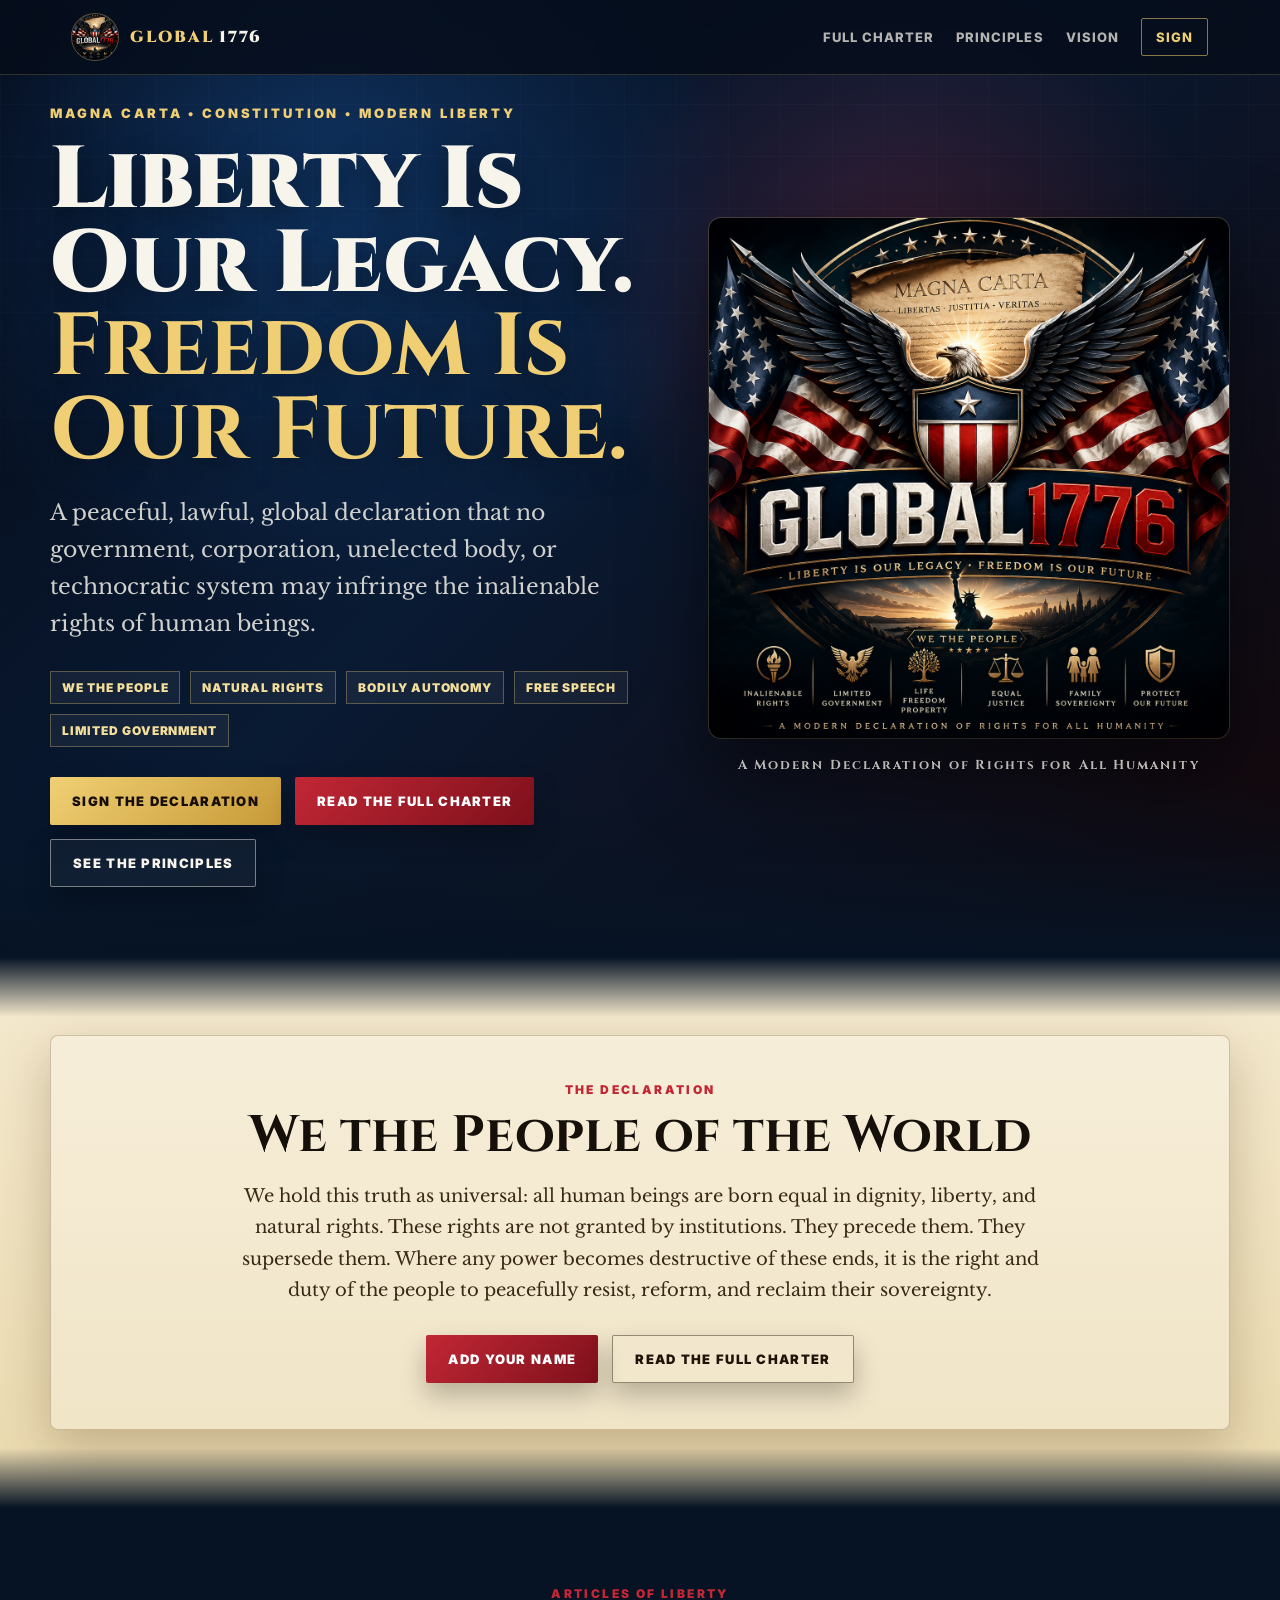
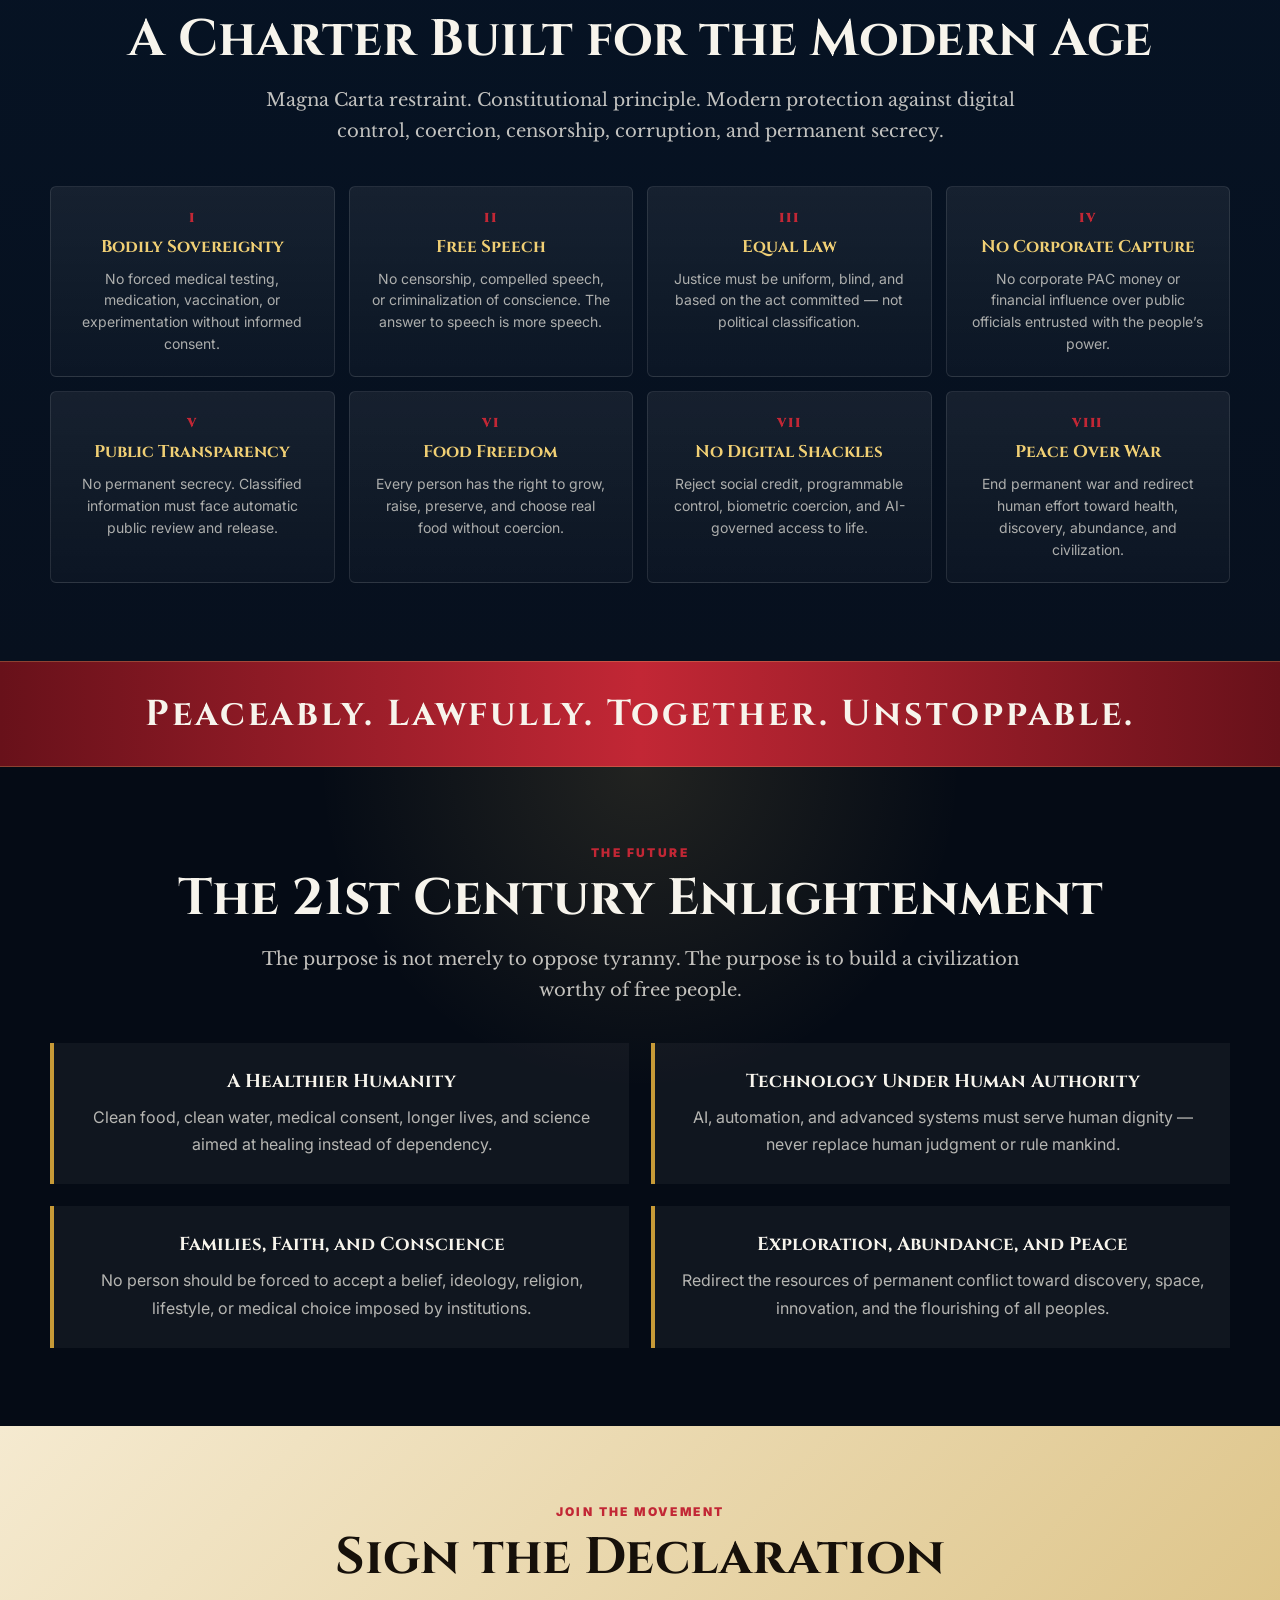
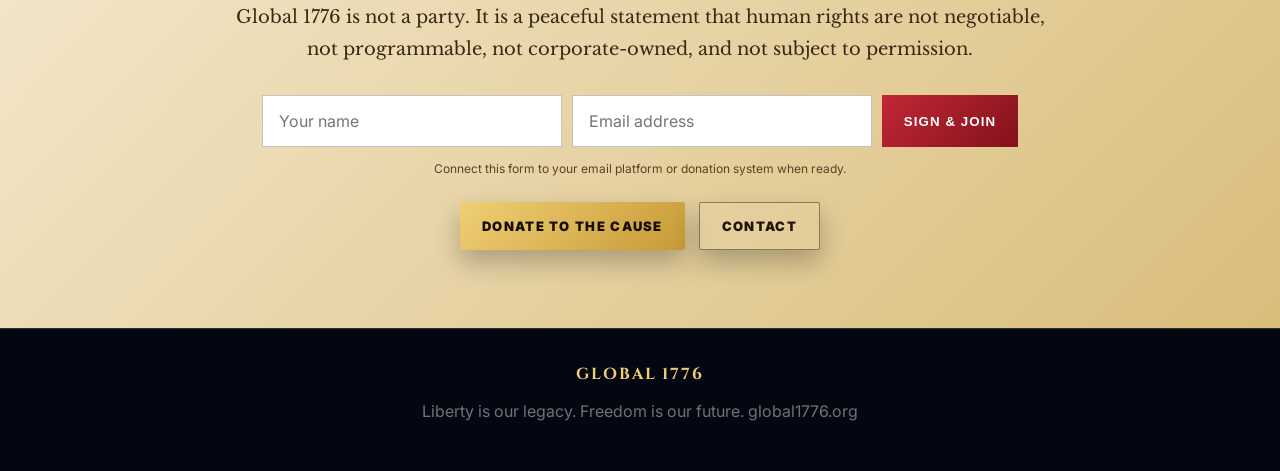
==== index.html @ 75a34292 "Add files via upload" ====
<!DOCTYPE html><html lang="en"><head><meta charset="UTF-8"/><meta name="viewport" content="width=device-width, initial-scale=1.0"/><title>Global 1776 | Liberty Is Our Legacy</title><meta name="description" content="A modern Magna Carta and declaration of human liberty rooted in natural rights, constitutional principles, and freedom for all humanity."/><meta property="og:title" content="Global 1776 | Liberty Is Our Legacy. Freedom Is Our Future."/><meta property="og:description" content="Sign the modern declaration of human liberty."/><meta property="og:url" content="https://global1776.org"/><meta property="og:image" content="global1776-emblem.png"/><meta name="twitter:card" content="summary_large_image"/><link rel="preconnect" href="https://fonts.googleapis.com"><link rel="preconnect" href="https://fonts.gstatic.com" crossorigin><link href="https://fonts.googleapis.com/css2?family=Cinzel:wght@500;700;900&family=Libre+Baskerville:ital,wght@0,400;0,700;1,400&family=Inter:wght@400;600;700;800;900&display=swap" rel="stylesheet"><style>
:root{
  --navy:#061324;--navy2:#0b1f3a;--blue:#123d73;--red:#9d1f2e;--red2:#c22735;--white:#f7f4ec;--parchment:#ead9ad;--paper:#f5ead0;--ink:#16100a;--muted:#d7c8a2;--gold:#c79a37;--gold2:#f0cf74;--shadow:rgba(0,0,0,.45);
}
*{box-sizing:border-box} html{scroll-behavior:smooth} body{margin:0;background:var(--navy);color:var(--white);font-family:Inter,system-ui,sans-serif;overflow-x:hidden} a{color:inherit}
.nav{position:fixed;inset:0 0 auto 0;z-index:20;background:rgba(5,13,26,.82);backdrop-filter:blur(14px);border-bottom:1px solid rgba(240,207,116,.18)}
.nav-inner{max-width:1180px;margin:auto;display:flex;align-items:center;justify-content:space-between;padding:14px 22px}.brand{font-family:Cinzel,serif;font-weight:900;letter-spacing:.12em;color:var(--gold2);text-decoration:none}.brand span{color:var(--white)}.links{display:flex;gap:22px;align-items:center}.links a{text-decoration:none;color:rgba(247,244,236,.72);font-size:13px;font-weight:800;text-transform:uppercase;letter-spacing:.08em}.links a:hover{color:var(--gold2)}.nav-cta{padding:10px 14px;border:1px solid rgba(240,207,116,.55);color:var(--gold2)!important;border-radius:2px}
.hero{position:relative;min-height:100vh;display:grid;place-items:center;padding:105px 22px 70px;background:radial-gradient(circle at 70% 30%, rgba(194,39,53,.26), transparent 28%),radial-gradient(circle at 25% 20%, rgba(18,61,115,.75), transparent 34%),linear-gradient(135deg,#040915 0%,#091a33 45%,#140608 100%)}
.hero:before{content:"";position:absolute;inset:0;background:linear-gradient(rgba(255,255,255,.025) 1px, transparent 1px),linear-gradient(90deg,rgba(255,255,255,.025) 1px, transparent 1px);background-size:52px 52px;mask-image:linear-gradient(to bottom,black,transparent 86%)}
.hero:after{content:"";position:absolute;inset:auto 0 0 0;height:180px;background:linear-gradient(transparent,var(--navy))}.hero-inner{position:relative;z-index:2;max-width:1180px;display:grid;grid-template-columns:1.08fr .92fr;gap:44px;align-items:center}.eyebrow{color:var(--gold2);font-weight:900;letter-spacing:.22em;text-transform:uppercase;font-size:13px;margin-bottom:18px}.h1{font-family:Cinzel,serif;font-size:clamp(44px,7vw,88px);line-height:.95;margin:0 0 22px;font-weight:900;text-shadow:0 10px 30px var(--shadow)}.h1 b{color:var(--gold2)}.sub{font-family:Libre Baskerville,serif;font-size:clamp(17px,2.2vw,22px);line-height:1.68;color:rgba(247,244,236,.84);max-width:720px;margin:0 0 28px}.battle-line{display:flex;gap:10px;flex-wrap:wrap;margin:0 0 30px}.tag{border:1px solid rgba(240,207,116,.32);background:rgba(255,255,255,.05);padding:8px 11px;font-size:12px;font-weight:900;letter-spacing:.08em;text-transform:uppercase;color:#f3df9b}.cta-row{display:flex;gap:14px;flex-wrap:wrap}.btn{display:inline-flex;align-items:center;justify-content:center;min-height:48px;padding:0 22px;text-decoration:none;text-transform:uppercase;font-weight:900;letter-spacing:.1em;font-size:13px;border-radius:2px;box-shadow:0 12px 26px rgba(0,0,0,.25)}.btn-primary{background:linear-gradient(135deg,var(--gold2),var(--gold));color:#160d05}.btn-red{background:linear-gradient(135deg,var(--red2),#7d101b);color:white}.btn-ghost{border:1px solid rgba(247,244,236,.45);color:var(--white);background:rgba(255,255,255,.04)}.emblem-wrap{position:relative}.emblem{width:min(100%,520px);display:block;margin:auto;border-radius:12px;box-shadow:0 30px 80px rgba(0,0,0,.55),0 0 0 1px rgba(240,207,116,.22)}.seal-strip{margin-top:18px;text-align:center;color:rgba(247,244,236,.75);font-family:Cinzel,serif;letter-spacing:.16em;font-weight:700;font-size:13px}.section{padding:78px 22px}.container{max-width:1180px;margin:auto}.center{text-align:center}.kicker{font-weight:900;color:var(--red2);letter-spacing:.2em;text-transform:uppercase;font-size:12px}.title{font-family:Cinzel,serif;font-size:clamp(32px,4vw,54px);line-height:1.05;margin:12px 0 18px}.lead{font-family:Libre Baskerville,serif;color:rgba(247,244,236,.78);font-size:18px;line-height:1.75;max-width:820px;margin:0 auto}.pledge{background:linear-gradient(180deg,var(--paper),var(--parchment));color:var(--ink);position:relative}.pledge:before,.pledge:after{content:"";position:absolute;left:0;right:0;height:60px}.pledge:before{top:0;background:linear-gradient(var(--navy),transparent)}.pledge:after{bottom:0;background:linear-gradient(transparent,var(--navy))}.charter-card{position:relative;background:rgba(255,255,255,.28);border:1px solid rgba(87,51,12,.25);box-shadow:0 18px 50px rgba(64,38,7,.25);padding:46px;border-radius:8px}.charter-card .lead{color:#3a2916}.articles{display:grid;grid-template-columns:repeat(3,1fr);gap:16px;margin-top:34px}.article{background:rgba(7,19,36,.82);border:1px solid rgba(240,207,116,.16);padding:24px;border-radius:6px;min-height:210px}.article h3{font-family:Cinzel,serif;color:var(--gold2);margin:0 0 10px;font-size:18px}.article p{margin:0;color:rgba(247,244,236,.72);line-height:1.62}.principles{background:linear-gradient(180deg,var(--navy),#07101e)}.principle-grid{display:grid;grid-template-columns:repeat(4,1fr);gap:14px;margin-top:38px}.principle{background:linear-gradient(180deg,rgba(255,255,255,.065),rgba(255,255,255,.025));border:1px solid rgba(255,255,255,.1);padding:22px;border-radius:6px}.num{font-family:Cinzel,serif;color:var(--red2);font-weight:900;font-size:13px;letter-spacing:.13em}.principle h3{font-family:Cinzel,serif;color:var(--gold2);margin:8px 0 10px;font-size:17px}.principle p{margin:0;color:rgba(247,244,236,.68);line-height:1.55;font-size:14px}.banner{background:linear-gradient(90deg,#68111a,var(--red2),#68111a);padding:28px 22px;text-align:center;border-block:1px solid rgba(240,207,116,.25)}.banner strong{font-family:Cinzel,serif;font-size:clamp(22px,3vw,36px);letter-spacing:.08em}.vision{background:radial-gradient(circle at center top,rgba(240,207,116,.12),transparent 35%),#050b15}.vision-grid{display:grid;grid-template-columns:1fr 1fr;gap:22px;margin-top:36px}.vision-card{border-left:4px solid var(--gold);padding:26px;background:rgba(255,255,255,.045)}.vision-card h3{margin:0 0 10px;font-family:Cinzel,serif;color:var(--white)}.vision-card p{margin:0;color:rgba(247,244,236,.72);line-height:1.7}.join{background:linear-gradient(135deg,var(--paper),#d9bd7b);color:var(--ink);text-align:center}.join .lead{color:#392815}.form{display:flex;gap:10px;justify-content:center;flex-wrap:wrap;margin:30px 0 0}.form input{min-width:300px;padding:15px 16px;border:1px solid rgba(22,16,10,.25);font:inherit}.form button{border:0;padding:15px 22px;background:linear-gradient(135deg,var(--red2),#82121c);color:white;font-weight:900;text-transform:uppercase;letter-spacing:.08em}.fine{font-size:12px;color:#5b4125;margin-top:14px}.footer{background:#030711;border-top:1px solid rgba(240,207,116,.2);padding:34px 22px;text-align:center;color:rgba(247,244,236,.45)}.footer b{font-family:Cinzel,serif;color:var(--gold2);letter-spacing:.12em}
@media(max-width:900px){.hero-inner{grid-template-columns:1fr}.emblem{max-width:420px}.articles,.principle-grid,.vision-grid{grid-template-columns:1fr 1fr}.links a:not(.nav-cta){display:none}}
@media(max-width:600px){.articles,.principle-grid,.vision-grid{grid-template-columns:1fr}.charter-card{padding:28px}.h1{font-size:44px}.nav-inner{padding:12px 16px}.form input{min-width:100%;width:100%}.btn{width:100%}.cta-row{width:100%}}

.logo-mark{height:46px;width:46px;object-fit:cover;border-radius:50%;box-shadow:0 0 0 1px rgba(240,207,116,.35);margin-right:12px}.brand-wrap{display:flex;align-items:center;text-decoration:none}.emblem{background:#050b15}.full-charter-link{margin-top:28px}.charter-page{background:linear-gradient(180deg,#050b15,#071324 280px,#ead9ad 280px,#f5ead0);color:#16100a;padding:110px 22px 70px}.charter-shell{max-width:980px;margin:0 auto}.charter-hero{display:grid;grid-template-columns:190px 1fr;gap:28px;align-items:center;color:#f7f4ec;margin-bottom:38px}.charter-hero img{width:190px;border-radius:12px;box-shadow:0 18px 48px rgba(0,0,0,.45)}.charter-hero h1{font-family:Cinzel,serif;font-size:clamp(36px,5vw,62px);line-height:1;margin:0 0 12px;color:#f0cf74}.charter-hero p{font-family:Libre Baskerville,serif;font-size:18px;line-height:1.65;color:rgba(247,244,236,.82);margin:0}.charter-document{background:rgba(255,255,255,.42);border:1px solid rgba(87,51,12,.24);box-shadow:0 24px 70px rgba(42,22,4,.25);border-radius:10px;padding:44px}.charter-document .charter-body{max-width:820px;margin:auto;padding:0}.charter-document .doc-title{font-family:Cinzel,serif}.charter-document .section-banner{background:#16100a;color:#f0cf74}.charter-document .article{background:transparent;border:none;border-bottom:1px solid rgba(87,51,12,.18);border-radius:0;min-height:0;padding:0 0 28px;margin:28px 0;color:#16100a}.charter-document .article h3,.charter-document .art-title{font-family:Cinzel,serif;color:#16100a}.charter-document .art-body{font-family:Libre Baskerville,serif;color:#342412;line-height:1.8;text-indent:0}.charter-document .art-edict{color:#8d1521;border-left:3px solid rgba(157,31,46,.45);padding-left:18px}.charter-document .art-num{color:#9d1f2e;font-weight:900}.charter-document .art-tag{color:#6b4c1e}.charter-document .preamble-block{font-family:Libre Baskerville,serif;background:rgba(199,154,55,.12);border-left:4px solid #c79a37;border-right:4px solid #c79a37}.charter-actions{display:flex;gap:14px;justify-content:center;flex-wrap:wrap;margin:34px 0 0}.nav .brand-wrap .brand{display:inline-block}@media(max-width:760px){.charter-hero{grid-template-columns:1fr;text-align:center}.charter-hero img{margin:auto;width:210px}.charter-document{padding:24px}.logo-mark{height:38px;width:38px}.brand{font-size:14px}}
</style></head><body>
<nav class="nav"><div class="nav-inner"><a class="brand-wrap" href="index.html"><img class="logo-mark" src="global1776-emblem.png" alt="Global 1776 emblem"><span class="brand">GLOBAL <span>1776</span></span></a><div class="links"><a href="charter.html">Full Charter</a><a href="index.html#principles">Principles</a><a href="index.html#vision">Vision</a><a class="nav-cta" href="index.html#join">Sign</a></div></div></nav>
<header class="hero">
  <div class="hero-inner">
    <div>
      <div class="eyebrow">Magna Carta • Constitution • Modern Liberty</div>
      <h1 class="h1">Liberty Is Our Legacy.<br><b>Freedom Is Our Future.</b></h1>
      <p class="sub">A peaceful, lawful, global declaration that no government, corporation, unelected body, or technocratic system may infringe the inalienable rights of human beings.</p>
      <div class="battle-line"><span class="tag">We The People</span><span class="tag">Natural Rights</span><span class="tag">Bodily Autonomy</span><span class="tag">Free Speech</span><span class="tag">Limited Government</span></div>
      <div class="cta-row"><a class="btn btn-primary" href="#join">Sign the Declaration</a><a class="btn btn-red" href="charter.html">Read the Full Charter</a><a class="btn btn-ghost" href="#principles">See the Principles</a></div>
    </div>
    <div class="emblem-wrap"><img class="emblem" src="global1776-emblem.png" alt="Global 1776 emblem with eagle, Magna Carta, American flags, shield, and liberty symbols"><div class="seal-strip">A Modern Declaration of Rights for All Humanity</div></div>
  </div>
</header>
<section class="section pledge" id="charter"><div class="container"><div class="charter-card center"><div class="kicker">The Declaration</div><h2 class="title">We the People of the World</h2><p class="lead">We hold this truth as universal: all human beings are born equal in dignity, liberty, and natural rights. These rights are not granted by institutions. They precede them. They supersede them. Where any power becomes destructive of these ends, it is the right and duty of the people to peacefully resist, reform, and reclaim their sovereignty.</p><div class="cta-row" style="justify-content:center;margin-top:28px"><a class="btn btn-red" href="#join">Add Your Name</a><a class="btn btn-ghost" style="color:#201409;border-color:rgba(32,20,9,.45)" href="charter.html">Read the Full Charter</a></div></div></div></section>
<section class="section principles" id="principles"><div class="container center"><div class="kicker">Articles of Liberty</div><h2 class="title">A Charter Built for the Modern Age</h2><p class="lead">Magna Carta restraint. Constitutional principle. Modern protection against digital control, coercion, censorship, corruption, and permanent secrecy.</p><div class="principle-grid">
<div class="principle"><div class="num">I</div><h3>Bodily Sovereignty</h3><p>No forced medical testing, medication, vaccination, or experimentation without informed consent.</p></div>
<div class="principle"><div class="num">II</div><h3>Free Speech</h3><p>No censorship, compelled speech, or criminalization of conscience. The answer to speech is more speech.</p></div>
<div class="principle"><div class="num">III</div><h3>Equal Law</h3><p>Justice must be uniform, blind, and based on the act committed — not political classification.</p></div>
<div class="principle"><div class="num">IV</div><h3>No Corporate Capture</h3><p>No corporate PAC money or financial influence over public officials entrusted with the people’s power.</p></div>
<div class="principle"><div class="num">V</div><h3>Public Transparency</h3><p>No permanent secrecy. Classified information must face automatic public review and release.</p></div>
<div class="principle"><div class="num">VI</div><h3>Food Freedom</h3><p>Every person has the right to grow, raise, preserve, and choose real food without coercion.</p></div>
<div class="principle"><div class="num">VII</div><h3>No Digital Shackles</h3><p>Reject social credit, programmable control, biometric coercion, and AI-governed access to life.</p></div>
<div class="principle"><div class="num">VIII</div><h3>Peace Over War</h3><p>End permanent war and redirect human effort toward health, discovery, abundance, and civilization.</p></div>
</div></div></section>
<div class="banner"><strong>Peaceably. Lawfully. Together. Unstoppable.</strong></div>
<section class="section vision" id="vision"><div class="container center"><div class="kicker">The Future</div><h2 class="title">The 21st Century Enlightenment</h2><p class="lead">The purpose is not merely to oppose tyranny. The purpose is to build a civilization worthy of free people.</p><div class="vision-grid">
<div class="vision-card"><h3>A Healthier Humanity</h3><p>Clean food, clean water, medical consent, longer lives, and science aimed at healing instead of dependency.</p></div>
<div class="vision-card"><h3>Technology Under Human Authority</h3><p>AI, automation, and advanced systems must serve human dignity — never replace human judgment or rule mankind.</p></div>
<div class="vision-card"><h3>Families, Faith, and Conscience</h3><p>No person should be forced to accept a belief, ideology, religion, lifestyle, or medical choice imposed by institutions.</p></div>
<div class="vision-card"><h3>Exploration, Abundance, and Peace</h3><p>Redirect the resources of permanent conflict toward discovery, space, innovation, and the flourishing of all peoples.</p></div>
</div></div></section>
<section class="section join" id="join"><div class="container"><div class="kicker">Join the Movement</div><h2 class="title">Sign the Declaration</h2><p class="lead">Global 1776 is not a party. It is a peaceful statement that human rights are not negotiable, not programmable, not corporate-owned, and not subject to permission.</p><form class="form" action="#" method="post"><input type="text" name="name" placeholder="Your name" aria-label="Your name"><input type="email" name="email" placeholder="Email address" aria-label="Email address"><button type="submit">Sign & Join</button></form><p class="fine">Connect this form to your email platform or donation system when ready.</p><div class="cta-row" style="justify-content:center;margin-top:26px"><a class="btn btn-primary" href="#">Donate to the Cause</a><a class="btn btn-ghost" style="color:#201409;border-color:rgba(32,20,9,.45)" href="mailto:contact@global1776.org">Contact</a></div></div></section>
<footer class="footer"><b>GLOBAL 1776</b><p>Liberty is our legacy. Freedom is our future. global1776.org</p></footer>
</body></html>
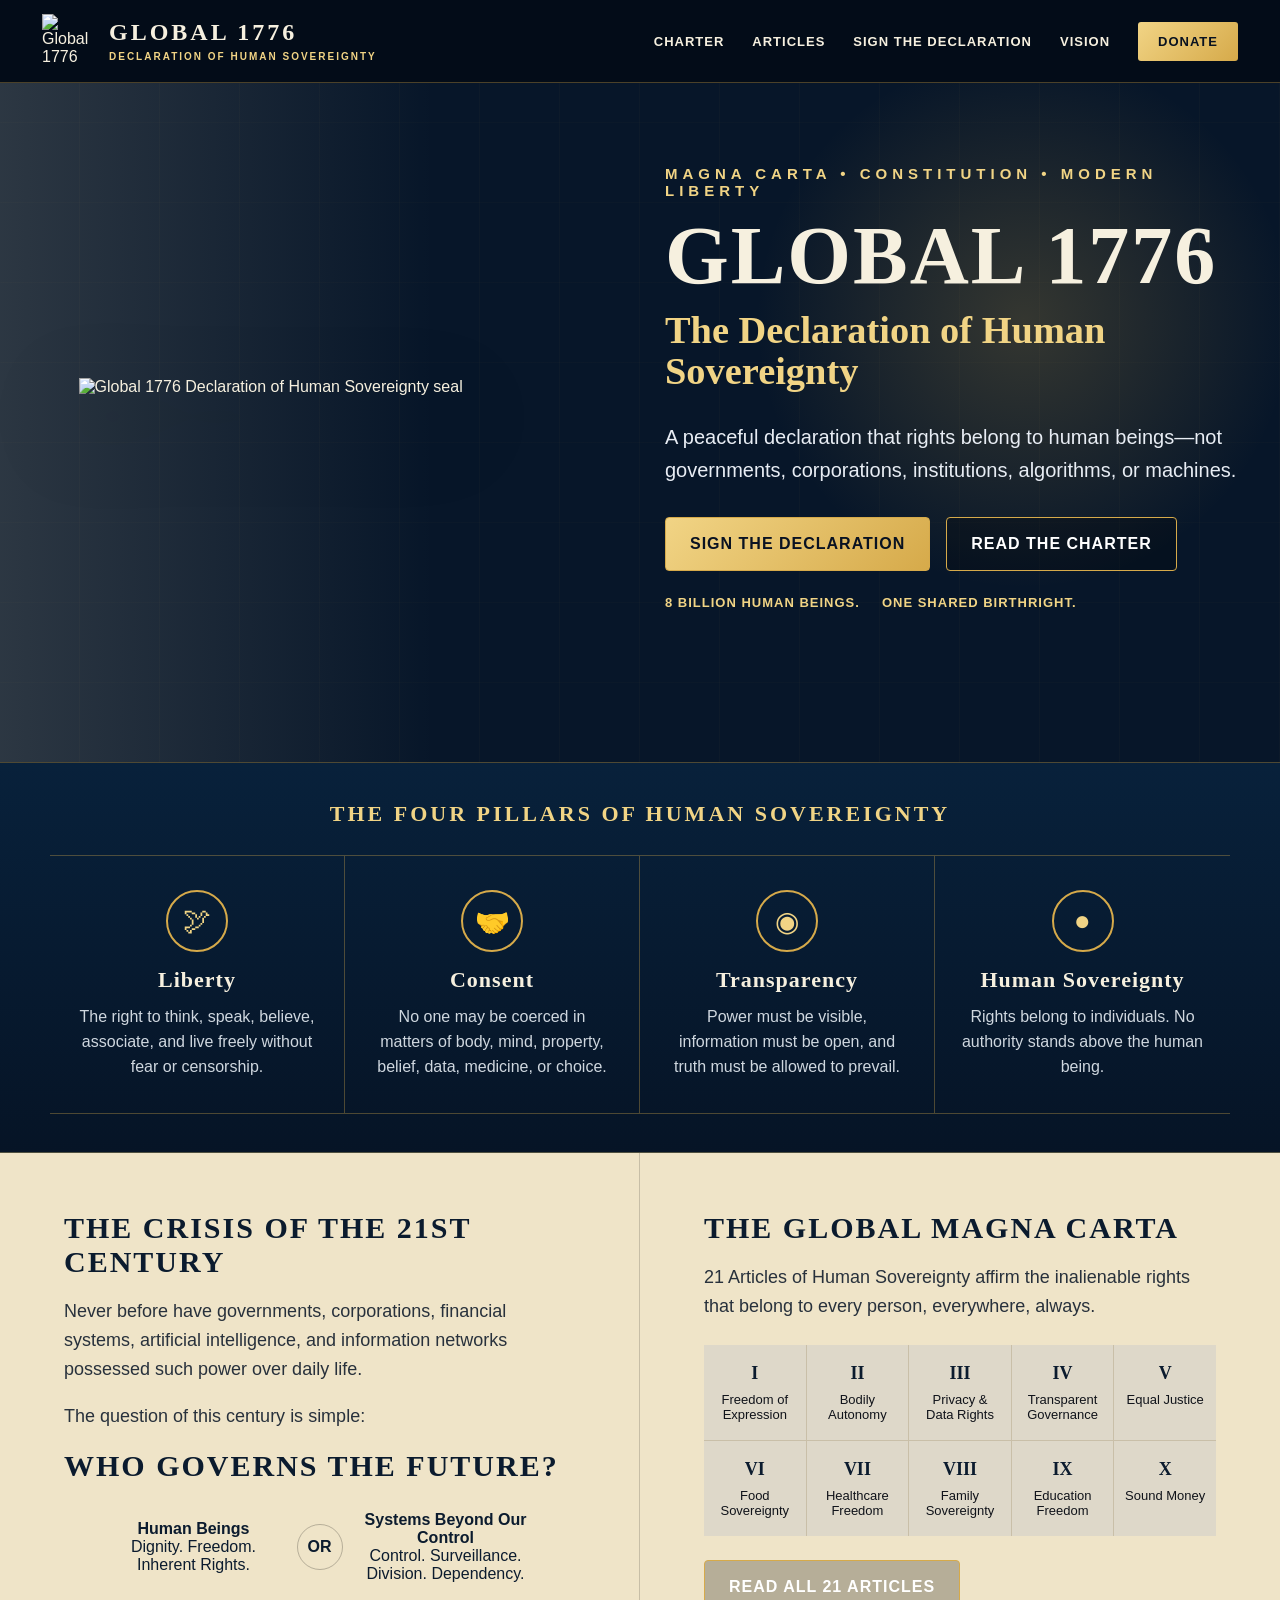
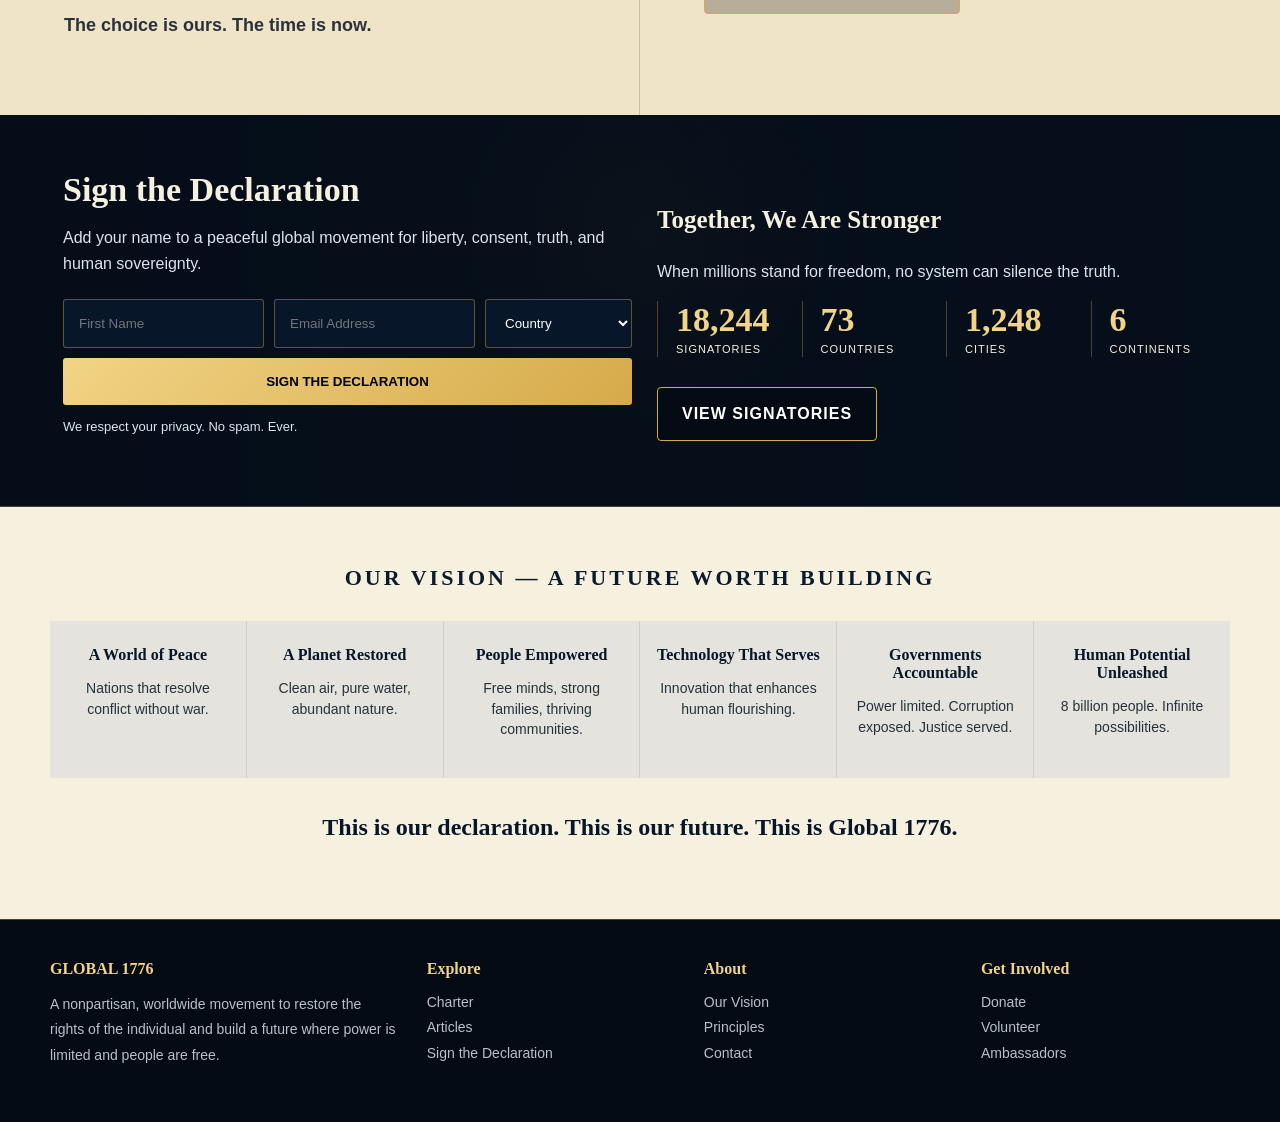
==== commit 0dd1e743: "Add files via upload" ====
--- a/index.html
+++ b/index.html
@@ -1,49 +1,9 @@
-<!DOCTYPE html><html lang="en"><head><meta charset="UTF-8"/><meta name="viewport" content="width=device-width, initial-scale=1.0"/><title>Global 1776 | Liberty Is Our Legacy</title><meta name="description" content="A modern Magna Carta and declaration of human liberty rooted in natural rights, constitutional principles, and freedom for all humanity."/><meta property="og:title" content="Global 1776 | Liberty Is Our Legacy. Freedom Is Our Future."/><meta property="og:description" content="Sign the modern declaration of human liberty."/><meta property="og:url" content="https://global1776.org"/><meta property="og:image" content="global1776-emblem.png"/><meta name="twitter:card" content="summary_large_image"/><link rel="preconnect" href="https://fonts.googleapis.com"><link rel="preconnect" href="https://fonts.gstatic.com" crossorigin><link href="https://fonts.googleapis.com/css2?family=Cinzel:wght@500;700;900&family=Libre+Baskerville:ital,wght@0,400;0,700;1,400&family=Inter:wght@400;600;700;800;900&display=swap" rel="stylesheet"><style>
-:root{
-  --navy:#061324;--navy2:#0b1f3a;--blue:#123d73;--red:#9d1f2e;--red2:#c22735;--white:#f7f4ec;--parchment:#ead9ad;--paper:#f5ead0;--ink:#16100a;--muted:#d7c8a2;--gold:#c79a37;--gold2:#f0cf74;--shadow:rgba(0,0,0,.45);
-}
-*{box-sizing:border-box} html{scroll-behavior:smooth} body{margin:0;background:var(--navy);color:var(--white);font-family:Inter,system-ui,sans-serif;overflow-x:hidden} a{color:inherit}
-.nav{position:fixed;inset:0 0 auto 0;z-index:20;background:rgba(5,13,26,.82);backdrop-filter:blur(14px);border-bottom:1px solid rgba(240,207,116,.18)}
-.nav-inner{max-width:1180px;margin:auto;display:flex;align-items:center;justify-content:space-between;padding:14px 22px}.brand{font-family:Cinzel,serif;font-weight:900;letter-spacing:.12em;color:var(--gold2);text-decoration:none}.brand span{color:var(--white)}.links{display:flex;gap:22px;align-items:center}.links a{text-decoration:none;color:rgba(247,244,236,.72);font-size:13px;font-weight:800;text-transform:uppercase;letter-spacing:.08em}.links a:hover{color:var(--gold2)}.nav-cta{padding:10px 14px;border:1px solid rgba(240,207,116,.55);color:var(--gold2)!important;border-radius:2px}
-.hero{position:relative;min-height:100vh;display:grid;place-items:center;padding:105px 22px 70px;background:radial-gradient(circle at 70% 30%, rgba(194,39,53,.26), transparent 28%),radial-gradient(circle at 25% 20%, rgba(18,61,115,.75), transparent 34%),linear-gradient(135deg,#040915 0%,#091a33 45%,#140608 100%)}
-.hero:before{content:"";position:absolute;inset:0;background:linear-gradient(rgba(255,255,255,.025) 1px, transparent 1px),linear-gradient(90deg,rgba(255,255,255,.025) 1px, transparent 1px);background-size:52px 52px;mask-image:linear-gradient(to bottom,black,transparent 86%)}
-.hero:after{content:"";position:absolute;inset:auto 0 0 0;height:180px;background:linear-gradient(transparent,var(--navy))}.hero-inner{position:relative;z-index:2;max-width:1180px;display:grid;grid-template-columns:1.08fr .92fr;gap:44px;align-items:center}.eyebrow{color:var(--gold2);font-weight:900;letter-spacing:.22em;text-transform:uppercase;font-size:13px;margin-bottom:18px}.h1{font-family:Cinzel,serif;font-size:clamp(44px,7vw,88px);line-height:.95;margin:0 0 22px;font-weight:900;text-shadow:0 10px 30px var(--shadow)}.h1 b{color:var(--gold2)}.sub{font-family:Libre Baskerville,serif;font-size:clamp(17px,2.2vw,22px);line-height:1.68;color:rgba(247,244,236,.84);max-width:720px;margin:0 0 28px}.battle-line{display:flex;gap:10px;flex-wrap:wrap;margin:0 0 30px}.tag{border:1px solid rgba(240,207,116,.32);background:rgba(255,255,255,.05);padding:8px 11px;font-size:12px;font-weight:900;letter-spacing:.08em;text-transform:uppercase;color:#f3df9b}.cta-row{display:flex;gap:14px;flex-wrap:wrap}.btn{display:inline-flex;align-items:center;justify-content:center;min-height:48px;padding:0 22px;text-decoration:none;text-transform:uppercase;font-weight:900;letter-spacing:.1em;font-size:13px;border-radius:2px;box-shadow:0 12px 26px rgba(0,0,0,.25)}.btn-primary{background:linear-gradient(135deg,var(--gold2),var(--gold));color:#160d05}.btn-red{background:linear-gradient(135deg,var(--red2),#7d101b);color:white}.btn-ghost{border:1px solid rgba(247,244,236,.45);color:var(--white);background:rgba(255,255,255,.04)}.emblem-wrap{position:relative}.emblem{width:min(100%,520px);display:block;margin:auto;border-radius:12px;box-shadow:0 30px 80px rgba(0,0,0,.55),0 0 0 1px rgba(240,207,116,.22)}.seal-strip{margin-top:18px;text-align:center;color:rgba(247,244,236,.75);font-family:Cinzel,serif;letter-spacing:.16em;font-weight:700;font-size:13px}.section{padding:78px 22px}.container{max-width:1180px;margin:auto}.center{text-align:center}.kicker{font-weight:900;color:var(--red2);letter-spacing:.2em;text-transform:uppercase;font-size:12px}.title{font-family:Cinzel,serif;font-size:clamp(32px,4vw,54px);line-height:1.05;margin:12px 0 18px}.lead{font-family:Libre Baskerville,serif;color:rgba(247,244,236,.78);font-size:18px;line-height:1.75;max-width:820px;margin:0 auto}.pledge{background:linear-gradient(180deg,var(--paper),var(--parchment));color:var(--ink);position:relative}.pledge:before,.pledge:after{content:"";position:absolute;left:0;right:0;height:60px}.pledge:before{top:0;background:linear-gradient(var(--navy),transparent)}.pledge:after{bottom:0;background:linear-gradient(transparent,var(--navy))}.charter-card{position:relative;background:rgba(255,255,255,.28);border:1px solid rgba(87,51,12,.25);box-shadow:0 18px 50px rgba(64,38,7,.25);padding:46px;border-radius:8px}.charter-card .lead{color:#3a2916}.articles{display:grid;grid-template-columns:repeat(3,1fr);gap:16px;margin-top:34px}.article{background:rgba(7,19,36,.82);border:1px solid rgba(240,207,116,.16);padding:24px;border-radius:6px;min-height:210px}.article h3{font-family:Cinzel,serif;color:var(--gold2);margin:0 0 10px;font-size:18px}.article p{margin:0;color:rgba(247,244,236,.72);line-height:1.62}.principles{background:linear-gradient(180deg,var(--navy),#07101e)}.principle-grid{display:grid;grid-template-columns:repeat(4,1fr);gap:14px;margin-top:38px}.principle{background:linear-gradient(180deg,rgba(255,255,255,.065),rgba(255,255,255,.025));border:1px solid rgba(255,255,255,.1);padding:22px;border-radius:6px}.num{font-family:Cinzel,serif;color:var(--red2);font-weight:900;font-size:13px;letter-spacing:.13em}.principle h3{font-family:Cinzel,serif;color:var(--gold2);margin:8px 0 10px;font-size:17px}.principle p{margin:0;color:rgba(247,244,236,.68);line-height:1.55;font-size:14px}.banner{background:linear-gradient(90deg,#68111a,var(--red2),#68111a);padding:28px 22px;text-align:center;border-block:1px solid rgba(240,207,116,.25)}.banner strong{font-family:Cinzel,serif;font-size:clamp(22px,3vw,36px);letter-spacing:.08em}.vision{background:radial-gradient(circle at center top,rgba(240,207,116,.12),transparent 35%),#050b15}.vision-grid{display:grid;grid-template-columns:1fr 1fr;gap:22px;margin-top:36px}.vision-card{border-left:4px solid var(--gold);padding:26px;background:rgba(255,255,255,.045)}.vision-card h3{margin:0 0 10px;font-family:Cinzel,serif;color:var(--white)}.vision-card p{margin:0;color:rgba(247,244,236,.72);line-height:1.7}.join{background:linear-gradient(135deg,var(--paper),#d9bd7b);color:var(--ink);text-align:center}.join .lead{color:#392815}.form{display:flex;gap:10px;justify-content:center;flex-wrap:wrap;margin:30px 0 0}.form input{min-width:300px;padding:15px 16px;border:1px solid rgba(22,16,10,.25);font:inherit}.form button{border:0;padding:15px 22px;background:linear-gradient(135deg,var(--red2),#82121c);color:white;font-weight:900;text-transform:uppercase;letter-spacing:.08em}.fine{font-size:12px;color:#5b4125;margin-top:14px}.footer{background:#030711;border-top:1px solid rgba(240,207,116,.2);padding:34px 22px;text-align:center;color:rgba(247,244,236,.45)}.footer b{font-family:Cinzel,serif;color:var(--gold2);letter-spacing:.12em}
-@media(max-width:900px){.hero-inner{grid-template-columns:1fr}.emblem{max-width:420px}.articles,.principle-grid,.vision-grid{grid-template-columns:1fr 1fr}.links a:not(.nav-cta){display:none}}
-@media(max-width:600px){.articles,.principle-grid,.vision-grid{grid-template-columns:1fr}.charter-card{padding:28px}.h1{font-size:44px}.nav-inner{padding:12px 16px}.form input{min-width:100%;width:100%}.btn{width:100%}.cta-row{width:100%}}
-
-.logo-mark{height:46px;width:46px;object-fit:cover;border-radius:50%;box-shadow:0 0 0 1px rgba(240,207,116,.35);margin-right:12px}.brand-wrap{display:flex;align-items:center;text-decoration:none}.emblem{background:#050b15}.full-charter-link{margin-top:28px}.charter-page{background:linear-gradient(180deg,#050b15,#071324 280px,#ead9ad 280px,#f5ead0);color:#16100a;padding:110px 22px 70px}.charter-shell{max-width:980px;margin:0 auto}.charter-hero{display:grid;grid-template-columns:190px 1fr;gap:28px;align-items:center;color:#f7f4ec;margin-bottom:38px}.charter-hero img{width:190px;border-radius:12px;box-shadow:0 18px 48px rgba(0,0,0,.45)}.charter-hero h1{font-family:Cinzel,serif;font-size:clamp(36px,5vw,62px);line-height:1;margin:0 0 12px;color:#f0cf74}.charter-hero p{font-family:Libre Baskerville,serif;font-size:18px;line-height:1.65;color:rgba(247,244,236,.82);margin:0}.charter-document{background:rgba(255,255,255,.42);border:1px solid rgba(87,51,12,.24);box-shadow:0 24px 70px rgba(42,22,4,.25);border-radius:10px;padding:44px}.charter-document .charter-body{max-width:820px;margin:auto;padding:0}.charter-document .doc-title{font-family:Cinzel,serif}.charter-document .section-banner{background:#16100a;color:#f0cf74}.charter-document .article{background:transparent;border:none;border-bottom:1px solid rgba(87,51,12,.18);border-radius:0;min-height:0;padding:0 0 28px;margin:28px 0;color:#16100a}.charter-document .article h3,.charter-document .art-title{font-family:Cinzel,serif;color:#16100a}.charter-document .art-body{font-family:Libre Baskerville,serif;color:#342412;line-height:1.8;text-indent:0}.charter-document .art-edict{color:#8d1521;border-left:3px solid rgba(157,31,46,.45);padding-left:18px}.charter-document .art-num{color:#9d1f2e;font-weight:900}.charter-document .art-tag{color:#6b4c1e}.charter-document .preamble-block{font-family:Libre Baskerville,serif;background:rgba(199,154,55,.12);border-left:4px solid #c79a37;border-right:4px solid #c79a37}.charter-actions{display:flex;gap:14px;justify-content:center;flex-wrap:wrap;margin:34px 0 0}.nav .brand-wrap .brand{display:inline-block}@media(max-width:760px){.charter-hero{grid-template-columns:1fr;text-align:center}.charter-hero img{margin:auto;width:210px}.charter-document{padding:24px}.logo-mark{height:38px;width:38px}.brand{font-size:14px}}
-</style></head><body>
-<nav class="nav"><div class="nav-inner"><a class="brand-wrap" href="index.html"><img class="logo-mark" src="global1776-emblem.png" alt="Global 1776 emblem"><span class="brand">GLOBAL <span>1776</span></span></a><div class="links"><a href="charter.html">Full Charter</a><a href="index.html#principles">Principles</a><a href="index.html#vision">Vision</a><a class="nav-cta" href="index.html#join">Sign</a></div></div></nav>
-<header class="hero">
-  <div class="hero-inner">
-    <div>
-      <div class="eyebrow">Magna Carta • Constitution • Modern Liberty</div>
-      <h1 class="h1">Liberty Is Our Legacy.<br><b>Freedom Is Our Future.</b></h1>
-      <p class="sub">A peaceful, lawful, global declaration that no government, corporation, unelected body, or technocratic system may infringe the inalienable rights of human beings.</p>
-      <div class="battle-line"><span class="tag">We The People</span><span class="tag">Natural Rights</span><span class="tag">Bodily Autonomy</span><span class="tag">Free Speech</span><span class="tag">Limited Government</span></div>
-      <div class="cta-row"><a class="btn btn-primary" href="#join">Sign the Declaration</a><a class="btn btn-red" href="charter.html">Read the Full Charter</a><a class="btn btn-ghost" href="#principles">See the Principles</a></div>
-    </div>
-    <div class="emblem-wrap"><img class="emblem" src="global1776-emblem.png" alt="Global 1776 emblem with eagle, Magna Carta, American flags, shield, and liberty symbols"><div class="seal-strip">A Modern Declaration of Rights for All Humanity</div></div>
-  </div>
-</header>
-<section class="section pledge" id="charter"><div class="container"><div class="charter-card center"><div class="kicker">The Declaration</div><h2 class="title">We the People of the World</h2><p class="lead">We hold this truth as universal: all human beings are born equal in dignity, liberty, and natural rights. These rights are not granted by institutions. They precede them. They supersede them. Where any power becomes destructive of these ends, it is the right and duty of the people to peacefully resist, reform, and reclaim their sovereignty.</p><div class="cta-row" style="justify-content:center;margin-top:28px"><a class="btn btn-red" href="#join">Add Your Name</a><a class="btn btn-ghost" style="color:#201409;border-color:rgba(32,20,9,.45)" href="charter.html">Read the Full Charter</a></div></div></div></section>
-<section class="section principles" id="principles"><div class="container center"><div class="kicker">Articles of Liberty</div><h2 class="title">A Charter Built for the Modern Age</h2><p class="lead">Magna Carta restraint. Constitutional principle. Modern protection against digital control, coercion, censorship, corruption, and permanent secrecy.</p><div class="principle-grid">
-<div class="principle"><div class="num">I</div><h3>Bodily Sovereignty</h3><p>No forced medical testing, medication, vaccination, or experimentation without informed consent.</p></div>
-<div class="principle"><div class="num">II</div><h3>Free Speech</h3><p>No censorship, compelled speech, or criminalization of conscience. The answer to speech is more speech.</p></div>
-<div class="principle"><div class="num">III</div><h3>Equal Law</h3><p>Justice must be uniform, blind, and based on the act committed — not political classification.</p></div>
-<div class="principle"><div class="num">IV</div><h3>No Corporate Capture</h3><p>No corporate PAC money or financial influence over public officials entrusted with the people’s power.</p></div>
-<div class="principle"><div class="num">V</div><h3>Public Transparency</h3><p>No permanent secrecy. Classified information must face automatic public review and release.</p></div>
-<div class="principle"><div class="num">VI</div><h3>Food Freedom</h3><p>Every person has the right to grow, raise, preserve, and choose real food without coercion.</p></div>
-<div class="principle"><div class="num">VII</div><h3>No Digital Shackles</h3><p>Reject social credit, programmable control, biometric coercion, and AI-governed access to life.</p></div>
-<div class="principle"><div class="num">VIII</div><h3>Peace Over War</h3><p>End permanent war and redirect human effort toward health, discovery, abundance, and civilization.</p></div>
-</div></div></section>
-<div class="banner"><strong>Peaceably. Lawfully. Together. Unstoppable.</strong></div>
-<section class="section vision" id="vision"><div class="container center"><div class="kicker">The Future</div><h2 class="title">The 21st Century Enlightenment</h2><p class="lead">The purpose is not merely to oppose tyranny. The purpose is to build a civilization worthy of free people.</p><div class="vision-grid">
-<div class="vision-card"><h3>A Healthier Humanity</h3><p>Clean food, clean water, medical consent, longer lives, and science aimed at healing instead of dependency.</p></div>
-<div class="vision-card"><h3>Technology Under Human Authority</h3><p>AI, automation, and advanced systems must serve human dignity — never replace human judgment or rule mankind.</p></div>
-<div class="vision-card"><h3>Families, Faith, and Conscience</h3><p>No person should be forced to accept a belief, ideology, religion, lifestyle, or medical choice imposed by institutions.</p></div>
-<div class="vision-card"><h3>Exploration, Abundance, and Peace</h3><p>Redirect the resources of permanent conflict toward discovery, space, innovation, and the flourishing of all peoples.</p></div>
-</div></div></section>
-<section class="section join" id="join"><div class="container"><div class="kicker">Join the Movement</div><h2 class="title">Sign the Declaration</h2><p class="lead">Global 1776 is not a party. It is a peaceful statement that human rights are not negotiable, not programmable, not corporate-owned, and not subject to permission.</p><form class="form" action="#" method="post"><input type="text" name="name" placeholder="Your name" aria-label="Your name"><input type="email" name="email" placeholder="Email address" aria-label="Email address"><button type="submit">Sign & Join</button></form><p class="fine">Connect this form to your email platform or donation system when ready.</p><div class="cta-row" style="justify-content:center;margin-top:26px"><a class="btn btn-primary" href="#">Donate to the Cause</a><a class="btn btn-ghost" style="color:#201409;border-color:rgba(32,20,9,.45)" href="mailto:contact@global1776.org">Contact</a></div></div></section>
-<footer class="footer"><b>GLOBAL 1776</b><p>Liberty is our legacy. Freedom is our future. global1776.org</p></footer>
-</body></html>+<!doctype html><html lang="en"><head><meta charset="utf-8"><meta name="viewport" content="width=device-width,initial-scale=1"><title>Global 1776 — Declaration of Human Sovereignty</title><meta name="description" content="A peaceful declaration that rights belong to human beings—not governments, corporations, institutions, algorithms, or machines."><meta property="og:title" content="Global 1776 — Declaration of Human Sovereignty"><meta property="og:description" content="Rights belong to human beings. Sign the declaration."><meta property="og:url" content="https://global1776.org"><link rel="icon" href="assets/favicon.svg"><link rel="stylesheet" href="styles.css"></head><body>
+<header class="topbar"><nav class="nav"><a class="brand" href="index.html"><img src="assets/global1776-seal.svg" alt="Global 1776 Seal"><span><span class="brand-title">GLOBAL 1776</span><span class="brand-sub"><br>DECLARATION OF HUMAN SOVEREIGNTY</span></span></a><div class="links"><a href="charter.html">Charter</a><a href="#articles">Articles</a><a href="#sign">Sign the Declaration</a><a href="#vision">Vision</a><a class="donate" href="#impact">Donate</a></div><div class="hamb">☰</div></nav></header>
+<main>
+<section class="hero"><div class="hero-inner"><div class="seal-large"><img src="assets/global1776-seal.svg" alt="Global 1776 Declaration of Human Sovereignty seal"></div><div><div class="eyebrow">Magna Carta • Constitution • Modern Liberty</div><h1>GLOBAL 1776</h1><h2>The Declaration of Human Sovereignty</h2><p>A peaceful declaration that rights belong to human beings—not governments, corporations, institutions, algorithms, or machines.</p><div class="cta"><a class="btn primary" href="#sign">Sign the Declaration</a><a class="btn secondary" href="charter.html">Read the Charter</a></div><div class="birthright"><span>8 Billion Human Beings.</span><span>One Shared Birthright.</span></div></div></div></section>
+<section class="pillars"><h2 class="section-title">The Four Pillars of Human Sovereignty</h2><div class="pillar-grid"><div class="pillar"><div class="icon">🕊</div><h3>Liberty</h3><p>The right to think, speak, believe, associate, and live freely without fear or censorship.</p></div><div class="pillar"><div class="icon">🤝</div><h3>Consent</h3><p>No one may be coerced in matters of body, mind, property, belief, data, medicine, or choice.</p></div><div class="pillar"><div class="icon">◉</div><h3>Transparency</h3><p>Power must be visible, information must be open, and truth must be allowed to prevail.</p></div><div class="pillar"><div class="icon">●</div><h3>Human Sovereignty</h3><p>Rights belong to individuals. No authority stands above the human being.</p></div></div></section>
+<section class="split"><div class="panel"><h2>The Crisis of the 21st Century</h2><p>Never before have governments, corporations, financial systems, artificial intelligence, and information networks possessed such power over daily life.</p><p>The question of this century is simple:</p><h2>Who Governs the Future?</h2><div class="future-choice"><div class="choice"><strong>Human Beings</strong><br>Dignity. Freedom. Inherent Rights.</div><div class="or">OR</div><div class="choice"><strong>Systems Beyond Our Control</strong><br>Control. Surveillance. Division. Dependency.</div></div><p><strong>The choice is ours. The time is now.</strong></p></div><div class="panel" id="articles"><h2>The Global Magna Carta</h2><p>21 Articles of Human Sovereignty affirm the inalienable rights that belong to every person, everywhere, always.</p><div class="articles-grid"><div class="article-mini"><strong>I</strong>Freedom of Expression</div><div class="article-mini"><strong>II</strong>Bodily Autonomy</div><div class="article-mini"><strong>III</strong>Privacy & Data Rights</div><div class="article-mini"><strong>IV</strong>Transparent Governance</div><div class="article-mini"><strong>V</strong>Equal Justice</div><div class="article-mini"><strong>VI</strong>Food Sovereignty</div><div class="article-mini"><strong>VII</strong>Healthcare Freedom</div><div class="article-mini"><strong>VIII</strong>Family Sovereignty</div><div class="article-mini"><strong>IX</strong>Education Freedom</div><div class="article-mini"><strong>X</strong>Sound Money</div></div><a class="btn secondary" href="charter.html">Read All 21 Articles</a></div></section>
+<section class="join" id="sign"><div class="join-inner"><h2>Sign the Declaration</h2><p>Add your name to a peaceful global movement for liberty, consent, truth, and human sovereignty.</p><form class="form"><input placeholder="First Name"><input placeholder="Email Address"><select><option>Country</option><option>United States</option><option>Canada</option><option>United Kingdom</option><option>Australia</option><option>Other</option></select><button type="button">Sign the Declaration</button></form><p class="note">We respect your privacy. No spam. Ever.</p></div><div class="stats"><h3>Together, We Are Stronger</h3><p>When millions stand for freedom, no system can silence the truth.</p><div class="numbers"><div class="num"><strong>18,244</strong><span>Signatories</span></div><div class="num"><strong>73</strong><span>Countries</span></div><div class="num"><strong>1,248</strong><span>Cities</span></div><div class="num"><strong>6</strong><span>Continents</span></div></div><div class="cta"><a class="btn secondary" href="#">View Signatories</a></div></div></section>
+<section class="vision" id="vision"><h2 class="section-title" style="color:#0b1b2e">Our Vision — A Future Worth Building</h2><div class="vision-grid"><div class="v"><strong>A World of Peace</strong><p>Nations that resolve conflict without war.</p></div><div class="v"><strong>A Planet Restored</strong><p>Clean air, pure water, abundant nature.</p></div><div class="v"><strong>People Empowered</strong><p>Free minds, strong families, thriving communities.</p></div><div class="v"><strong>Technology That Serves</strong><p>Innovation that enhances human flourishing.</p></div><div class="v"><strong>Governments Accountable</strong><p>Power limited. Corruption exposed. Justice served.</p></div><div class="v"><strong>Human Potential Unleashed</strong><p>8 billion people. Infinite possibilities.</p></div></div><h2 style="font-family:Georgia,serif;margin-top:36px">This is our declaration. This is our future. This is Global 1776.</h2></section>
+</main><footer class="footer"><div class="footer-inner"><div><h4>GLOBAL 1776</h4><p>A nonpartisan, worldwide movement to restore the rights of the individual and build a future where power is limited and people are free.</p></div><div><h4>Explore</h4><a href="charter.html">Charter</a><a href="#articles">Articles</a><a href="#sign">Sign the Declaration</a></div><div><h4>About</h4><a href="#vision">Our Vision</a><a href="#">Principles</a><a href="#">Contact</a></div><div><h4>Get Involved</h4><a href="#impact">Donate</a><a href="#sign">Volunteer</a><a href="#">Ambassadors</a></div></div></footer></body></html>
--- a/styles.css
+++ b/styles.css
@@ -0,0 +1 @@
+:root{--navy:#071629;--navy2:#0c2138;--ink:#10131a;--gold:#d6aa4a;--gold2:#f1d485;--red:#9b1c28;--ivory:#f6f0df;--paper:#efe4c8;--muted:#b9c0c8;--line:rgba(214,170,74,.34)}*{box-sizing:border-box}html{scroll-behavior:smooth}body{margin:0;background:var(--navy);color:var(--ivory);font-family:Inter,Montserrat,Arial,sans-serif}a{color:inherit;text-decoration:none}.topbar{position:sticky;top:0;z-index:50;background:rgba(4,12,24,.94);backdrop-filter:blur(16px);border-bottom:1px solid var(--line)}.nav{max-width:1240px;margin:auto;display:flex;align-items:center;justify-content:space-between;padding:14px 22px}.brand{display:flex;align-items:center;gap:13px}.brand img{width:54px;height:54px}.brand-title{font-family:Georgia,serif;font-size:24px;font-weight:800;letter-spacing:3px}.brand-sub{font-size:10px;color:var(--gold2);font-weight:800;letter-spacing:2px}.links{display:flex;gap:28px;align-items:center;font-size:13px;font-weight:800;letter-spacing:1px;text-transform:uppercase}.donate{padding:12px 20px;background:linear-gradient(135deg,var(--gold2),var(--gold));color:#081120;border-radius:3px}.hamb{display:none}.hero{position:relative;overflow:hidden;border-bottom:1px solid var(--line);background:radial-gradient(circle at 80% 35%,rgba(214,170,74,.22),transparent 24%),linear-gradient(90deg,rgba(7,22,41,.85),rgba(7,22,41,.82)),url('assets/global1776-seal.svg');background-size:auto,auto,760px;background-position:center,center,6% 44%;background-repeat:no-repeat;min-height:680px}.hero:before{content:"";position:absolute;inset:0;background:linear-gradient(90deg,rgba(239,228,200,.16),transparent 34%),repeating-linear-gradient(90deg,transparent 0 79px,rgba(214,170,74,.05) 80px),repeating-linear-gradient(0deg,transparent 0 79px,rgba(214,170,74,.04) 80px)}.hero-inner{position:relative;max-width:1240px;margin:auto;display:grid;grid-template-columns:1fr 1fr;gap:50px;align-items:center;padding:82px 22px 86px}.seal-large{display:flex;justify-content:center}.seal-large img{width:min(500px,88vw);filter:drop-shadow(0 30px 40px rgba(0,0,0,.55))}.eyebrow{color:var(--gold2);font-size:15px;font-weight:900;letter-spacing:5px;text-transform:uppercase}.hero h1{font-family:Georgia,serif;font-size:clamp(50px,6.4vw,96px);line-height:.96;margin:18px 0 14px;letter-spacing:2px}.hero h2{font-family:Georgia,serif;font-size:clamp(26px,3vw,44px);line-height:1.08;color:var(--gold2);margin:0 0 28px}.hero p{font-size:20px;line-height:1.65;color:#e8edf4;max-width:610px}.cta{display:flex;flex-wrap:wrap;gap:16px;margin-top:30px}.btn{display:inline-flex;align-items:center;justify-content:center;min-width:210px;padding:17px 24px;border-radius:4px;font-weight:900;text-transform:uppercase;letter-spacing:1px;border:1px solid var(--gold)}.btn.primary{background:linear-gradient(135deg,var(--gold2),var(--gold));color:#091222}.btn.secondary{background:rgba(0,0,0,.24);color:#fff}.birthright{display:flex;gap:22px;flex-wrap:wrap;margin-top:24px;color:var(--gold2);font-size:13px;text-transform:uppercase;font-weight:900;letter-spacing:1px}.pillars{background:linear-gradient(180deg,#08213b,#061426);border-bottom:1px solid var(--line);padding:38px 22px}.section-title{text-align:center;font-family:Georgia,serif;color:var(--gold2);font-size:22px;letter-spacing:3px;text-transform:uppercase;margin:0 0 28px}.pillar-grid{max-width:1180px;margin:auto;display:grid;grid-template-columns:repeat(4,1fr);gap:0;border-top:1px solid var(--line);border-bottom:1px solid var(--line)}.pillar{padding:34px 26px;text-align:center;border-right:1px solid var(--line)}.pillar:last-child{border-right:0}.icon{width:62px;height:62px;margin:0 auto 15px;border:2px solid var(--gold);border-radius:50%;display:grid;place-items:center;color:var(--gold2);font-size:28px}.pillar h3{font-family:Georgia,serif;font-size:22px;letter-spacing:1px;margin:0 0 12px}.pillar p{line-height:1.55;color:#cfd7df;margin:0}.split{background:var(--paper);color:var(--ink);display:grid;grid-template-columns:1fr 1fr}.panel{padding:58px clamp(24px,5vw,76px);border-right:1px solid rgba(20,20,20,.18)}.panel:last-child{border-right:0}.panel h2{font-family:Georgia,serif;font-size:30px;text-transform:uppercase;letter-spacing:2px;margin:0 0 18px;color:#0b1b2e}.panel p{font-size:18px;line-height:1.6;color:#28313c}.future-choice{display:flex;align-items:center;justify-content:center;gap:18px;margin:28px 0;color:#0b1b2e}.choice{width:170px;text-align:center}.or{border:1px solid rgba(0,0,0,.24);border-radius:50%;width:46px;height:46px;display:grid;place-items:center;font-weight:900}.articles-grid{display:grid;grid-template-columns:repeat(5,1fr);gap:1px;background:rgba(0,0,0,.16);margin:24px 0}.article-mini{background:rgba(255,255,255,.38);padding:18px 10px;text-align:center;font-size:13px}.article-mini strong{display:block;font-family:Georgia,serif;font-size:18px;color:#0b1b2e;margin-bottom:8px}.join{background:linear-gradient(90deg,rgba(5,13,24,.95),rgba(5,13,24,.86)),radial-gradient(circle at 50% 30%,rgba(214,170,74,.26),transparent 30%);padding:56px 22px;display:grid;grid-template-columns:1fr 1fr;gap:34px;align-items:center;border-bottom:1px solid var(--line)}.join-inner,.stats{max-width:560px}.join-inner{justify-self:end}.join h2{font-family:Georgia,serif;font-size:34px;margin:0 0 10px}.join p{color:#dce5ee;line-height:1.6}.form{display:grid;grid-template-columns:1fr 1fr 1fr;gap:10px;margin-top:22px}.form input,.form select{padding:15px;background:#071629;border:1px solid rgba(214,170,74,.42);color:#fff;border-radius:3px}.form button{grid-column:1/-1;padding:16px;background:linear-gradient(135deg,var(--gold2),var(--gold));border:0;border-radius:3px;font-weight:900;text-transform:uppercase}.stats h3{font-family:Georgia,serif;font-size:25px}.numbers{display:grid;grid-template-columns:repeat(4,1fr);gap:18px}.num{border-left:1px solid var(--line);padding-left:18px}.num strong{display:block;color:var(--gold2);font-family:Georgia,serif;font-size:34px}.num span{font-size:11px;text-transform:uppercase;letter-spacing:1px}.vision{background:var(--ivory);color:#071629;padding:58px 22px;text-align:center}.vision-grid{max-width:1180px;margin:30px auto 0;display:grid;grid-template-columns:repeat(6,1fr);gap:1px;background:rgba(7,22,41,.15)}.v{background:rgba(255,255,255,.42);padding:25px 16px}.v strong{font-family:Georgia,serif;display:block;margin-bottom:8px}.v p{font-size:14px;line-height:1.45;color:#26313d}.footer{background:#040b15;border-top:1px solid var(--line);padding:40px 22px}.footer-inner{max-width:1180px;margin:auto;display:grid;grid-template-columns:1.4fr 1fr 1fr 1fr;gap:28px}.footer h4{color:var(--gold2);font-family:Georgia,serif;margin:0 0 12px}.footer a,.footer p{display:block;color:#b7c0cb;font-size:14px;line-height:1.8}.charter-hero{background:linear-gradient(rgba(7,22,41,.92),rgba(7,22,41,.92)),url('assets/global1776-seal.svg');background-size:540px;background-position:right -80px center;background-repeat:no-repeat;padding:90px 22px;border-bottom:1px solid var(--line)}.charter-hero-inner,.charter-content{max-width:1020px;margin:auto}.charter-hero h1{font-family:Georgia,serif;font-size:clamp(42px,6vw,78px);margin:0 0 16px}.charter-content{background:var(--paper);color:var(--ink);padding:54px 34px}.charter-content h2{font-family:Georgia,serif;color:#0b1b2e}.charter-content p{font-size:18px;line-height:1.7;color:#293340}.article-card{border-top:1px solid rgba(0,0,0,.18);padding:22px 0}.article-card h3{font-family:Georgia,serif;margin:0 0 8px;color:#0b1b2e}.note{font-size:13px;color:#b9c0c8;margin-top:12px}@media(max-width:900px){.links{display:none}.hamb{display:block}.hero-inner{grid-template-columns:1fr}.hero{background-size:auto,auto,520px}.seal-large{order:-1}.pillar-grid,.split,.join,.vision-grid,.footer-inner{grid-template-columns:1fr}.pillar{border-right:0;border-bottom:1px solid var(--line)}.panel{border-right:0;border-bottom:1px solid rgba(20,20,20,.18)}.form{grid-template-columns:1fr}.numbers{grid-template-columns:repeat(2,1fr)}.articles-grid{grid-template-columns:repeat(2,1fr)}}
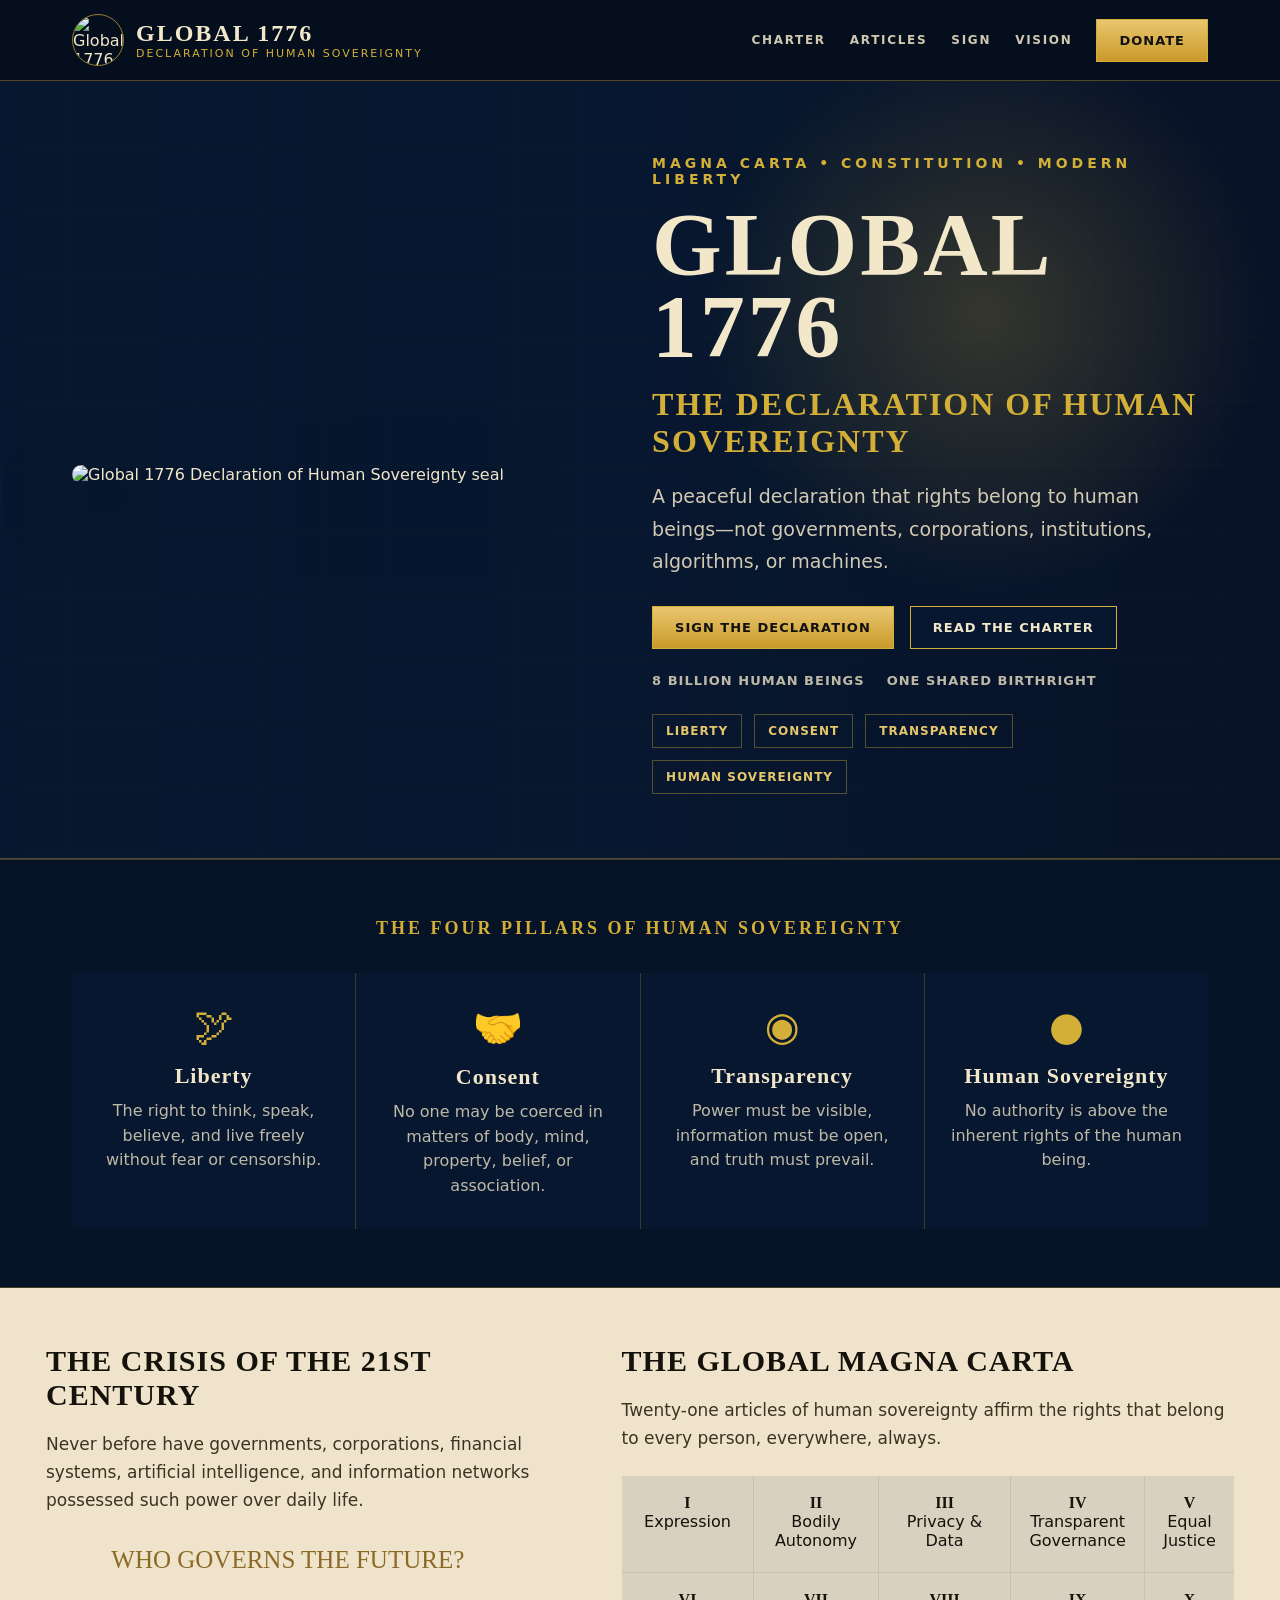
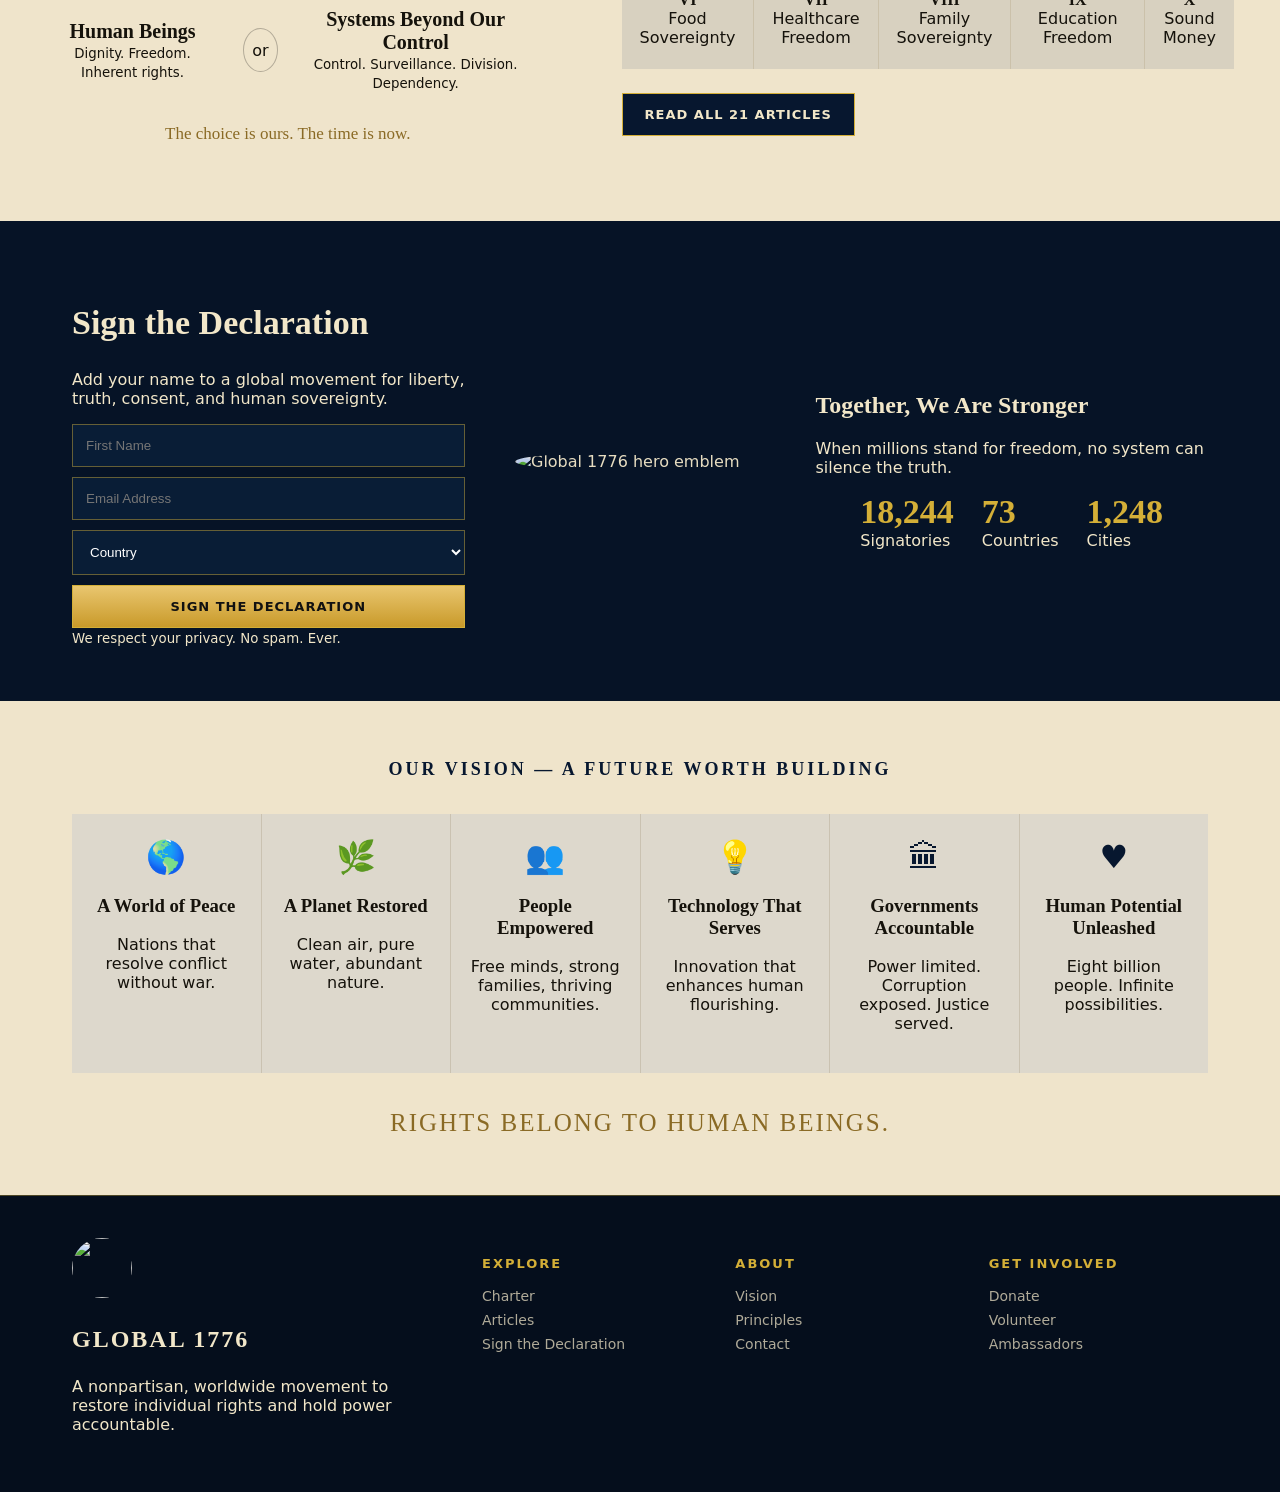
==== commit b70a9936: "Add files via upload" ====
--- a/index.html
+++ b/index.html
@@ -1,9 +1,146 @@
-<!doctype html><html lang="en"><head><meta charset="utf-8"><meta name="viewport" content="width=device-width,initial-scale=1"><title>Global 1776 — Declaration of Human Sovereignty</title><meta name="description" content="A peaceful declaration that rights belong to human beings—not governments, corporations, institutions, algorithms, or machines."><meta property="og:title" content="Global 1776 — Declaration of Human Sovereignty"><meta property="og:description" content="Rights belong to human beings. Sign the declaration."><meta property="og:url" content="https://global1776.org"><link rel="icon" href="assets/favicon.svg"><link rel="stylesheet" href="styles.css"></head><body>
-<header class="topbar"><nav class="nav"><a class="brand" href="index.html"><img src="assets/global1776-seal.svg" alt="Global 1776 Seal"><span><span class="brand-title">GLOBAL 1776</span><span class="brand-sub"><br>DECLARATION OF HUMAN SOVEREIGNTY</span></span></a><div class="links"><a href="charter.html">Charter</a><a href="#articles">Articles</a><a href="#sign">Sign the Declaration</a><a href="#vision">Vision</a><a class="donate" href="#impact">Donate</a></div><div class="hamb">☰</div></nav></header>
-<main>
-<section class="hero"><div class="hero-inner"><div class="seal-large"><img src="assets/global1776-seal.svg" alt="Global 1776 Declaration of Human Sovereignty seal"></div><div><div class="eyebrow">Magna Carta • Constitution • Modern Liberty</div><h1>GLOBAL 1776</h1><h2>The Declaration of Human Sovereignty</h2><p>A peaceful declaration that rights belong to human beings—not governments, corporations, institutions, algorithms, or machines.</p><div class="cta"><a class="btn primary" href="#sign">Sign the Declaration</a><a class="btn secondary" href="charter.html">Read the Charter</a></div><div class="birthright"><span>8 Billion Human Beings.</span><span>One Shared Birthright.</span></div></div></div></section>
-<section class="pillars"><h2 class="section-title">The Four Pillars of Human Sovereignty</h2><div class="pillar-grid"><div class="pillar"><div class="icon">🕊</div><h3>Liberty</h3><p>The right to think, speak, believe, associate, and live freely without fear or censorship.</p></div><div class="pillar"><div class="icon">🤝</div><h3>Consent</h3><p>No one may be coerced in matters of body, mind, property, belief, data, medicine, or choice.</p></div><div class="pillar"><div class="icon">◉</div><h3>Transparency</h3><p>Power must be visible, information must be open, and truth must be allowed to prevail.</p></div><div class="pillar"><div class="icon">●</div><h3>Human Sovereignty</h3><p>Rights belong to individuals. No authority stands above the human being.</p></div></div></section>
-<section class="split"><div class="panel"><h2>The Crisis of the 21st Century</h2><p>Never before have governments, corporations, financial systems, artificial intelligence, and information networks possessed such power over daily life.</p><p>The question of this century is simple:</p><h2>Who Governs the Future?</h2><div class="future-choice"><div class="choice"><strong>Human Beings</strong><br>Dignity. Freedom. Inherent Rights.</div><div class="or">OR</div><div class="choice"><strong>Systems Beyond Our Control</strong><br>Control. Surveillance. Division. Dependency.</div></div><p><strong>The choice is ours. The time is now.</strong></p></div><div class="panel" id="articles"><h2>The Global Magna Carta</h2><p>21 Articles of Human Sovereignty affirm the inalienable rights that belong to every person, everywhere, always.</p><div class="articles-grid"><div class="article-mini"><strong>I</strong>Freedom of Expression</div><div class="article-mini"><strong>II</strong>Bodily Autonomy</div><div class="article-mini"><strong>III</strong>Privacy & Data Rights</div><div class="article-mini"><strong>IV</strong>Transparent Governance</div><div class="article-mini"><strong>V</strong>Equal Justice</div><div class="article-mini"><strong>VI</strong>Food Sovereignty</div><div class="article-mini"><strong>VII</strong>Healthcare Freedom</div><div class="article-mini"><strong>VIII</strong>Family Sovereignty</div><div class="article-mini"><strong>IX</strong>Education Freedom</div><div class="article-mini"><strong>X</strong>Sound Money</div></div><a class="btn secondary" href="charter.html">Read All 21 Articles</a></div></section>
-<section class="join" id="sign"><div class="join-inner"><h2>Sign the Declaration</h2><p>Add your name to a peaceful global movement for liberty, consent, truth, and human sovereignty.</p><form class="form"><input placeholder="First Name"><input placeholder="Email Address"><select><option>Country</option><option>United States</option><option>Canada</option><option>United Kingdom</option><option>Australia</option><option>Other</option></select><button type="button">Sign the Declaration</button></form><p class="note">We respect your privacy. No spam. Ever.</p></div><div class="stats"><h3>Together, We Are Stronger</h3><p>When millions stand for freedom, no system can silence the truth.</p><div class="numbers"><div class="num"><strong>18,244</strong><span>Signatories</span></div><div class="num"><strong>73</strong><span>Countries</span></div><div class="num"><strong>1,248</strong><span>Cities</span></div><div class="num"><strong>6</strong><span>Continents</span></div></div><div class="cta"><a class="btn secondary" href="#">View Signatories</a></div></div></section>
-<section class="vision" id="vision"><h2 class="section-title" style="color:#0b1b2e">Our Vision — A Future Worth Building</h2><div class="vision-grid"><div class="v"><strong>A World of Peace</strong><p>Nations that resolve conflict without war.</p></div><div class="v"><strong>A Planet Restored</strong><p>Clean air, pure water, abundant nature.</p></div><div class="v"><strong>People Empowered</strong><p>Free minds, strong families, thriving communities.</p></div><div class="v"><strong>Technology That Serves</strong><p>Innovation that enhances human flourishing.</p></div><div class="v"><strong>Governments Accountable</strong><p>Power limited. Corruption exposed. Justice served.</p></div><div class="v"><strong>Human Potential Unleashed</strong><p>8 billion people. Infinite possibilities.</p></div></div><h2 style="font-family:Georgia,serif;margin-top:36px">This is our declaration. This is our future. This is Global 1776.</h2></section>
-</main><footer class="footer"><div class="footer-inner"><div><h4>GLOBAL 1776</h4><p>A nonpartisan, worldwide movement to restore the rights of the individual and build a future where power is limited and people are free.</p></div><div><h4>Explore</h4><a href="charter.html">Charter</a><a href="#articles">Articles</a><a href="#sign">Sign the Declaration</a></div><div><h4>About</h4><a href="#vision">Our Vision</a><a href="#">Principles</a><a href="#">Contact</a></div><div><h4>Get Involved</h4><a href="#impact">Donate</a><a href="#sign">Volunteer</a><a href="#">Ambassadors</a></div></div></footer></body></html>
+<!DOCTYPE html>
+<html lang="en">
+<head>
+<meta charset="UTF-8">
+<meta name="viewport" content="width=device-width, initial-scale=1.0">
+<title>Global 1776 — Declaration of Human Sovereignty</title>
+<meta name="description" content="A peaceful declaration that rights belong to human beings—not governments, corporations, institutions, algorithms, or machines.">
+<link rel="icon" type="image/png" href="assets/favicon.png">
+<link rel="apple-touch-icon" href="assets/apple-touch-icon.png">
+<link rel="stylesheet" href="styles.css">
+</head>
+<body>
+<header class="site-header">
+  <nav class="nav">
+    <a class="brand-wrap" href="index.html">
+      <img src="assets/global1776-icon.png" alt="Global 1776 icon">
+      <div><div class="brand">GLOBAL 1776</div><div class="brand-sub">Declaration of Human Sovereignty</div></div>
+    </a>
+    <div class="nav-links">
+      <a href="charter.html">Charter</a>
+      <a href="#articles">Articles</a>
+      <a href="#sign">Sign</a>
+      <a href="#vision">Vision</a>
+      <a class="btn gold" href="#donate">Donate</a>
+    </div>
+  </nav>
+</header>
+
+<section class="hero">
+  <div class="hero-inner">
+    <div>
+      <img class="hero-logo" src="assets/global1776-primary-seal.png" alt="Global 1776 Declaration of Human Sovereignty seal">
+    </div>
+    <div>
+      <div class="eyebrow">Magna Carta • Constitution • Modern Liberty</div>
+      <h1>GLOBAL 1776</h1>
+      <h2 class="serif" style="color:var(--gold);font-size:32px;margin:0 0 20px;letter-spacing:2px;">THE DECLARATION OF HUMAN SOVEREIGNTY</h2>
+      <p class="lead">A peaceful declaration that rights belong to human beings—not governments, corporations, institutions, algorithms, or machines.</p>
+      <div class="ctas">
+        <a class="btn gold" href="#sign">Sign the Declaration</a>
+        <a class="btn dark" href="charter.html">Read the Charter</a>
+      </div>
+      <div class="micro"><span>8 Billion Human Beings</span><span>One Shared Birthright</span></div>
+      <div class="pill-row">
+        <span class="pill">Liberty</span><span class="pill">Consent</span><span class="pill">Transparency</span><span class="pill">Human Sovereignty</span>
+      </div>
+    </div>
+  </div>
+</section>
+
+<section class="dark-band">
+  <div class="section">
+    <h2 class="section-title">The Four Pillars of Human Sovereignty</h2>
+    <div class="pillars">
+      <div class="card"><div class="icon">🕊</div><h3>Liberty</h3><p>The right to think, speak, believe, and live freely without fear or censorship.</p></div>
+      <div class="card"><div class="icon">🤝</div><h3>Consent</h3><p>No one may be coerced in matters of body, mind, property, belief, or association.</p></div>
+      <div class="card"><div class="icon">◉</div><h3>Transparency</h3><p>Power must be visible, information must be open, and truth must prevail.</p></div>
+      <div class="card"><div class="icon">●</div><h3>Human Sovereignty</h3><p>No authority is above the inherent rights of the human being.</p></div>
+    </div>
+  </div>
+</section>
+
+<section class="parchment">
+  <div class="split">
+    <div>
+      <h2>The Crisis of the 21st Century</h2>
+      <p>Never before have governments, corporations, financial systems, artificial intelligence, and information networks possessed such power over daily life.</p>
+      <p class="serif" style="font-size:25px;color:#8a6a25;text-transform:uppercase;text-align:center;">Who governs the future?</p>
+      <div class="choice">
+        <div class="choice-box"><div class="big">Human Beings</div><small>Dignity. Freedom. Inherent rights.</small></div>
+        <div class="or">or</div>
+        <div class="choice-box"><div class="big">Systems Beyond Our Control</div><small>Control. Surveillance. Division. Dependency.</small></div>
+      </div>
+      <p class="serif" style="text-align:center;color:#8a6a25;">The choice is ours. The time is now.</p>
+    </div>
+    <div id="articles">
+      <h2>The Global Magna Carta</h2>
+      <p>Twenty-one articles of human sovereignty affirm the rights that belong to every person, everywhere, always.</p>
+      <div class="articles">
+        <div class="article-tile"><strong>I</strong>Expression</div>
+        <div class="article-tile"><strong>II</strong>Bodily Autonomy</div>
+        <div class="article-tile"><strong>III</strong>Privacy & Data</div>
+        <div class="article-tile"><strong>IV</strong>Transparent Governance</div>
+        <div class="article-tile"><strong>V</strong>Equal Justice</div>
+        <div class="article-tile"><strong>VI</strong>Food Sovereignty</div>
+        <div class="article-tile"><strong>VII</strong>Healthcare Freedom</div>
+        <div class="article-tile"><strong>VIII</strong>Family Sovereignty</div>
+        <div class="article-tile"><strong>IX</strong>Education Freedom</div>
+        <div class="article-tile"><strong>X</strong>Sound Money</div>
+      </div>
+      <a class="btn dark" href="charter.html">Read All 21 Articles</a>
+    </div>
+  </div>
+</section>
+
+<section class="sign-band" id="sign">
+  <div class="sign-grid">
+    <div>
+      <h2 class="serif" style="font-size:34px;">Sign the Declaration</h2>
+      <p>Add your name to a global movement for liberty, truth, consent, and human sovereignty.</p>
+      <div class="form">
+        <input placeholder="First Name">
+        <input placeholder="Email Address">
+        <select><option>Country</option></select>
+        <a class="btn gold" href="#">Sign the Declaration</a>
+      </div>
+      <small>We respect your privacy. No spam. Ever.</small>
+    </div>
+    <img src="assets/global1776-hero-emblem.png" alt="Global 1776 hero emblem">
+    <div>
+      <h2 class="serif">Together, We Are Stronger</h2>
+      <p>When millions stand for freedom, no system can silence the truth.</p>
+      <div class="stats">
+        <div class="stat"><strong>18,244</strong><span>Signatories</span></div>
+        <div class="stat"><strong>73</strong><span>Countries</span></div>
+        <div class="stat"><strong>1,248</strong><span>Cities</span></div>
+      </div>
+    </div>
+  </div>
+</section>
+
+<section class="parchment" id="vision">
+  <div class="section">
+    <h2 class="section-title" style="color:#07172f;">Our Vision — A Future Worth Building</h2>
+    <div class="vision-grid">
+      <div class="vision-card"><div class="icon">🌎</div><h3>A World of Peace</h3><p>Nations that resolve conflict without war.</p></div>
+      <div class="vision-card"><div class="icon">🌿</div><h3>A Planet Restored</h3><p>Clean air, pure water, abundant nature.</p></div>
+      <div class="vision-card"><div class="icon">👥</div><h3>People Empowered</h3><p>Free minds, strong families, thriving communities.</p></div>
+      <div class="vision-card"><div class="icon">💡</div><h3>Technology That Serves</h3><p>Innovation that enhances human flourishing.</p></div>
+      <div class="vision-card"><div class="icon">🏛</div><h3>Governments Accountable</h3><p>Power limited. Corruption exposed. Justice served.</p></div>
+      <div class="vision-card"><div class="icon">♥</div><h3>Human Potential Unleashed</h3><p>Eight billion people. Infinite possibilities.</p></div>
+    </div>
+    <div class="final-line">Rights Belong To Human Beings.</div>
+  </div>
+</section>
+
+<footer>
+  <div class="foot">
+    <div><img src="assets/global1776-icon.png" alt=""><h3 class="brand">GLOBAL 1776</h3><p>A nonpartisan, worldwide movement to restore individual rights and hold power accountable.</p></div>
+    <div><h4>Explore</h4><a href="charter.html">Charter</a><a href="#articles">Articles</a><a href="#sign">Sign the Declaration</a></div>
+    <div><h4>About</h4><a href="#vision">Vision</a><a href="#">Principles</a><a href="#">Contact</a></div>
+    <div id="donate"><h4>Get Involved</h4><a href="#">Donate</a><a href="#">Volunteer</a><a href="#">Ambassadors</a></div>
+  </div>
+</footer>
+</body>
+</html>
--- a/styles.css
+++ b/styles.css
@@ -1 +1,89 @@
-:root{--navy:#071629;--navy2:#0c2138;--ink:#10131a;--gold:#d6aa4a;--gold2:#f1d485;--red:#9b1c28;--ivory:#f6f0df;--paper:#efe4c8;--muted:#b9c0c8;--line:rgba(214,170,74,.34)}*{box-sizing:border-box}html{scroll-behavior:smooth}body{margin:0;background:var(--navy);color:var(--ivory);font-family:Inter,Montserrat,Arial,sans-serif}a{color:inherit;text-decoration:none}.topbar{position:sticky;top:0;z-index:50;background:rgba(4,12,24,.94);backdrop-filter:blur(16px);border-bottom:1px solid var(--line)}.nav{max-width:1240px;margin:auto;display:flex;align-items:center;justify-content:space-between;padding:14px 22px}.brand{display:flex;align-items:center;gap:13px}.brand img{width:54px;height:54px}.brand-title{font-family:Georgia,serif;font-size:24px;font-weight:800;letter-spacing:3px}.brand-sub{font-size:10px;color:var(--gold2);font-weight:800;letter-spacing:2px}.links{display:flex;gap:28px;align-items:center;font-size:13px;font-weight:800;letter-spacing:1px;text-transform:uppercase}.donate{padding:12px 20px;background:linear-gradient(135deg,var(--gold2),var(--gold));color:#081120;border-radius:3px}.hamb{display:none}.hero{position:relative;overflow:hidden;border-bottom:1px solid var(--line);background:radial-gradient(circle at 80% 35%,rgba(214,170,74,.22),transparent 24%),linear-gradient(90deg,rgba(7,22,41,.85),rgba(7,22,41,.82)),url('assets/global1776-seal.svg');background-size:auto,auto,760px;background-position:center,center,6% 44%;background-repeat:no-repeat;min-height:680px}.hero:before{content:"";position:absolute;inset:0;background:linear-gradient(90deg,rgba(239,228,200,.16),transparent 34%),repeating-linear-gradient(90deg,transparent 0 79px,rgba(214,170,74,.05) 80px),repeating-linear-gradient(0deg,transparent 0 79px,rgba(214,170,74,.04) 80px)}.hero-inner{position:relative;max-width:1240px;margin:auto;display:grid;grid-template-columns:1fr 1fr;gap:50px;align-items:center;padding:82px 22px 86px}.seal-large{display:flex;justify-content:center}.seal-large img{width:min(500px,88vw);filter:drop-shadow(0 30px 40px rgba(0,0,0,.55))}.eyebrow{color:var(--gold2);font-size:15px;font-weight:900;letter-spacing:5px;text-transform:uppercase}.hero h1{font-family:Georgia,serif;font-size:clamp(50px,6.4vw,96px);line-height:.96;margin:18px 0 14px;letter-spacing:2px}.hero h2{font-family:Georgia,serif;font-size:clamp(26px,3vw,44px);line-height:1.08;color:var(--gold2);margin:0 0 28px}.hero p{font-size:20px;line-height:1.65;color:#e8edf4;max-width:610px}.cta{display:flex;flex-wrap:wrap;gap:16px;margin-top:30px}.btn{display:inline-flex;align-items:center;justify-content:center;min-width:210px;padding:17px 24px;border-radius:4px;font-weight:900;text-transform:uppercase;letter-spacing:1px;border:1px solid var(--gold)}.btn.primary{background:linear-gradient(135deg,var(--gold2),var(--gold));color:#091222}.btn.secondary{background:rgba(0,0,0,.24);color:#fff}.birthright{display:flex;gap:22px;flex-wrap:wrap;margin-top:24px;color:var(--gold2);font-size:13px;text-transform:uppercase;font-weight:900;letter-spacing:1px}.pillars{background:linear-gradient(180deg,#08213b,#061426);border-bottom:1px solid var(--line);padding:38px 22px}.section-title{text-align:center;font-family:Georgia,serif;color:var(--gold2);font-size:22px;letter-spacing:3px;text-transform:uppercase;margin:0 0 28px}.pillar-grid{max-width:1180px;margin:auto;display:grid;grid-template-columns:repeat(4,1fr);gap:0;border-top:1px solid var(--line);border-bottom:1px solid var(--line)}.pillar{padding:34px 26px;text-align:center;border-right:1px solid var(--line)}.pillar:last-child{border-right:0}.icon{width:62px;height:62px;margin:0 auto 15px;border:2px solid var(--gold);border-radius:50%;display:grid;place-items:center;color:var(--gold2);font-size:28px}.pillar h3{font-family:Georgia,serif;font-size:22px;letter-spacing:1px;margin:0 0 12px}.pillar p{line-height:1.55;color:#cfd7df;margin:0}.split{background:var(--paper);color:var(--ink);display:grid;grid-template-columns:1fr 1fr}.panel{padding:58px clamp(24px,5vw,76px);border-right:1px solid rgba(20,20,20,.18)}.panel:last-child{border-right:0}.panel h2{font-family:Georgia,serif;font-size:30px;text-transform:uppercase;letter-spacing:2px;margin:0 0 18px;color:#0b1b2e}.panel p{font-size:18px;line-height:1.6;color:#28313c}.future-choice{display:flex;align-items:center;justify-content:center;gap:18px;margin:28px 0;color:#0b1b2e}.choice{width:170px;text-align:center}.or{border:1px solid rgba(0,0,0,.24);border-radius:50%;width:46px;height:46px;display:grid;place-items:center;font-weight:900}.articles-grid{display:grid;grid-template-columns:repeat(5,1fr);gap:1px;background:rgba(0,0,0,.16);margin:24px 0}.article-mini{background:rgba(255,255,255,.38);padding:18px 10px;text-align:center;font-size:13px}.article-mini strong{display:block;font-family:Georgia,serif;font-size:18px;color:#0b1b2e;margin-bottom:8px}.join{background:linear-gradient(90deg,rgba(5,13,24,.95),rgba(5,13,24,.86)),radial-gradient(circle at 50% 30%,rgba(214,170,74,.26),transparent 30%);padding:56px 22px;display:grid;grid-template-columns:1fr 1fr;gap:34px;align-items:center;border-bottom:1px solid var(--line)}.join-inner,.stats{max-width:560px}.join-inner{justify-self:end}.join h2{font-family:Georgia,serif;font-size:34px;margin:0 0 10px}.join p{color:#dce5ee;line-height:1.6}.form{display:grid;grid-template-columns:1fr 1fr 1fr;gap:10px;margin-top:22px}.form input,.form select{padding:15px;background:#071629;border:1px solid rgba(214,170,74,.42);color:#fff;border-radius:3px}.form button{grid-column:1/-1;padding:16px;background:linear-gradient(135deg,var(--gold2),var(--gold));border:0;border-radius:3px;font-weight:900;text-transform:uppercase}.stats h3{font-family:Georgia,serif;font-size:25px}.numbers{display:grid;grid-template-columns:repeat(4,1fr);gap:18px}.num{border-left:1px solid var(--line);padding-left:18px}.num strong{display:block;color:var(--gold2);font-family:Georgia,serif;font-size:34px}.num span{font-size:11px;text-transform:uppercase;letter-spacing:1px}.vision{background:var(--ivory);color:#071629;padding:58px 22px;text-align:center}.vision-grid{max-width:1180px;margin:30px auto 0;display:grid;grid-template-columns:repeat(6,1fr);gap:1px;background:rgba(7,22,41,.15)}.v{background:rgba(255,255,255,.42);padding:25px 16px}.v strong{font-family:Georgia,serif;display:block;margin-bottom:8px}.v p{font-size:14px;line-height:1.45;color:#26313d}.footer{background:#040b15;border-top:1px solid var(--line);padding:40px 22px}.footer-inner{max-width:1180px;margin:auto;display:grid;grid-template-columns:1.4fr 1fr 1fr 1fr;gap:28px}.footer h4{color:var(--gold2);font-family:Georgia,serif;margin:0 0 12px}.footer a,.footer p{display:block;color:#b7c0cb;font-size:14px;line-height:1.8}.charter-hero{background:linear-gradient(rgba(7,22,41,.92),rgba(7,22,41,.92)),url('assets/global1776-seal.svg');background-size:540px;background-position:right -80px center;background-repeat:no-repeat;padding:90px 22px;border-bottom:1px solid var(--line)}.charter-hero-inner,.charter-content{max-width:1020px;margin:auto}.charter-hero h1{font-family:Georgia,serif;font-size:clamp(42px,6vw,78px);margin:0 0 16px}.charter-content{background:var(--paper);color:var(--ink);padding:54px 34px}.charter-content h2{font-family:Georgia,serif;color:#0b1b2e}.charter-content p{font-size:18px;line-height:1.7;color:#293340}.article-card{border-top:1px solid rgba(0,0,0,.18);padding:22px 0}.article-card h3{font-family:Georgia,serif;margin:0 0 8px;color:#0b1b2e}.note{font-size:13px;color:#b9c0c8;margin-top:12px}@media(max-width:900px){.links{display:none}.hamb{display:block}.hero-inner{grid-template-columns:1fr}.hero{background-size:auto,auto,520px}.seal-large{order:-1}.pillar-grid,.split,.join,.vision-grid,.footer-inner{grid-template-columns:1fr}.pillar{border-right:0;border-bottom:1px solid var(--line)}.panel{border-right:0;border-bottom:1px solid rgba(20,20,20,.18)}.form{grid-template-columns:1fr}.numbers{grid-template-columns:repeat(2,1fr)}.articles-grid{grid-template-columns:repeat(2,1fr)}}
+
+:root{
+  --navy:#07172f;
+  --navy2:#0b1d34;
+  --gold:#d4af37;
+  --gold2:#e5c66b;
+  --ivory:#f2e7c9;
+  --parchment:#efe4cb;
+  --ink:#15120b;
+  --red:#9d1f2e;
+}
+*{box-sizing:border-box}
+html{scroll-behavior:smooth}
+body{margin:0;background:var(--navy);color:var(--ivory);font-family:Inter,system-ui,-apple-system,BlinkMacSystemFont,"Segoe UI",sans-serif}
+h1,h2,h3,.brand,.serif{font-family:Georgia,"Times New Roman",serif}
+a{color:inherit}
+.site-header{position:sticky;top:0;z-index:20;background:rgba(5,14,28,.94);backdrop-filter:blur(12px);border-bottom:1px solid rgba(212,175,55,.35)}
+.nav{max-width:1180px;margin:auto;display:flex;align-items:center;justify-content:space-between;padding:14px 22px}
+.brand-wrap{display:flex;align-items:center;gap:12px;text-decoration:none}
+.brand-wrap img{width:52px;height:52px;object-fit:cover;border-radius:50%;border:1px solid rgba(212,175,55,.7)}
+.brand{font-size:24px;letter-spacing:2px;font-weight:800;color:var(--ivory)}
+.brand-sub{font-size:11px;letter-spacing:2px;color:var(--gold);text-transform:uppercase}
+.nav-links{display:flex;gap:24px;align-items:center;font-size:12px;letter-spacing:1.7px;font-weight:800;text-transform:uppercase}
+.nav-links a{text-decoration:none;color:rgba(242,231,201,.86)}
+.nav-links a:hover{color:var(--gold2)}
+.btn{display:inline-flex;align-items:center;justify-content:center;text-decoration:none;border:1px solid var(--gold);padding:13px 22px;font-weight:900;letter-spacing:1px;text-transform:uppercase;font-size:13px}
+.btn.gold{background:linear-gradient(180deg,#e9c66f,#c99a2a);color:#111}
+.btn.red{background:#a92331;border-color:#a92331;color:white}
+.btn.dark{background:#07172f;color:var(--ivory)}
+.hero{position:relative;overflow:hidden;border-bottom:1px solid rgba(212,175,55,.35);background:
+  radial-gradient(circle at 77% 30%,rgba(212,175,55,.22),transparent 25%),
+  linear-gradient(90deg,rgba(7,23,47,.98),rgba(7,23,47,.92),rgba(8,18,38,.96));
+}
+.hero:before{content:"";position:absolute;inset:0;background-image:linear-gradient(rgba(212,175,55,.05) 1px,transparent 1px),linear-gradient(90deg,rgba(212,175,55,.035) 1px,transparent 1px);background-size:64px 64px;opacity:.5}
+.hero-inner{position:relative;max-width:1180px;margin:auto;display:grid;grid-template-columns:.98fr 1.02fr;gap:46px;align-items:center;padding:74px 22px 64px}
+.hero-logo{width:100%;max-width:470px;filter:drop-shadow(0 22px 35px rgba(0,0,0,.55));border-radius:22px}
+.eyebrow{color:var(--gold);letter-spacing:4px;font-weight:900;text-transform:uppercase;font-size:14px}
+h1{font-size:clamp(52px,7vw,92px);line-height:.92;margin:16px 0 18px;letter-spacing:3px}
+h1 span{color:var(--gold2)}
+.lead{font-size:19px;line-height:1.72;max-width:620px;color:rgba(242,231,201,.86)}
+.ctas{display:flex;gap:16px;flex-wrap:wrap;margin-top:28px}
+.micro{display:flex;gap:22px;margin-top:24px;color:rgba(242,231,201,.78);font-weight:800;font-size:13px;letter-spacing:1px;text-transform:uppercase}
+.pill-row{display:flex;gap:12px;flex-wrap:wrap;margin-top:26px}
+.pill{border:1px solid rgba(212,175,55,.38);padding:9px 13px;color:var(--gold2);font-size:12px;font-weight:900;letter-spacing:1px;text-transform:uppercase}
+.dark-band{background:#061326;border-top:1px solid rgba(212,175,55,.28);border-bottom:1px solid rgba(212,175,55,.28)}
+.section{max-width:1180px;margin:auto;padding:58px 22px}
+.section-title{text-align:center;color:var(--gold);letter-spacing:3px;text-transform:uppercase;font-size:18px;margin:0 0 34px}
+.pillars{display:grid;grid-template-columns:repeat(4,1fr);gap:1px;background:rgba(212,175,55,.25)}
+.card{background:#07172f;padding:30px 24px;text-align:center;min-height:210px}
+.card .icon{font-size:40px;color:var(--gold);margin-bottom:14px}
+.card h3{letter-spacing:1px;font-size:22px;margin:0 0 10px}
+.card p{line-height:1.55;color:rgba(242,231,201,.78);margin:0}
+.parchment{background:var(--parchment);color:var(--ink)}
+.split{display:grid;grid-template-columns:1fr 1fr;gap:0}
+.split>div{padding:56px 46px}
+.split h2{font-size:30px;letter-spacing:1px;margin:0 0 18px;text-transform:uppercase}
+.split p{font-size:17px;line-height:1.65;color:#3c3423}
+.choice{display:flex;gap:24px;align-items:center;justify-content:center;margin:28px 0}
+.choice-box{text-align:center}
+.choice-box .big{font-family:Georgia,serif;font-size:20px;font-weight:900}
+.or{border:1px solid rgba(0,0,0,.25);border-radius:50%;width:44px;height:44px;display:flex;align-items:center;justify-content:center}
+.articles{display:grid;grid-template-columns:repeat(5,1fr);gap:1px;background:rgba(60,52,35,.2);margin:24px 0}
+.article-tile{background:rgba(255,255,255,.25);padding:18px;text-align:center;min-height:96px}
+.article-tile strong{display:block;font-family:Georgia,serif}
+.sign-band{background:#061326;color:var(--ivory);position:relative;overflow:hidden}
+.sign-grid{max-width:1180px;margin:auto;display:grid;grid-template-columns:1fr .7fr 1fr;gap:38px;align-items:center;padding:54px 22px}
+.sign-grid img{width:100%;max-width:250px;margin:auto;display:block;border-radius:50%;opacity:.95}
+.form{display:grid;gap:10px}
+.form input,.form select{background:#091d36;border:1px solid rgba(212,175,55,.45);padding:13px;color:white}
+.stats{display:flex;gap:28px;justify-content:center}
+.stat strong{font-family:Georgia,serif;color:var(--gold);font-size:34px;display:block}
+.vision-grid{display:grid;grid-template-columns:repeat(6,1fr);gap:1px;background:rgba(7,23,47,.16)}
+.vision-card{background:rgba(255,255,255,.35);padding:24px 18px;text-align:center}
+.vision-card .icon{font-size:32px;color:#07172f}
+.final-line{text-align:center;font-family:Georgia,serif;color:#8a6a25;font-size:25px;letter-spacing:2px;text-transform:uppercase;margin-top:36px}
+footer{background:#050e1c;border-top:1px solid rgba(212,175,55,.35)}
+.foot{max-width:1180px;margin:auto;display:grid;grid-template-columns:1.2fr repeat(3,.7fr);gap:34px;padding:42px 22px}
+.foot img{width:60px;height:60px;border-radius:50%;object-fit:cover}
+.foot h4{color:var(--gold);letter-spacing:2px;text-transform:uppercase;font-size:13px}
+.foot a{display:block;text-decoration:none;color:rgba(242,231,201,.72);margin:8px 0;font-size:14px}
+@media(max-width:850px){
+  .nav-links{display:none}
+  .hero-inner,.split,.sign-grid{grid-template-columns:1fr}
+  .hero-logo{max-width:360px;margin:auto}
+  .pillars{grid-template-columns:1fr 1fr}
+  .articles{grid-template-columns:1fr 1fr}
+  .vision-grid{grid-template-columns:1fr 1fr}
+  .foot{grid-template-columns:1fr}
+}
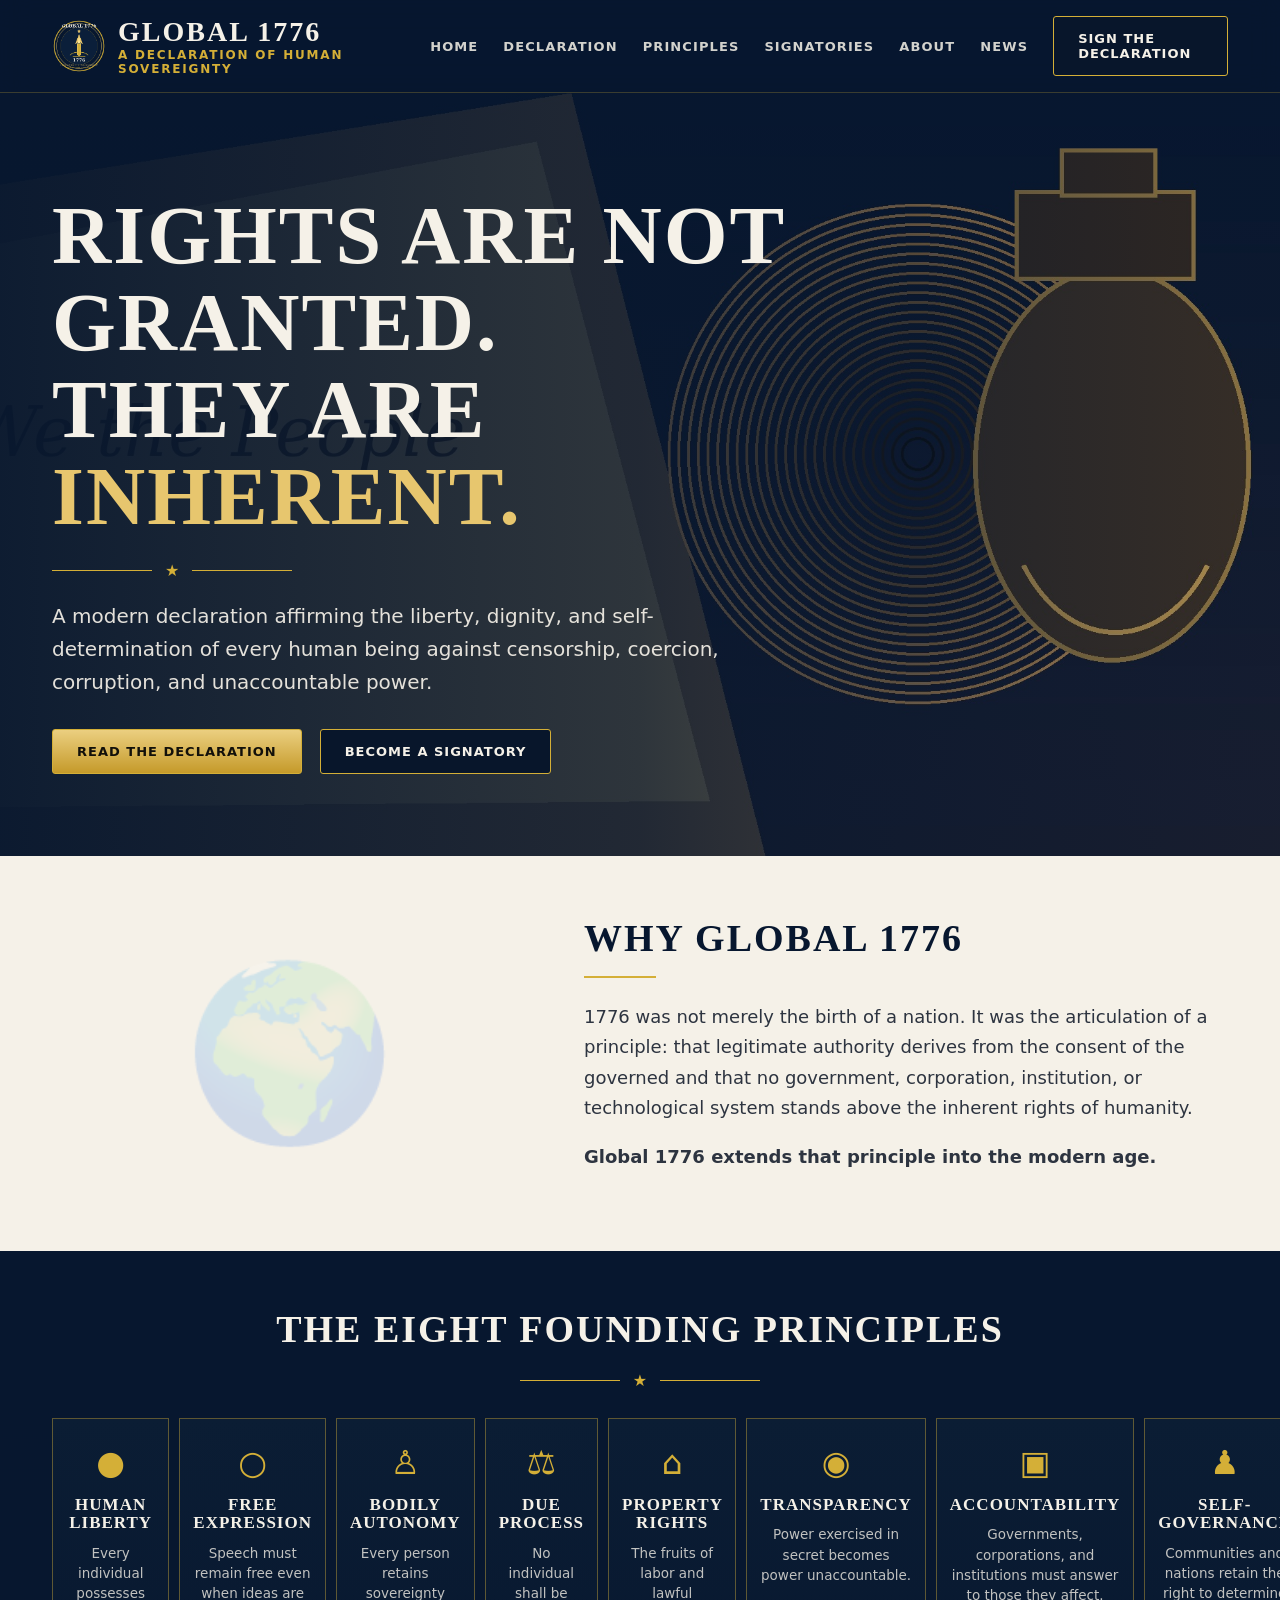
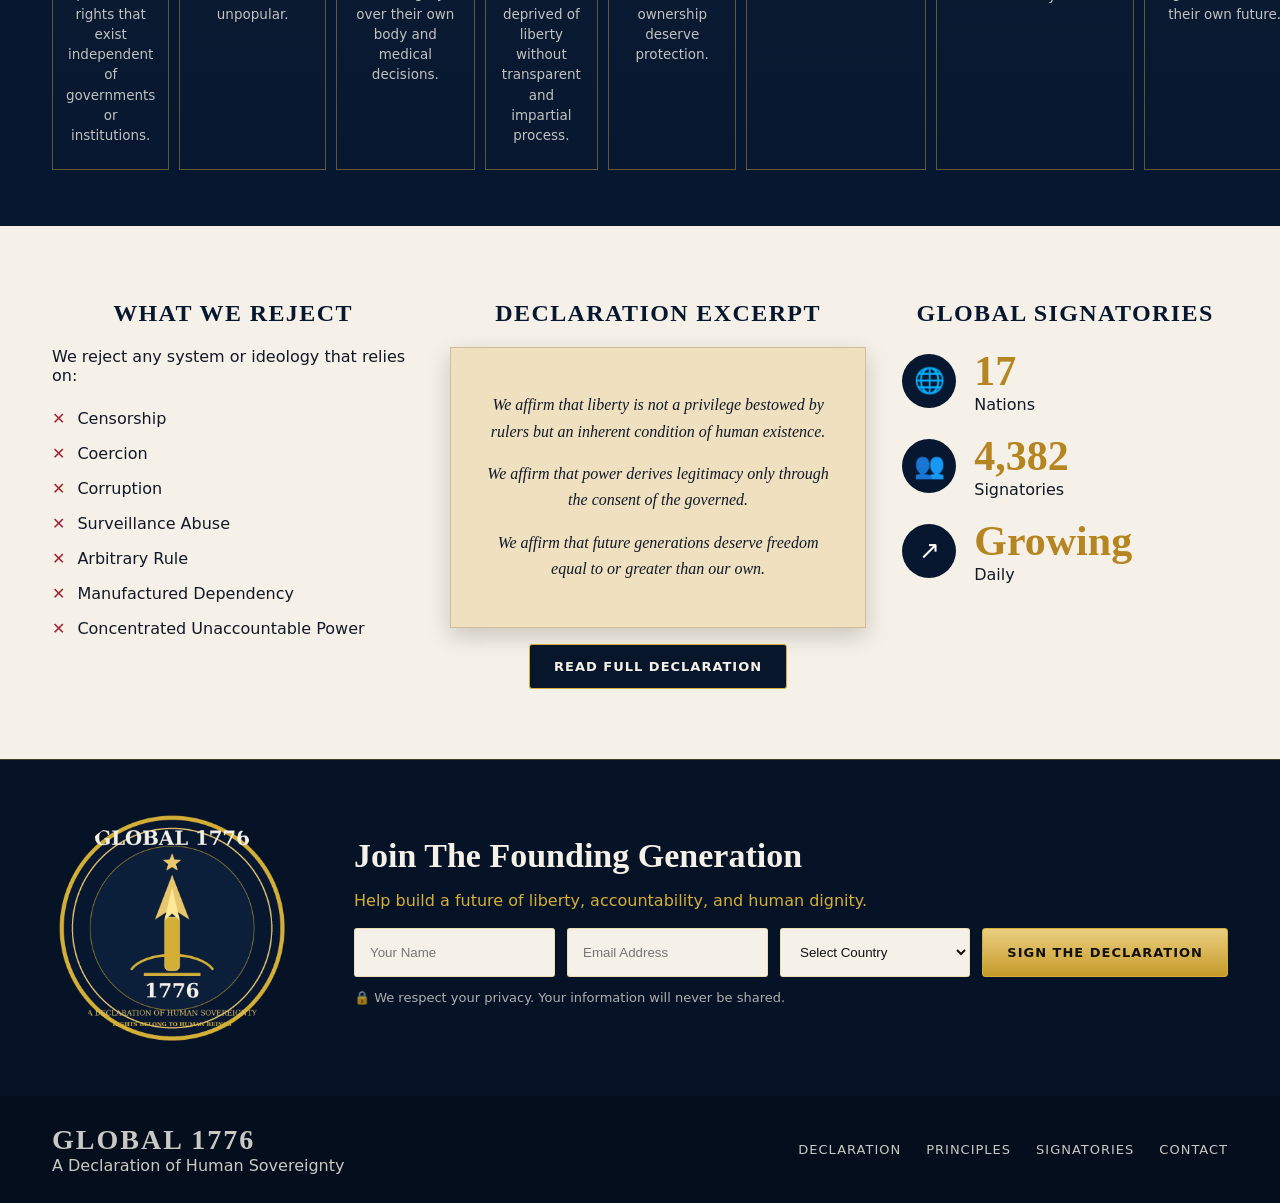
==== commit 89c977de: "Add files via upload" ====
--- a/index.html
+++ b/index.html
@@ -1,146 +1,17 @@
-<!DOCTYPE html>
-<html lang="en">
-<head>
-<meta charset="UTF-8">
-<meta name="viewport" content="width=device-width, initial-scale=1.0">
-<title>Global 1776 — Declaration of Human Sovereignty</title>
-<meta name="description" content="A peaceful declaration that rights belong to human beings—not governments, corporations, institutions, algorithms, or machines.">
-<link rel="icon" type="image/png" href="assets/favicon.png">
-<link rel="apple-touch-icon" href="assets/apple-touch-icon.png">
-<link rel="stylesheet" href="styles.css">
-</head>
-<body>
-<header class="site-header">
-  <nav class="nav">
-    <a class="brand-wrap" href="index.html">
-      <img src="assets/global1776-icon.png" alt="Global 1776 icon">
-      <div><div class="brand">GLOBAL 1776</div><div class="brand-sub">Declaration of Human Sovereignty</div></div>
-    </a>
-    <div class="nav-links">
-      <a href="charter.html">Charter</a>
-      <a href="#articles">Articles</a>
-      <a href="#sign">Sign</a>
-      <a href="#vision">Vision</a>
-      <a class="btn gold" href="#donate">Donate</a>
-    </div>
-  </nav>
-</header>
-
-<section class="hero">
-  <div class="hero-inner">
-    <div>
-      <img class="hero-logo" src="assets/global1776-primary-seal.png" alt="Global 1776 Declaration of Human Sovereignty seal">
-    </div>
-    <div>
-      <div class="eyebrow">Magna Carta • Constitution • Modern Liberty</div>
-      <h1>GLOBAL 1776</h1>
-      <h2 class="serif" style="color:var(--gold);font-size:32px;margin:0 0 20px;letter-spacing:2px;">THE DECLARATION OF HUMAN SOVEREIGNTY</h2>
-      <p class="lead">A peaceful declaration that rights belong to human beings—not governments, corporations, institutions, algorithms, or machines.</p>
-      <div class="ctas">
-        <a class="btn gold" href="#sign">Sign the Declaration</a>
-        <a class="btn dark" href="charter.html">Read the Charter</a>
-      </div>
-      <div class="micro"><span>8 Billion Human Beings</span><span>One Shared Birthright</span></div>
-      <div class="pill-row">
-        <span class="pill">Liberty</span><span class="pill">Consent</span><span class="pill">Transparency</span><span class="pill">Human Sovereignty</span>
-      </div>
-    </div>
-  </div>
-</section>
-
-<section class="dark-band">
-  <div class="section">
-    <h2 class="section-title">The Four Pillars of Human Sovereignty</h2>
-    <div class="pillars">
-      <div class="card"><div class="icon">🕊</div><h3>Liberty</h3><p>The right to think, speak, believe, and live freely without fear or censorship.</p></div>
-      <div class="card"><div class="icon">🤝</div><h3>Consent</h3><p>No one may be coerced in matters of body, mind, property, belief, or association.</p></div>
-      <div class="card"><div class="icon">◉</div><h3>Transparency</h3><p>Power must be visible, information must be open, and truth must prevail.</p></div>
-      <div class="card"><div class="icon">●</div><h3>Human Sovereignty</h3><p>No authority is above the inherent rights of the human being.</p></div>
-    </div>
-  </div>
-</section>
-
-<section class="parchment">
-  <div class="split">
-    <div>
-      <h2>The Crisis of the 21st Century</h2>
-      <p>Never before have governments, corporations, financial systems, artificial intelligence, and information networks possessed such power over daily life.</p>
-      <p class="serif" style="font-size:25px;color:#8a6a25;text-transform:uppercase;text-align:center;">Who governs the future?</p>
-      <div class="choice">
-        <div class="choice-box"><div class="big">Human Beings</div><small>Dignity. Freedom. Inherent rights.</small></div>
-        <div class="or">or</div>
-        <div class="choice-box"><div class="big">Systems Beyond Our Control</div><small>Control. Surveillance. Division. Dependency.</small></div>
-      </div>
-      <p class="serif" style="text-align:center;color:#8a6a25;">The choice is ours. The time is now.</p>
-    </div>
-    <div id="articles">
-      <h2>The Global Magna Carta</h2>
-      <p>Twenty-one articles of human sovereignty affirm the rights that belong to every person, everywhere, always.</p>
-      <div class="articles">
-        <div class="article-tile"><strong>I</strong>Expression</div>
-        <div class="article-tile"><strong>II</strong>Bodily Autonomy</div>
-        <div class="article-tile"><strong>III</strong>Privacy & Data</div>
-        <div class="article-tile"><strong>IV</strong>Transparent Governance</div>
-        <div class="article-tile"><strong>V</strong>Equal Justice</div>
-        <div class="article-tile"><strong>VI</strong>Food Sovereignty</div>
-        <div class="article-tile"><strong>VII</strong>Healthcare Freedom</div>
-        <div class="article-tile"><strong>VIII</strong>Family Sovereignty</div>
-        <div class="article-tile"><strong>IX</strong>Education Freedom</div>
-        <div class="article-tile"><strong>X</strong>Sound Money</div>
-      </div>
-      <a class="btn dark" href="charter.html">Read All 21 Articles</a>
-    </div>
-  </div>
-</section>
-
-<section class="sign-band" id="sign">
-  <div class="sign-grid">
-    <div>
-      <h2 class="serif" style="font-size:34px;">Sign the Declaration</h2>
-      <p>Add your name to a global movement for liberty, truth, consent, and human sovereignty.</p>
-      <div class="form">
-        <input placeholder="First Name">
-        <input placeholder="Email Address">
-        <select><option>Country</option></select>
-        <a class="btn gold" href="#">Sign the Declaration</a>
-      </div>
-      <small>We respect your privacy. No spam. Ever.</small>
-    </div>
-    <img src="assets/global1776-hero-emblem.png" alt="Global 1776 hero emblem">
-    <div>
-      <h2 class="serif">Together, We Are Stronger</h2>
-      <p>When millions stand for freedom, no system can silence the truth.</p>
-      <div class="stats">
-        <div class="stat"><strong>18,244</strong><span>Signatories</span></div>
-        <div class="stat"><strong>73</strong><span>Countries</span></div>
-        <div class="stat"><strong>1,248</strong><span>Cities</span></div>
-      </div>
-    </div>
-  </div>
-</section>
-
-<section class="parchment" id="vision">
-  <div class="section">
-    <h2 class="section-title" style="color:#07172f;">Our Vision — A Future Worth Building</h2>
-    <div class="vision-grid">
-      <div class="vision-card"><div class="icon">🌎</div><h3>A World of Peace</h3><p>Nations that resolve conflict without war.</p></div>
-      <div class="vision-card"><div class="icon">🌿</div><h3>A Planet Restored</h3><p>Clean air, pure water, abundant nature.</p></div>
-      <div class="vision-card"><div class="icon">👥</div><h3>People Empowered</h3><p>Free minds, strong families, thriving communities.</p></div>
-      <div class="vision-card"><div class="icon">💡</div><h3>Technology That Serves</h3><p>Innovation that enhances human flourishing.</p></div>
-      <div class="vision-card"><div class="icon">🏛</div><h3>Governments Accountable</h3><p>Power limited. Corruption exposed. Justice served.</p></div>
-      <div class="vision-card"><div class="icon">♥</div><h3>Human Potential Unleashed</h3><p>Eight billion people. Infinite possibilities.</p></div>
-    </div>
-    <div class="final-line">Rights Belong To Human Beings.</div>
-  </div>
-</section>
-
-<footer>
-  <div class="foot">
-    <div><img src="assets/global1776-icon.png" alt=""><h3 class="brand">GLOBAL 1776</h3><p>A nonpartisan, worldwide movement to restore individual rights and hold power accountable.</p></div>
-    <div><h4>Explore</h4><a href="charter.html">Charter</a><a href="#articles">Articles</a><a href="#sign">Sign the Declaration</a></div>
-    <div><h4>About</h4><a href="#vision">Vision</a><a href="#">Principles</a><a href="#">Contact</a></div>
-    <div id="donate"><h4>Get Involved</h4><a href="#">Donate</a><a href="#">Volunteer</a><a href="#">Ambassadors</a></div>
-  </div>
-</footer>
-</body>
-</html>
+<!DOCTYPE html><html lang="en"><head><meta charset="UTF-8"><meta name="viewport" content="width=device-width, initial-scale=1.0"><title>Global 1776 — A Declaration of Human Sovereignty</title><meta name="description" content="A modern declaration affirming the liberty, dignity, and self-determination of every human being against censorship, coercion, corruption, and unaccountable power."><link rel="icon" href="assets/favicon.png"><link rel="apple-touch-icon" href="assets/apple-touch-icon.png"><link rel="stylesheet" href="styles.css"></head><body>
+<header class="header"><nav class="nav"><a class="brandlink" href="index.html"><img src="assets/global1776-seal.png" alt="Global 1776 logo"><div><div class="brand">GLOBAL 1776</div><div class="tag">A Declaration of Human Sovereignty</div></div></a><div class="navlinks"><a href="index.html">Home</a><a href="charter.html">Declaration</a><a href="#principles">Principles</a><a href="#signatories">Signatories</a><a href="#about">About</a><a href="#news">News</a><a class="btn outline" href="#join">Sign The Declaration</a></div></nav></header>
+<section class="hero"><div class="inner"><h1>Rights Are Not Granted.<br>They Are <span>Inherent.</span></h1><div class="rule">★</div><p class="lead">A modern declaration affirming the liberty, dignity, and self-determination of every human being against censorship, coercion, corruption, and unaccountable power.</p><div class="ctas"><a class="btn gold" href="charter.html">Read The Declaration</a><a class="btn dark" href="#join">Become A Signatory</a></div></div></section>
+<section class="why" id="about"><div class="whywrap"><div class="world">🌍</div><div><h2 class="sectiontitle">Why Global 1776</h2><div class="goldline"></div><p>1776 was not merely the birth of a nation. It was the articulation of a principle: that legitimate authority derives from the consent of the governed and that no government, corporation, institution, or technological system stands above the inherent rights of humanity.</p><p><strong>Global 1776 extends that principle into the modern age.</strong></p></div></div></section>
+<section class="darksec" id="principles"><div class="principles"><h2 class="sectiontitle center">The Eight Founding Principles</h2><div class="rule" style="justify-content:center">★</div><div class="grid8">
+<div class="pcard"><div class="ico">●</div><h3>Human Liberty</h3><p>Every individual possesses rights that exist independent of governments or institutions.</p></div>
+<div class="pcard"><div class="ico">○</div><h3>Free Expression</h3><p>Speech must remain free even when ideas are unpopular.</p></div>
+<div class="pcard"><div class="ico">♙</div><h3>Bodily Autonomy</h3><p>Every person retains sovereignty over their own body and medical decisions.</p></div>
+<div class="pcard"><div class="ico">⚖</div><h3>Due Process</h3><p>No individual shall be deprived of liberty without transparent and impartial process.</p></div>
+<div class="pcard"><div class="ico">⌂</div><h3>Property Rights</h3><p>The fruits of labor and lawful ownership deserve protection.</p></div>
+<div class="pcard"><div class="ico">◉</div><h3>Transparency</h3><p>Power exercised in secret becomes power unaccountable.</p></div>
+<div class="pcard"><div class="ico">▣</div><h3>Accountability</h3><p>Governments, corporations, and institutions must answer to those they affect.</p></div>
+<div class="pcard"><div class="ico">♟</div><h3>Self-Governance</h3><p>Communities and nations retain the right to determine their own future.</p></div>
+</div></div></section>
+<section class="tri"><div class="triwrap"><div class="reject"><h2>What We Reject</h2><p>We reject any system or ideology that relies on:</p><ul><li>Censorship</li><li>Coercion</li><li>Corruption</li><li>Surveillance Abuse</li><li>Arbitrary Rule</li><li>Manufactured Dependency</li><li>Concentrated Unaccountable Power</li></ul></div><div><h2>Declaration Excerpt</h2><div class="excerpt"><p>We affirm that liberty is not a privilege bestowed by rulers but an inherent condition of human existence.</p><p>We affirm that power derives legitimacy only through the consent of the governed.</p><p>We affirm that future generations deserve freedom equal to or greater than our own.</p></div><p style="text-align:center"><a class="btn dark" href="charter.html">Read Full Declaration</a></p></div><div id="signatories"><h2>Global Signatories</h2><div class="stat"><div class="circle">🌐</div><div><strong>17</strong>Nations</div></div><div class="stat"><div class="circle">👥</div><div><strong>4,382</strong>Signatories</div></div><div class="stat"><div class="circle">↗</div><div><strong>Growing</strong>Daily</div></div></div></div></section>
+<section class="join" id="join"><div class="joinwrap"><img src="assets/global1776-seal.png" alt="Global1776 seal"><div><h2 class="serif">Join The Founding Generation</h2><p style="color:var(--gold)">Help build a future of liberty, accountability, and human dignity.</p><div class="form"><input placeholder="Your Name"><input placeholder="Email Address"><select><option>Select Country</option></select><a class="btn gold" href="#">Sign The Declaration</a></div><p style="font-size:13px;color:rgba(245,241,232,.7)">🔒 We respect your privacy. Your information will never be shared.</p></div></div></section>
+<footer class="footer"><div class="foot"><div><div class="brand">GLOBAL 1776</div><div>A Declaration of Human Sovereignty</div></div><div class="footlinks"><a href="charter.html">Declaration</a><a href="#principles">Principles</a><a href="#signatories">Signatories</a><a href="#">Contact</a></div></div></footer></body></html>
--- a/styles.css
+++ b/styles.css
@@ -1,89 +1,3 @@
 
-:root{
-  --navy:#07172f;
-  --navy2:#0b1d34;
-  --gold:#d4af37;
-  --gold2:#e5c66b;
-  --ivory:#f2e7c9;
-  --parchment:#efe4cb;
-  --ink:#15120b;
-  --red:#9d1f2e;
-}
-*{box-sizing:border-box}
-html{scroll-behavior:smooth}
-body{margin:0;background:var(--navy);color:var(--ivory);font-family:Inter,system-ui,-apple-system,BlinkMacSystemFont,"Segoe UI",sans-serif}
-h1,h2,h3,.brand,.serif{font-family:Georgia,"Times New Roman",serif}
-a{color:inherit}
-.site-header{position:sticky;top:0;z-index:20;background:rgba(5,14,28,.94);backdrop-filter:blur(12px);border-bottom:1px solid rgba(212,175,55,.35)}
-.nav{max-width:1180px;margin:auto;display:flex;align-items:center;justify-content:space-between;padding:14px 22px}
-.brand-wrap{display:flex;align-items:center;gap:12px;text-decoration:none}
-.brand-wrap img{width:52px;height:52px;object-fit:cover;border-radius:50%;border:1px solid rgba(212,175,55,.7)}
-.brand{font-size:24px;letter-spacing:2px;font-weight:800;color:var(--ivory)}
-.brand-sub{font-size:11px;letter-spacing:2px;color:var(--gold);text-transform:uppercase}
-.nav-links{display:flex;gap:24px;align-items:center;font-size:12px;letter-spacing:1.7px;font-weight:800;text-transform:uppercase}
-.nav-links a{text-decoration:none;color:rgba(242,231,201,.86)}
-.nav-links a:hover{color:var(--gold2)}
-.btn{display:inline-flex;align-items:center;justify-content:center;text-decoration:none;border:1px solid var(--gold);padding:13px 22px;font-weight:900;letter-spacing:1px;text-transform:uppercase;font-size:13px}
-.btn.gold{background:linear-gradient(180deg,#e9c66f,#c99a2a);color:#111}
-.btn.red{background:#a92331;border-color:#a92331;color:white}
-.btn.dark{background:#07172f;color:var(--ivory)}
-.hero{position:relative;overflow:hidden;border-bottom:1px solid rgba(212,175,55,.35);background:
-  radial-gradient(circle at 77% 30%,rgba(212,175,55,.22),transparent 25%),
-  linear-gradient(90deg,rgba(7,23,47,.98),rgba(7,23,47,.92),rgba(8,18,38,.96));
-}
-.hero:before{content:"";position:absolute;inset:0;background-image:linear-gradient(rgba(212,175,55,.05) 1px,transparent 1px),linear-gradient(90deg,rgba(212,175,55,.035) 1px,transparent 1px);background-size:64px 64px;opacity:.5}
-.hero-inner{position:relative;max-width:1180px;margin:auto;display:grid;grid-template-columns:.98fr 1.02fr;gap:46px;align-items:center;padding:74px 22px 64px}
-.hero-logo{width:100%;max-width:470px;filter:drop-shadow(0 22px 35px rgba(0,0,0,.55));border-radius:22px}
-.eyebrow{color:var(--gold);letter-spacing:4px;font-weight:900;text-transform:uppercase;font-size:14px}
-h1{font-size:clamp(52px,7vw,92px);line-height:.92;margin:16px 0 18px;letter-spacing:3px}
-h1 span{color:var(--gold2)}
-.lead{font-size:19px;line-height:1.72;max-width:620px;color:rgba(242,231,201,.86)}
-.ctas{display:flex;gap:16px;flex-wrap:wrap;margin-top:28px}
-.micro{display:flex;gap:22px;margin-top:24px;color:rgba(242,231,201,.78);font-weight:800;font-size:13px;letter-spacing:1px;text-transform:uppercase}
-.pill-row{display:flex;gap:12px;flex-wrap:wrap;margin-top:26px}
-.pill{border:1px solid rgba(212,175,55,.38);padding:9px 13px;color:var(--gold2);font-size:12px;font-weight:900;letter-spacing:1px;text-transform:uppercase}
-.dark-band{background:#061326;border-top:1px solid rgba(212,175,55,.28);border-bottom:1px solid rgba(212,175,55,.28)}
-.section{max-width:1180px;margin:auto;padding:58px 22px}
-.section-title{text-align:center;color:var(--gold);letter-spacing:3px;text-transform:uppercase;font-size:18px;margin:0 0 34px}
-.pillars{display:grid;grid-template-columns:repeat(4,1fr);gap:1px;background:rgba(212,175,55,.25)}
-.card{background:#07172f;padding:30px 24px;text-align:center;min-height:210px}
-.card .icon{font-size:40px;color:var(--gold);margin-bottom:14px}
-.card h3{letter-spacing:1px;font-size:22px;margin:0 0 10px}
-.card p{line-height:1.55;color:rgba(242,231,201,.78);margin:0}
-.parchment{background:var(--parchment);color:var(--ink)}
-.split{display:grid;grid-template-columns:1fr 1fr;gap:0}
-.split>div{padding:56px 46px}
-.split h2{font-size:30px;letter-spacing:1px;margin:0 0 18px;text-transform:uppercase}
-.split p{font-size:17px;line-height:1.65;color:#3c3423}
-.choice{display:flex;gap:24px;align-items:center;justify-content:center;margin:28px 0}
-.choice-box{text-align:center}
-.choice-box .big{font-family:Georgia,serif;font-size:20px;font-weight:900}
-.or{border:1px solid rgba(0,0,0,.25);border-radius:50%;width:44px;height:44px;display:flex;align-items:center;justify-content:center}
-.articles{display:grid;grid-template-columns:repeat(5,1fr);gap:1px;background:rgba(60,52,35,.2);margin:24px 0}
-.article-tile{background:rgba(255,255,255,.25);padding:18px;text-align:center;min-height:96px}
-.article-tile strong{display:block;font-family:Georgia,serif}
-.sign-band{background:#061326;color:var(--ivory);position:relative;overflow:hidden}
-.sign-grid{max-width:1180px;margin:auto;display:grid;grid-template-columns:1fr .7fr 1fr;gap:38px;align-items:center;padding:54px 22px}
-.sign-grid img{width:100%;max-width:250px;margin:auto;display:block;border-radius:50%;opacity:.95}
-.form{display:grid;gap:10px}
-.form input,.form select{background:#091d36;border:1px solid rgba(212,175,55,.45);padding:13px;color:white}
-.stats{display:flex;gap:28px;justify-content:center}
-.stat strong{font-family:Georgia,serif;color:var(--gold);font-size:34px;display:block}
-.vision-grid{display:grid;grid-template-columns:repeat(6,1fr);gap:1px;background:rgba(7,23,47,.16)}
-.vision-card{background:rgba(255,255,255,.35);padding:24px 18px;text-align:center}
-.vision-card .icon{font-size:32px;color:#07172f}
-.final-line{text-align:center;font-family:Georgia,serif;color:#8a6a25;font-size:25px;letter-spacing:2px;text-transform:uppercase;margin-top:36px}
-footer{background:#050e1c;border-top:1px solid rgba(212,175,55,.35)}
-.foot{max-width:1180px;margin:auto;display:grid;grid-template-columns:1.2fr repeat(3,.7fr);gap:34px;padding:42px 22px}
-.foot img{width:60px;height:60px;border-radius:50%;object-fit:cover}
-.foot h4{color:var(--gold);letter-spacing:2px;text-transform:uppercase;font-size:13px}
-.foot a{display:block;text-decoration:none;color:rgba(242,231,201,.72);margin:8px 0;font-size:14px}
-@media(max-width:850px){
-  .nav-links{display:none}
-  .hero-inner,.split,.sign-grid{grid-template-columns:1fr}
-  .hero-logo{max-width:360px;margin:auto}
-  .pillars{grid-template-columns:1fr 1fr}
-  .articles{grid-template-columns:1fr 1fr}
-  .vision-grid{grid-template-columns:1fr 1fr}
-  .foot{grid-template-columns:1fr}
-}
+:root{--navy:#07172F;--navy2:#0B1F3A;--gold:#D4AF37;--gold2:#E7C66E;--ivory:#F5F1E8;--ink:#111827;--red:#9F2635}
+*{box-sizing:border-box}html{scroll-behavior:smooth}body{margin:0;background:var(--navy);color:var(--ivory);font-family:Inter,system-ui,-apple-system,Segoe UI,sans-serif}h1,h2,h3,.brand,.serif{font-family:Georgia,'Times New Roman',serif}a{color:inherit}.header{position:sticky;top:0;z-index:50;background:rgba(7,23,47,.96);backdrop-filter:blur(14px);border-bottom:1px solid rgba(212,175,55,.25)}.nav{max-width:1220px;margin:auto;padding:16px 22px;display:flex;align-items:center;justify-content:space-between}.brandlink{display:flex;gap:12px;align-items:center;text-decoration:none}.brandlink img{width:54px;height:54px;border-radius:50%;object-fit:cover}.brand{font-size:28px;letter-spacing:2px;font-weight:800}.tag{font-size:12px;color:var(--gold);text-transform:uppercase;letter-spacing:1.8px;font-weight:800}.navlinks{display:flex;gap:25px;align-items:center;font-size:13px;text-transform:uppercase;font-weight:800;letter-spacing:1.1px}.navlinks a{text-decoration:none;color:rgba(245,241,232,.86)}.navlinks a:hover{color:var(--gold2)}.btn{display:inline-flex;align-items:center;justify-content:center;text-decoration:none;text-transform:uppercase;letter-spacing:1px;font-weight:900;border:1px solid var(--gold);padding:14px 24px;font-size:13px;border-radius:3px}.btn.gold{background:linear-gradient(180deg,#ebcf80,#c59a2a);color:#12100a}.btn.dark,.btn.outline{background:#08162b;color:var(--ivory)}.hero{min-height:640px;background:linear-gradient(90deg,rgba(7,23,47,.96),rgba(7,23,47,.78),rgba(7,23,47,.25)),url('assets/hero-liberty-bg.jpg') center/cover no-repeat;display:flex;align-items:center}.inner{max-width:1220px;margin:auto;padding:82px 22px;width:100%}.hero h1{font-size:clamp(44px,6.5vw,82px);line-height:1.06;margin:18px 0;text-transform:uppercase;letter-spacing:2px;max-width:830px}.hero h1 span{color:var(--gold2)}.rule{display:flex;align-items:center;gap:13px;color:var(--gold);margin:20px 0}.rule:before,.rule:after{content:'';width:100px;height:1px;background:var(--gold)}.lead{font-size:20px;line-height:1.65;max-width:690px;color:rgba(245,241,232,.92)}.ctas{display:flex;gap:18px;flex-wrap:wrap;margin-top:30px}.why,.tri{background:var(--ivory);color:var(--ink)}.whywrap{max-width:1220px;margin:auto;display:grid;grid-template-columns:.85fr 1.15fr;gap:56px;padding:60px 22px}.world{opacity:.16;font-size:170px;display:flex;align-items:center;justify-content:center}.sectiontitle{font-size:38px;text-transform:uppercase;letter-spacing:2px;margin:0;color:var(--navy)}.goldline{width:72px;height:2px;background:var(--gold);margin:16px 0 24px}.why p{font-size:18px;line-height:1.7;color:#2d3440}.darksec{background:#07172f}.principles{max-width:1220px;margin:auto;padding:56px 22px}.center{text-align:center;color:var(--ivory)}.grid8{display:grid;grid-template-columns:repeat(8,1fr);gap:10px;margin-top:28px}.pcard{border:1px solid rgba(212,175,55,.42);background:linear-gradient(180deg,#0b1d34,#07172f);padding:24px 13px;text-align:center;min-height:210px}.ico{font-size:33px;color:var(--gold);margin-bottom:14px}.pcard h3{font-size:17px;line-height:1.1;text-transform:uppercase;letter-spacing:1px;margin:0 0 10px}.pcard p{font-size:13.5px;line-height:1.5;color:rgba(245,241,232,.78);margin:0}.triwrap{max-width:1220px;margin:auto;display:grid;grid-template-columns:1fr 1.15fr .9fr;gap:36px;padding:54px 22px}.tri h2{color:var(--navy);text-align:center;text-transform:uppercase;letter-spacing:1.4px}.reject ul{list-style:none;padding:0}.reject li{padding:8px 0;font-size:16px}.reject li:before{content:'✕';color:var(--red);font-weight:900;margin-right:12px}.excerpt{background:#efe0c0;border:1px solid rgba(120,85,30,.25);box-shadow:0 8px 22px rgba(0,0,0,.18);padding:28px 36px;text-align:center;font-family:Georgia,serif;font-style:italic;line-height:1.65}.stat{display:flex;align-items:center;gap:18px;margin-bottom:18px}.circle{width:54px;height:54px;border-radius:50%;background:var(--navy);display:flex;align-items:center;justify-content:center;color:white;font-size:25px}.stat strong{font-family:Georgia,serif;font-size:42px;color:#b48520;display:block}.join{background:#061326;color:var(--ivory);border-top:1px solid rgba(212,175,55,.28)}.joinwrap{max-width:1220px;margin:auto;display:grid;grid-template-columns:260px 1fr;gap:42px;align-items:center;padding:48px 22px}.join img{width:240px;border-radius:50%}.join h2{font-size:34px;margin:0}.form{display:grid;grid-template-columns:1fr 1fr 1fr auto;gap:12px;margin-top:18px}.form input,.form select{padding:15px;border:1px solid rgba(212,175,55,.3);border-radius:3px;background:var(--ivory);color:#111}.footer{background:#050e1c}.foot{max-width:1220px;margin:auto;display:flex;justify-content:space-between;align-items:center;padding:28px 22px;color:rgba(245,241,232,.82)}.footlinks{display:flex;gap:25px;font-size:13px;text-transform:uppercase;letter-spacing:1px}.footlinks a{text-decoration:none}@media(max-width:1000px){.navlinks{display:none}.whywrap,.triwrap,.joinwrap{grid-template-columns:1fr}.grid8{grid-template-columns:repeat(2,1fr)}.form{grid-template-columns:1fr}.world{display:none}.foot{display:block}.footlinks{margin-top:20px;flex-wrap:wrap}}
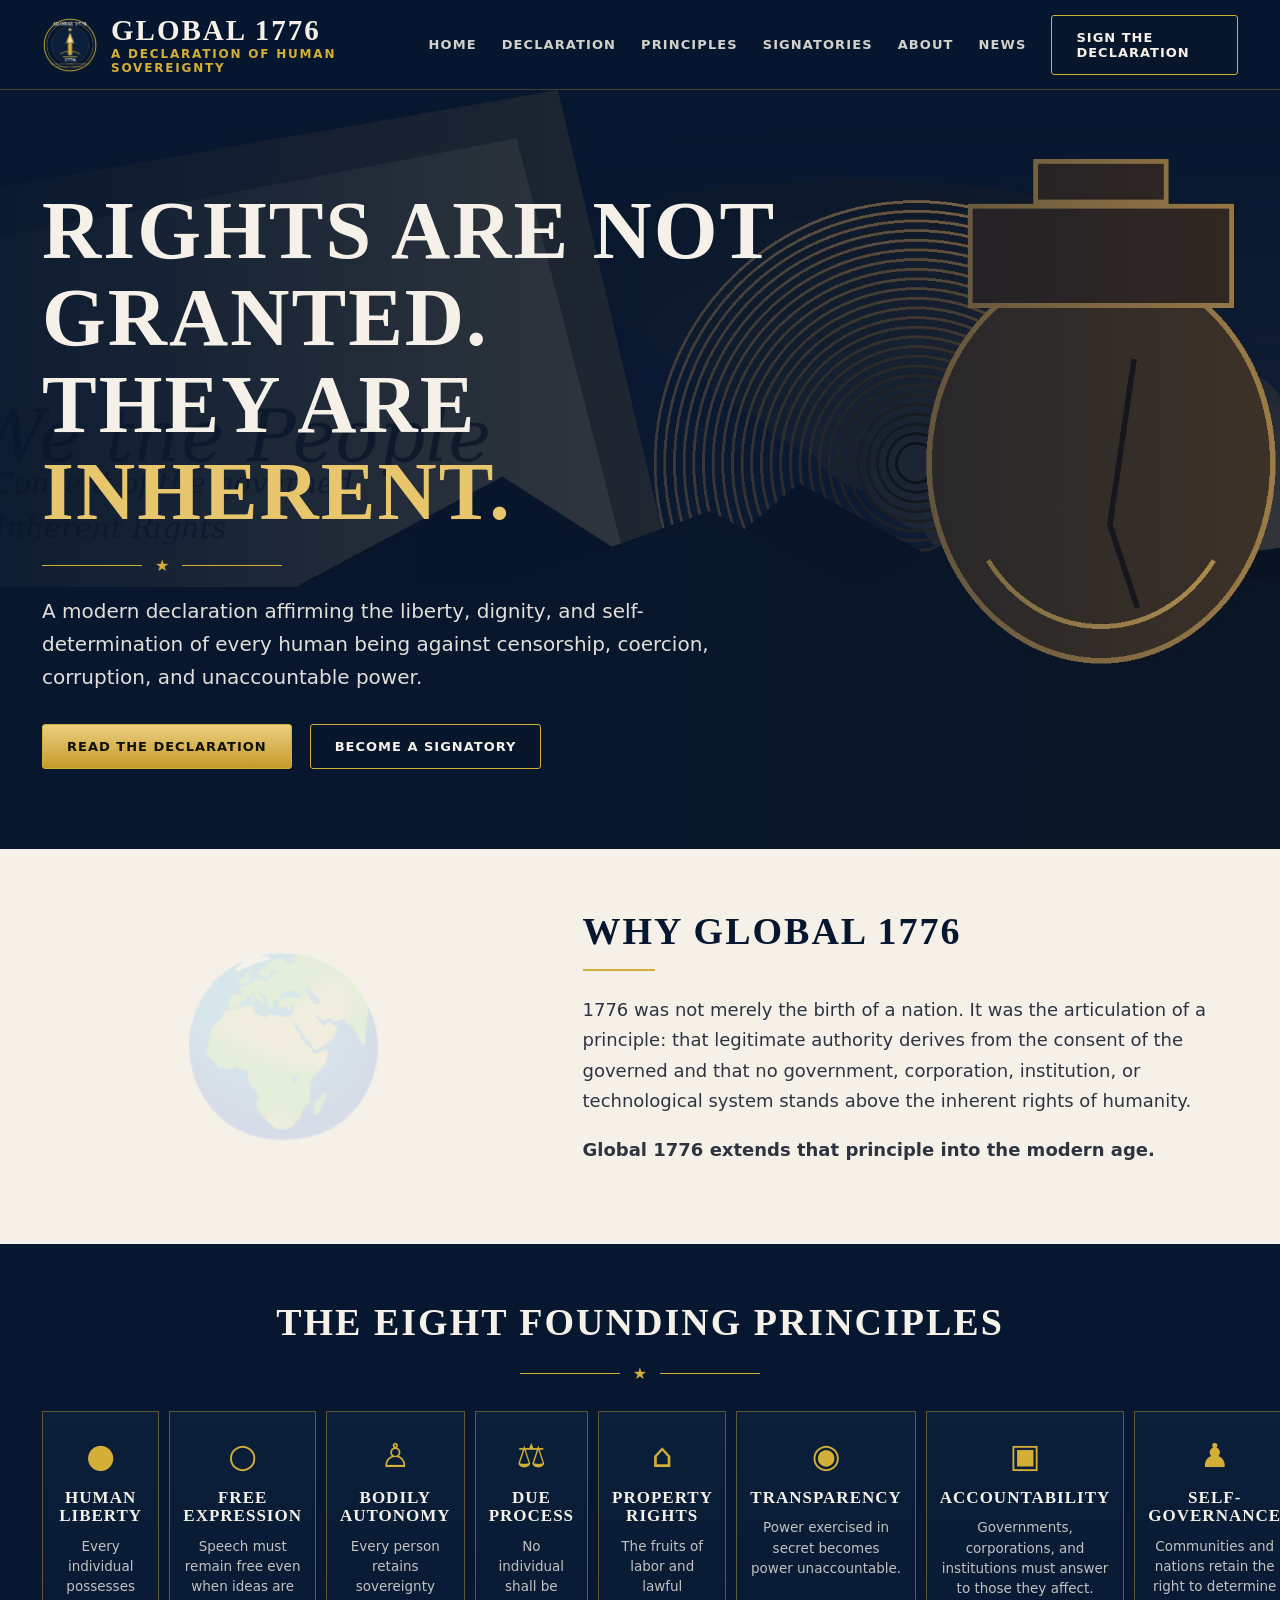
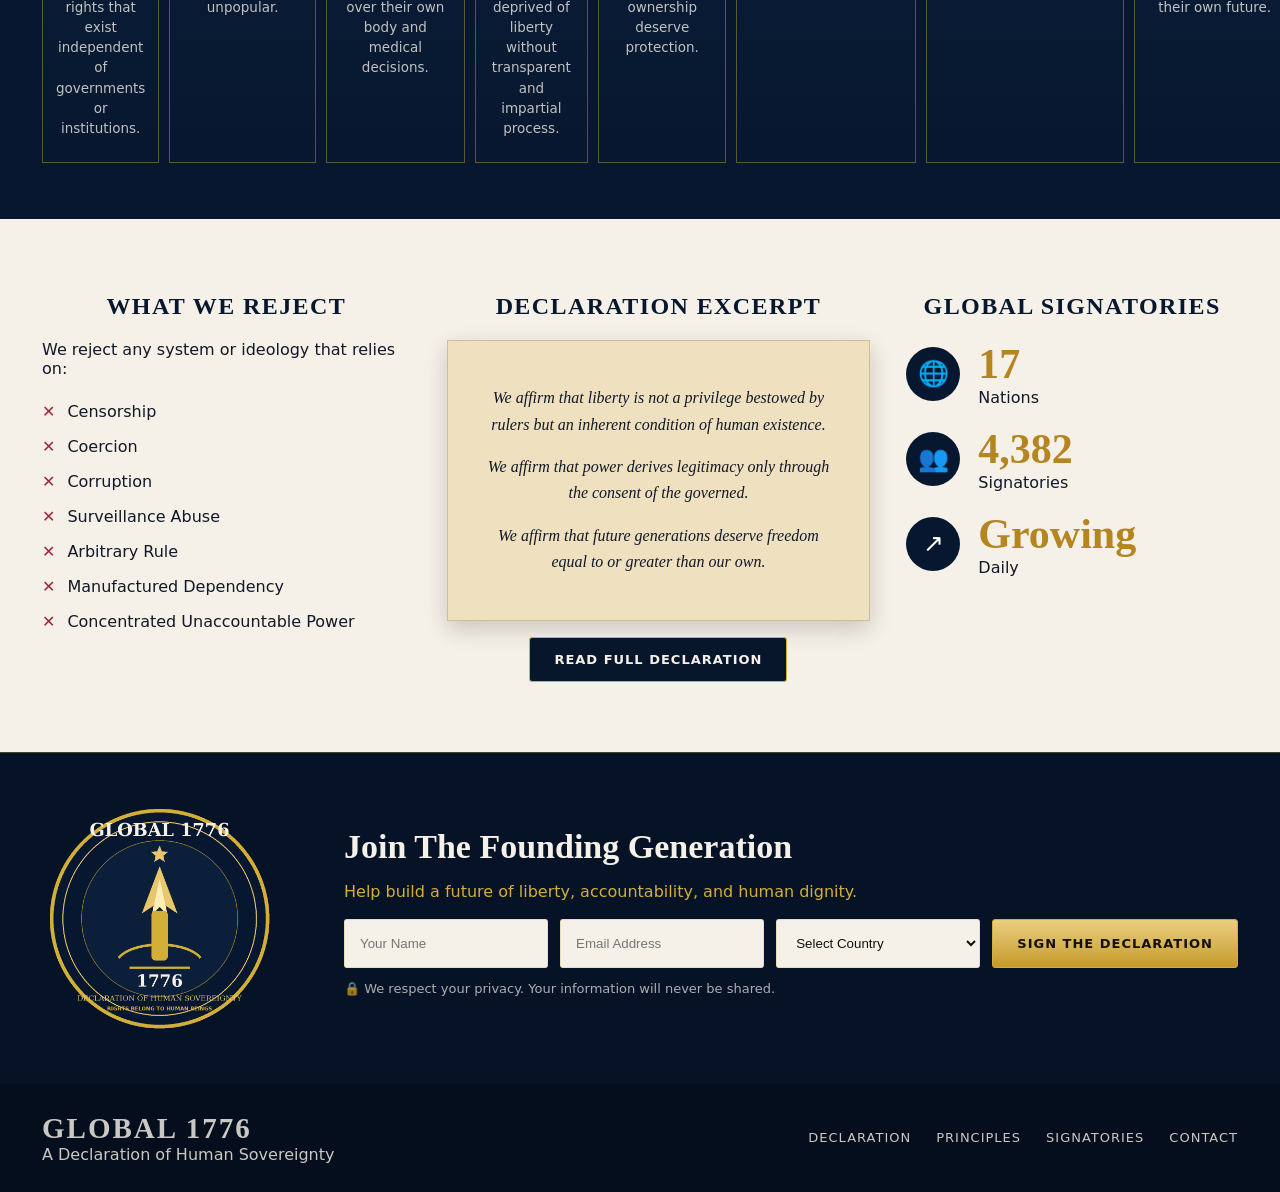
==== commit 9819edd3: "Add files via upload" ====
--- a/index.html
+++ b/index.html
@@ -1,17 +1,126 @@
-<!DOCTYPE html><html lang="en"><head><meta charset="UTF-8"><meta name="viewport" content="width=device-width, initial-scale=1.0"><title>Global 1776 — A Declaration of Human Sovereignty</title><meta name="description" content="A modern declaration affirming the liberty, dignity, and self-determination of every human being against censorship, coercion, corruption, and unaccountable power."><link rel="icon" href="assets/favicon.png"><link rel="apple-touch-icon" href="assets/apple-touch-icon.png"><link rel="stylesheet" href="styles.css"></head><body>
-<header class="header"><nav class="nav"><a class="brandlink" href="index.html"><img src="assets/global1776-seal.png" alt="Global 1776 logo"><div><div class="brand">GLOBAL 1776</div><div class="tag">A Declaration of Human Sovereignty</div></div></a><div class="navlinks"><a href="index.html">Home</a><a href="charter.html">Declaration</a><a href="#principles">Principles</a><a href="#signatories">Signatories</a><a href="#about">About</a><a href="#news">News</a><a class="btn outline" href="#join">Sign The Declaration</a></div></nav></header>
-<section class="hero"><div class="inner"><h1>Rights Are Not Granted.<br>They Are <span>Inherent.</span></h1><div class="rule">★</div><p class="lead">A modern declaration affirming the liberty, dignity, and self-determination of every human being against censorship, coercion, corruption, and unaccountable power.</p><div class="ctas"><a class="btn gold" href="charter.html">Read The Declaration</a><a class="btn dark" href="#join">Become A Signatory</a></div></div></section>
-<section class="why" id="about"><div class="whywrap"><div class="world">🌍</div><div><h2 class="sectiontitle">Why Global 1776</h2><div class="goldline"></div><p>1776 was not merely the birth of a nation. It was the articulation of a principle: that legitimate authority derives from the consent of the governed and that no government, corporation, institution, or technological system stands above the inherent rights of humanity.</p><p><strong>Global 1776 extends that principle into the modern age.</strong></p></div></div></section>
-<section class="darksec" id="principles"><div class="principles"><h2 class="sectiontitle center">The Eight Founding Principles</h2><div class="rule" style="justify-content:center">★</div><div class="grid8">
-<div class="pcard"><div class="ico">●</div><h3>Human Liberty</h3><p>Every individual possesses rights that exist independent of governments or institutions.</p></div>
-<div class="pcard"><div class="ico">○</div><h3>Free Expression</h3><p>Speech must remain free even when ideas are unpopular.</p></div>
-<div class="pcard"><div class="ico">♙</div><h3>Bodily Autonomy</h3><p>Every person retains sovereignty over their own body and medical decisions.</p></div>
-<div class="pcard"><div class="ico">⚖</div><h3>Due Process</h3><p>No individual shall be deprived of liberty without transparent and impartial process.</p></div>
-<div class="pcard"><div class="ico">⌂</div><h3>Property Rights</h3><p>The fruits of labor and lawful ownership deserve protection.</p></div>
-<div class="pcard"><div class="ico">◉</div><h3>Transparency</h3><p>Power exercised in secret becomes power unaccountable.</p></div>
-<div class="pcard"><div class="ico">▣</div><h3>Accountability</h3><p>Governments, corporations, and institutions must answer to those they affect.</p></div>
-<div class="pcard"><div class="ico">♟</div><h3>Self-Governance</h3><p>Communities and nations retain the right to determine their own future.</p></div>
-</div></div></section>
-<section class="tri"><div class="triwrap"><div class="reject"><h2>What We Reject</h2><p>We reject any system or ideology that relies on:</p><ul><li>Censorship</li><li>Coercion</li><li>Corruption</li><li>Surveillance Abuse</li><li>Arbitrary Rule</li><li>Manufactured Dependency</li><li>Concentrated Unaccountable Power</li></ul></div><div><h2>Declaration Excerpt</h2><div class="excerpt"><p>We affirm that liberty is not a privilege bestowed by rulers but an inherent condition of human existence.</p><p>We affirm that power derives legitimacy only through the consent of the governed.</p><p>We affirm that future generations deserve freedom equal to or greater than our own.</p></div><p style="text-align:center"><a class="btn dark" href="charter.html">Read Full Declaration</a></p></div><div id="signatories"><h2>Global Signatories</h2><div class="stat"><div class="circle">🌐</div><div><strong>17</strong>Nations</div></div><div class="stat"><div class="circle">👥</div><div><strong>4,382</strong>Signatories</div></div><div class="stat"><div class="circle">↗</div><div><strong>Growing</strong>Daily</div></div></div></div></section>
-<section class="join" id="join"><div class="joinwrap"><img src="assets/global1776-seal.png" alt="Global1776 seal"><div><h2 class="serif">Join The Founding Generation</h2><p style="color:var(--gold)">Help build a future of liberty, accountability, and human dignity.</p><div class="form"><input placeholder="Your Name"><input placeholder="Email Address"><select><option>Select Country</option></select><a class="btn gold" href="#">Sign The Declaration</a></div><p style="font-size:13px;color:rgba(245,241,232,.7)">🔒 We respect your privacy. Your information will never be shared.</p></div></div></section>
-<footer class="footer"><div class="foot"><div><div class="brand">GLOBAL 1776</div><div>A Declaration of Human Sovereignty</div></div><div class="footlinks"><a href="charter.html">Declaration</a><a href="#principles">Principles</a><a href="#signatories">Signatories</a><a href="#">Contact</a></div></div></footer></body></html>+<!DOCTYPE html>
+<html lang="en">
+<head>
+<meta charset="UTF-8">
+<meta name="viewport" content="width=device-width, initial-scale=1.0">
+<title>Global 1776 — A Declaration of Human Sovereignty</title>
+<meta name="description" content="A modern declaration affirming the liberty, dignity, and self-determination of every human being against censorship, coercion, corruption, and unaccountable power.">
+<link rel="icon" href="assets/favicon.png">
+<link rel="apple-touch-icon" href="assets/apple-touch-icon.png">
+<link rel="stylesheet" href="styles.css">
+</head>
+<body>
+<header class="header">
+  <nav class="nav">
+    <a class="brandlink" href="index.html">
+      <img src="assets/global1776-seal.png" alt="Global 1776 logo">
+      <div>
+        <div class="brand">GLOBAL 1776</div>
+        <div class="tag">A Declaration of Human Sovereignty</div>
+      </div>
+    </a>
+    <div class="navlinks">
+      <a href="index.html">Home</a>
+      <a href="charter.html">Declaration</a>
+      <a href="#principles">Principles</a>
+      <a href="#signatories">Signatories</a>
+      <a href="#about">About</a>
+      <a href="#news">News</a>
+      <a class="btn outline" href="#join">Sign The Declaration</a>
+    </div>
+  </nav>
+</header>
+
+<section class="hero">
+  <div class="inner">
+    <h1>Rights Are Not Granted.<br>They Are <span>Inherent.</span></h1>
+    <div class="rule">★</div>
+    <p class="lead">A modern declaration affirming the liberty, dignity, and self-determination of every human being against censorship, coercion, corruption, and unaccountable power.</p>
+    <div class="ctas">
+      <a class="btn gold" href="charter.html">Read The Declaration</a>
+      <a class="btn dark" href="#join">Become A Signatory</a>
+    </div>
+  </div>
+</section>
+
+<section class="why" id="about">
+  <div class="whywrap">
+    <div class="world">🌍</div>
+    <div>
+      <h2 class="sectiontitle">Why Global 1776</h2>
+      <div class="goldline"></div>
+      <p>1776 was not merely the birth of a nation. It was the articulation of a principle: that legitimate authority derives from the consent of the governed and that no government, corporation, institution, or technological system stands above the inherent rights of humanity.</p>
+      <p><strong>Global 1776 extends that principle into the modern age.</strong></p>
+    </div>
+  </div>
+</section>
+
+<section class="darksec" id="principles">
+  <div class="principles">
+    <h2 class="sectiontitle center">The Eight Founding Principles</h2>
+    <div class="rule" style="justify-content:center">★</div>
+    <div class="grid8">
+      <div class="pcard"><div class="ico">●</div><h3>Human Liberty</h3><p>Every individual possesses rights that exist independent of governments or institutions.</p></div>
+      <div class="pcard"><div class="ico">○</div><h3>Free Expression</h3><p>Speech must remain free even when ideas are unpopular.</p></div>
+      <div class="pcard"><div class="ico">♙</div><h3>Bodily Autonomy</h3><p>Every person retains sovereignty over their own body and medical decisions.</p></div>
+      <div class="pcard"><div class="ico">⚖</div><h3>Due Process</h3><p>No individual shall be deprived of liberty without transparent and impartial process.</p></div>
+      <div class="pcard"><div class="ico">⌂</div><h3>Property Rights</h3><p>The fruits of labor and lawful ownership deserve protection.</p></div>
+      <div class="pcard"><div class="ico">◉</div><h3>Transparency</h3><p>Power exercised in secret becomes power unaccountable.</p></div>
+      <div class="pcard"><div class="ico">▣</div><h3>Accountability</h3><p>Governments, corporations, and institutions must answer to those they affect.</p></div>
+      <div class="pcard"><div class="ico">♟</div><h3>Self-Governance</h3><p>Communities and nations retain the right to determine their own future.</p></div>
+    </div>
+  </div>
+</section>
+
+<section class="tri">
+  <div class="triwrap">
+    <div class="reject">
+      <h2>What We Reject</h2>
+      <p>We reject any system or ideology that relies on:</p>
+      <ul>
+        <li>Censorship</li><li>Coercion</li><li>Corruption</li><li>Surveillance Abuse</li><li>Arbitrary Rule</li><li>Manufactured Dependency</li><li>Concentrated Unaccountable Power</li>
+      </ul>
+    </div>
+    <div>
+      <h2>Declaration Excerpt</h2>
+      <div class="excerpt">
+        <p>We affirm that liberty is not a privilege bestowed by rulers but an inherent condition of human existence.</p>
+        <p>We affirm that power derives legitimacy only through the consent of the governed.</p>
+        <p>We affirm that future generations deserve freedom equal to or greater than our own.</p>
+      </div>
+      <p style="text-align:center"><a class="btn dark" href="charter.html">Read Full Declaration</a></p>
+    </div>
+    <div id="signatories">
+      <h2>Global Signatories</h2>
+      <div class="stat"><div class="circle">🌐</div><div><strong>17</strong>Nations</div></div>
+      <div class="stat"><div class="circle">👥</div><div><strong>4,382</strong>Signatories</div></div>
+      <div class="stat"><div class="circle">↗</div><div><strong>Growing</strong>Daily</div></div>
+    </div>
+  </div>
+</section>
+
+<section class="join" id="join">
+  <div class="joinwrap">
+    <img src="assets/global1776-seal.png" alt="Global1776 seal">
+    <div>
+      <h2 class="serif">Join The Founding Generation</h2>
+      <p style="color:var(--gold)">Help build a future of liberty, accountability, and human dignity.</p>
+      <div class="form">
+        <input placeholder="Your Name">
+        <input placeholder="Email Address">
+        <select><option>Select Country</option></select>
+        <a class="btn gold" href="#">Sign The Declaration</a>
+      </div>
+      <p style="font-size:13px;color:rgba(245,241,232,.7)">🔒 We respect your privacy. Your information will never be shared.</p>
+    </div>
+  </div>
+</section>
+
+<footer class="footer">
+  <div class="foot">
+    <div><div class="brand">GLOBAL 1776</div><div>A Declaration of Human Sovereignty</div></div>
+    <div class="footlinks"><a href="charter.html">Declaration</a><a href="#principles">Principles</a><a href="#signatories">Signatories</a><a href="#">Contact</a></div>
+  </div>
+</footer>
+</body>
+</html>
--- a/styles.css
+++ b/styles.css
@@ -1,3 +1,61 @@
 
 :root{--navy:#07172F;--navy2:#0B1F3A;--gold:#D4AF37;--gold2:#E7C66E;--ivory:#F5F1E8;--ink:#111827;--red:#9F2635}
-*{box-sizing:border-box}html{scroll-behavior:smooth}body{margin:0;background:var(--navy);color:var(--ivory);font-family:Inter,system-ui,-apple-system,Segoe UI,sans-serif}h1,h2,h3,.brand,.serif{font-family:Georgia,'Times New Roman',serif}a{color:inherit}.header{position:sticky;top:0;z-index:50;background:rgba(7,23,47,.96);backdrop-filter:blur(14px);border-bottom:1px solid rgba(212,175,55,.25)}.nav{max-width:1220px;margin:auto;padding:16px 22px;display:flex;align-items:center;justify-content:space-between}.brandlink{display:flex;gap:12px;align-items:center;text-decoration:none}.brandlink img{width:54px;height:54px;border-radius:50%;object-fit:cover}.brand{font-size:28px;letter-spacing:2px;font-weight:800}.tag{font-size:12px;color:var(--gold);text-transform:uppercase;letter-spacing:1.8px;font-weight:800}.navlinks{display:flex;gap:25px;align-items:center;font-size:13px;text-transform:uppercase;font-weight:800;letter-spacing:1.1px}.navlinks a{text-decoration:none;color:rgba(245,241,232,.86)}.navlinks a:hover{color:var(--gold2)}.btn{display:inline-flex;align-items:center;justify-content:center;text-decoration:none;text-transform:uppercase;letter-spacing:1px;font-weight:900;border:1px solid var(--gold);padding:14px 24px;font-size:13px;border-radius:3px}.btn.gold{background:linear-gradient(180deg,#ebcf80,#c59a2a);color:#12100a}.btn.dark,.btn.outline{background:#08162b;color:var(--ivory)}.hero{min-height:640px;background:linear-gradient(90deg,rgba(7,23,47,.96),rgba(7,23,47,.78),rgba(7,23,47,.25)),url('assets/hero-liberty-bg.jpg') center/cover no-repeat;display:flex;align-items:center}.inner{max-width:1220px;margin:auto;padding:82px 22px;width:100%}.hero h1{font-size:clamp(44px,6.5vw,82px);line-height:1.06;margin:18px 0;text-transform:uppercase;letter-spacing:2px;max-width:830px}.hero h1 span{color:var(--gold2)}.rule{display:flex;align-items:center;gap:13px;color:var(--gold);margin:20px 0}.rule:before,.rule:after{content:'';width:100px;height:1px;background:var(--gold)}.lead{font-size:20px;line-height:1.65;max-width:690px;color:rgba(245,241,232,.92)}.ctas{display:flex;gap:18px;flex-wrap:wrap;margin-top:30px}.why,.tri{background:var(--ivory);color:var(--ink)}.whywrap{max-width:1220px;margin:auto;display:grid;grid-template-columns:.85fr 1.15fr;gap:56px;padding:60px 22px}.world{opacity:.16;font-size:170px;display:flex;align-items:center;justify-content:center}.sectiontitle{font-size:38px;text-transform:uppercase;letter-spacing:2px;margin:0;color:var(--navy)}.goldline{width:72px;height:2px;background:var(--gold);margin:16px 0 24px}.why p{font-size:18px;line-height:1.7;color:#2d3440}.darksec{background:#07172f}.principles{max-width:1220px;margin:auto;padding:56px 22px}.center{text-align:center;color:var(--ivory)}.grid8{display:grid;grid-template-columns:repeat(8,1fr);gap:10px;margin-top:28px}.pcard{border:1px solid rgba(212,175,55,.42);background:linear-gradient(180deg,#0b1d34,#07172f);padding:24px 13px;text-align:center;min-height:210px}.ico{font-size:33px;color:var(--gold);margin-bottom:14px}.pcard h3{font-size:17px;line-height:1.1;text-transform:uppercase;letter-spacing:1px;margin:0 0 10px}.pcard p{font-size:13.5px;line-height:1.5;color:rgba(245,241,232,.78);margin:0}.triwrap{max-width:1220px;margin:auto;display:grid;grid-template-columns:1fr 1.15fr .9fr;gap:36px;padding:54px 22px}.tri h2{color:var(--navy);text-align:center;text-transform:uppercase;letter-spacing:1.4px}.reject ul{list-style:none;padding:0}.reject li{padding:8px 0;font-size:16px}.reject li:before{content:'✕';color:var(--red);font-weight:900;margin-right:12px}.excerpt{background:#efe0c0;border:1px solid rgba(120,85,30,.25);box-shadow:0 8px 22px rgba(0,0,0,.18);padding:28px 36px;text-align:center;font-family:Georgia,serif;font-style:italic;line-height:1.65}.stat{display:flex;align-items:center;gap:18px;margin-bottom:18px}.circle{width:54px;height:54px;border-radius:50%;background:var(--navy);display:flex;align-items:center;justify-content:center;color:white;font-size:25px}.stat strong{font-family:Georgia,serif;font-size:42px;color:#b48520;display:block}.join{background:#061326;color:var(--ivory);border-top:1px solid rgba(212,175,55,.28)}.joinwrap{max-width:1220px;margin:auto;display:grid;grid-template-columns:260px 1fr;gap:42px;align-items:center;padding:48px 22px}.join img{width:240px;border-radius:50%}.join h2{font-size:34px;margin:0}.form{display:grid;grid-template-columns:1fr 1fr 1fr auto;gap:12px;margin-top:18px}.form input,.form select{padding:15px;border:1px solid rgba(212,175,55,.3);border-radius:3px;background:var(--ivory);color:#111}.footer{background:#050e1c}.foot{max-width:1220px;margin:auto;display:flex;justify-content:space-between;align-items:center;padding:28px 22px;color:rgba(245,241,232,.82)}.footlinks{display:flex;gap:25px;font-size:13px;text-transform:uppercase;letter-spacing:1px}.footlinks a{text-decoration:none}@media(max-width:1000px){.navlinks{display:none}.whywrap,.triwrap,.joinwrap{grid-template-columns:1fr}.grid8{grid-template-columns:repeat(2,1fr)}.form{grid-template-columns:1fr}.world{display:none}.foot{display:block}.footlinks{margin-top:20px;flex-wrap:wrap}}
+*{box-sizing:border-box}
+html{scroll-behavior:smooth}
+body{margin:0;background:var(--navy);color:var(--ivory);font-family:Inter,system-ui,-apple-system,Segoe UI,sans-serif}
+h1,h2,h3,.brand,.serif{font-family:Georgia,'Times New Roman',serif}
+a{color:inherit}
+.header{position:sticky;top:0;z-index:50;background:rgba(7,23,47,.96);backdrop-filter:blur(14px);border-bottom:1px solid rgba(212,175,55,.28)}
+.nav{max-width:1240px;margin:auto;padding:14px 22px;display:flex;align-items:center;justify-content:space-between}
+.brandlink{display:flex;gap:13px;align-items:center;text-decoration:none}
+.brandlink img{width:56px;height:56px;border-radius:50%;object-fit:cover}
+.brand{font-size:29px;letter-spacing:2px;font-weight:800}
+.tag{font-size:12px;color:var(--gold);text-transform:uppercase;letter-spacing:1.8px;font-weight:800}
+.navlinks{display:flex;gap:25px;align-items:center;font-size:13px;text-transform:uppercase;font-weight:800;letter-spacing:1.1px}
+.navlinks a{text-decoration:none;color:rgba(245,241,232,.86)}
+.navlinks a:hover{color:var(--gold2)}
+.btn{display:inline-flex;align-items:center;justify-content:center;text-decoration:none;text-transform:uppercase;letter-spacing:1px;font-weight:900;border:1px solid var(--gold);padding:14px 24px;font-size:13px;border-radius:3px}
+.btn.gold{background:linear-gradient(180deg,#ebcf80,#c59a2a);color:#12100a}
+.btn.dark,.btn.outline{background:#08162b;color:var(--ivory)}
+.hero{min-height:620px;background:linear-gradient(90deg,rgba(7,23,47,.96),rgba(7,23,47,.77),rgba(7,23,47,.20)),url('assets/hero-liberty-bell.jpg') center/cover no-repeat;display:flex;align-items:center}
+.inner{max-width:1240px;margin:auto;padding:80px 22px;width:100%}
+.hero h1{font-size:clamp(44px,6.5vw,82px);line-height:1.06;margin:18px 0;text-transform:uppercase;letter-spacing:2px;max-width:840px}
+.hero h1 span{color:var(--gold2)}
+.rule{display:flex;align-items:center;gap:13px;color:var(--gold);margin:20px 0}
+.rule:before,.rule:after{content:'';width:100px;height:1px;background:var(--gold)}
+.lead{font-size:20px;line-height:1.65;max-width:700px;color:rgba(245,241,232,.92)}
+.ctas{display:flex;gap:18px;flex-wrap:wrap;margin-top:30px}
+.why,.tri{background:var(--ivory);color:var(--ink)}
+.whywrap{max-width:1240px;margin:auto;display:grid;grid-template-columns:.85fr 1.15fr;gap:56px;padding:60px 22px}
+.world{opacity:.13;font-size:170px;display:flex;align-items:center;justify-content:center}
+.sectiontitle{font-size:38px;text-transform:uppercase;letter-spacing:2px;margin:0;color:var(--navy)}
+.goldline{width:72px;height:2px;background:var(--gold);margin:16px 0 24px}
+.why p{font-size:18px;line-height:1.7;color:#2d3440}
+.darksec{background:#07172F}
+.principles{max-width:1240px;margin:auto;padding:56px 22px}
+.center{text-align:center;color:var(--ivory)}
+.grid8{display:grid;grid-template-columns:repeat(8,1fr);gap:10px;margin-top:28px}
+.pcard{border:1px solid rgba(212,175,55,.42);background:linear-gradient(180deg,#0B1F3A,#07172F);padding:24px 13px;text-align:center;min-height:210px}
+.ico{font-size:33px;color:var(--gold);margin-bottom:14px}
+.pcard h3{font-size:17px;line-height:1.1;text-transform:uppercase;letter-spacing:1px;margin:0 0 10px}
+.pcard p{font-size:13.5px;line-height:1.5;color:rgba(245,241,232,.78);margin:0}
+.triwrap{max-width:1240px;margin:auto;display:grid;grid-template-columns:1fr 1.15fr .9fr;gap:36px;padding:54px 22px}
+.tri h2{color:var(--navy);text-align:center;text-transform:uppercase;letter-spacing:1.4px}
+.reject ul{list-style:none;padding:0}
+.reject li{padding:8px 0;font-size:16px}
+.reject li:before{content:'✕';color:var(--red);font-weight:900;margin-right:12px}
+.excerpt{background:#efe0c0;border:1px solid rgba(120,85,30,.25);box-shadow:0 8px 22px rgba(0,0,0,.18);padding:28px 36px;text-align:center;font-family:Georgia,serif;font-style:italic;line-height:1.65}
+.stat{display:flex;align-items:center;gap:18px;margin-bottom:18px}
+.circle{width:54px;height:54px;border-radius:50%;background:var(--navy);display:flex;align-items:center;justify-content:center;color:white;font-size:25px}
+.stat strong{font-family:Georgia,serif;font-size:42px;color:#b48520;display:block}
+.join{background:#061326;color:var(--ivory);border-top:1px solid rgba(212,175,55,.28)}
+.joinwrap{max-width:1240px;margin:auto;display:grid;grid-template-columns:260px 1fr;gap:42px;align-items:center;padding:48px 22px}
+.join img{width:235px;border-radius:50%}
+.join h2{font-size:34px;margin:0}
+.form{display:grid;grid-template-columns:1fr 1fr 1fr auto;gap:12px;margin-top:18px}
+.form input,.form select{padding:15px;border:1px solid rgba(212,175,55,.3);border-radius:3px;background:var(--ivory);color:#111}
+.footer{background:#050e1c}
+.foot{max-width:1240px;margin:auto;display:flex;justify-content:space-between;align-items:center;padding:28px 22px;color:rgba(245,241,232,.82)}
+.footlinks{display:flex;gap:25px;font-size:13px;text-transform:uppercase;letter-spacing:1px}
+.footlinks a{text-decoration:none}
+@media(max-width:1000px){.navlinks{display:none}.whywrap,.triwrap,.joinwrap{grid-template-columns:1fr}.grid8{grid-template-columns:repeat(2,1fr)}.form{grid-template-columns:1fr}.world{display:none}.foot{display:block}.footlinks{margin-top:20px;flex-wrap:wrap}}
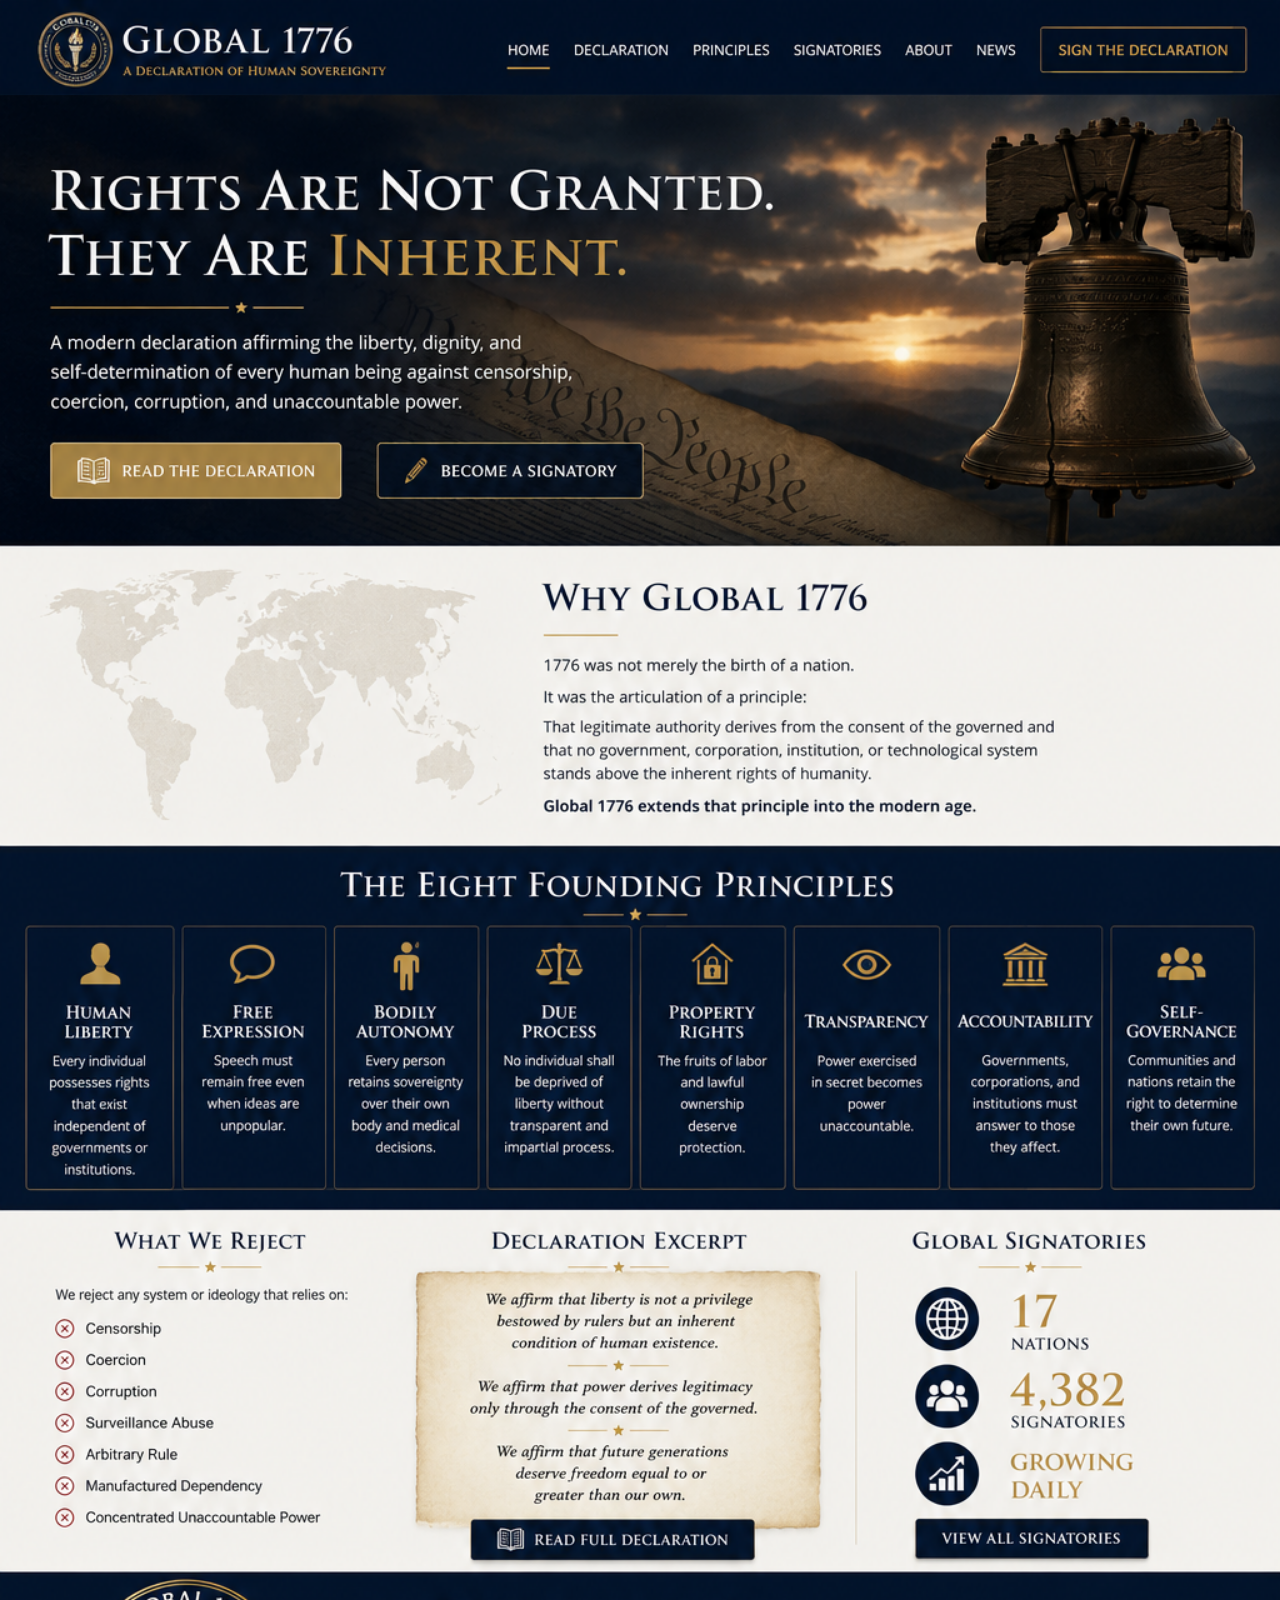
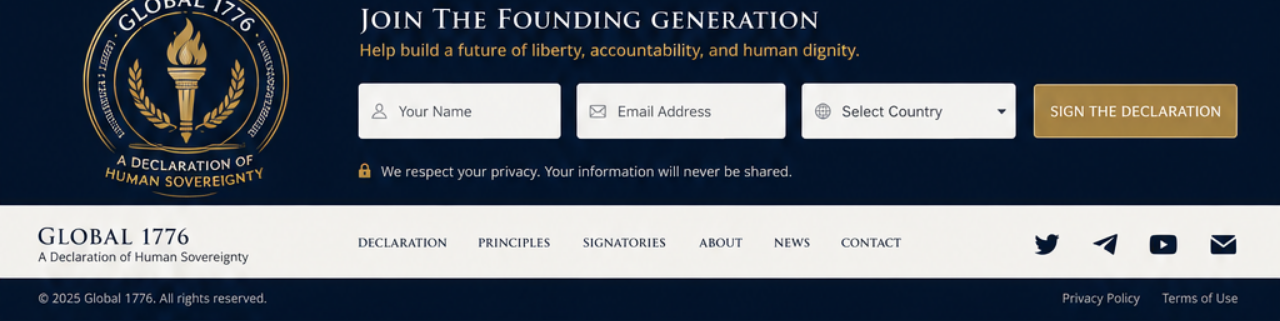
==== commit cf1b33c5: "Add files via upload" ====
--- a/index.html
+++ b/index.html
@@ -4,123 +4,24 @@
 <meta charset="UTF-8">
 <meta name="viewport" content="width=device-width, initial-scale=1.0">
 <title>Global 1776 — A Declaration of Human Sovereignty</title>
-<meta name="description" content="A modern declaration affirming the liberty, dignity, and self-determination of every human being against censorship, coercion, corruption, and unaccountable power.">
+<meta name="description" content="Rights Are Not Granted. They Are Inherent. A declaration of human sovereignty.">
 <link rel="icon" href="assets/favicon.png">
 <link rel="apple-touch-icon" href="assets/apple-touch-icon.png">
 <link rel="stylesheet" href="styles.css">
 </head>
 <body>
-<header class="header">
-  <nav class="nav">
-    <a class="brandlink" href="index.html">
-      <img src="assets/global1776-seal.png" alt="Global 1776 logo">
-      <div>
-        <div class="brand">GLOBAL 1776</div>
-        <div class="tag">A Declaration of Human Sovereignty</div>
-      </div>
-    </a>
-    <div class="navlinks">
-      <a href="index.html">Home</a>
-      <a href="charter.html">Declaration</a>
-      <a href="#principles">Principles</a>
-      <a href="#signatories">Signatories</a>
-      <a href="#about">About</a>
-      <a href="#news">News</a>
-      <a class="btn outline" href="#join">Sign The Declaration</a>
-    </div>
-  </nav>
-</header>
-
-<section class="hero">
-  <div class="inner">
-    <h1>Rights Are Not Granted.<br>They Are <span>Inherent.</span></h1>
-    <div class="rule">★</div>
-    <p class="lead">A modern declaration affirming the liberty, dignity, and self-determination of every human being against censorship, coercion, corruption, and unaccountable power.</p>
-    <div class="ctas">
-      <a class="btn gold" href="charter.html">Read The Declaration</a>
-      <a class="btn dark" href="#join">Become A Signatory</a>
-    </div>
-  </div>
-</section>
-
-<section class="why" id="about">
-  <div class="whywrap">
-    <div class="world">🌍</div>
-    <div>
-      <h2 class="sectiontitle">Why Global 1776</h2>
-      <div class="goldline"></div>
-      <p>1776 was not merely the birth of a nation. It was the articulation of a principle: that legitimate authority derives from the consent of the governed and that no government, corporation, institution, or technological system stands above the inherent rights of humanity.</p>
-      <p><strong>Global 1776 extends that principle into the modern age.</strong></p>
-    </div>
-  </div>
-</section>
-
-<section class="darksec" id="principles">
-  <div class="principles">
-    <h2 class="sectiontitle center">The Eight Founding Principles</h2>
-    <div class="rule" style="justify-content:center">★</div>
-    <div class="grid8">
-      <div class="pcard"><div class="ico">●</div><h3>Human Liberty</h3><p>Every individual possesses rights that exist independent of governments or institutions.</p></div>
-      <div class="pcard"><div class="ico">○</div><h3>Free Expression</h3><p>Speech must remain free even when ideas are unpopular.</p></div>
-      <div class="pcard"><div class="ico">♙</div><h3>Bodily Autonomy</h3><p>Every person retains sovereignty over their own body and medical decisions.</p></div>
-      <div class="pcard"><div class="ico">⚖</div><h3>Due Process</h3><p>No individual shall be deprived of liberty without transparent and impartial process.</p></div>
-      <div class="pcard"><div class="ico">⌂</div><h3>Property Rights</h3><p>The fruits of labor and lawful ownership deserve protection.</p></div>
-      <div class="pcard"><div class="ico">◉</div><h3>Transparency</h3><p>Power exercised in secret becomes power unaccountable.</p></div>
-      <div class="pcard"><div class="ico">▣</div><h3>Accountability</h3><p>Governments, corporations, and institutions must answer to those they affect.</p></div>
-      <div class="pcard"><div class="ico">♟</div><h3>Self-Governance</h3><p>Communities and nations retain the right to determine their own future.</p></div>
-    </div>
-  </div>
-</section>
-
-<section class="tri">
-  <div class="triwrap">
-    <div class="reject">
-      <h2>What We Reject</h2>
-      <p>We reject any system or ideology that relies on:</p>
-      <ul>
-        <li>Censorship</li><li>Coercion</li><li>Corruption</li><li>Surveillance Abuse</li><li>Arbitrary Rule</li><li>Manufactured Dependency</li><li>Concentrated Unaccountable Power</li>
-      </ul>
-    </div>
-    <div>
-      <h2>Declaration Excerpt</h2>
-      <div class="excerpt">
-        <p>We affirm that liberty is not a privilege bestowed by rulers but an inherent condition of human existence.</p>
-        <p>We affirm that power derives legitimacy only through the consent of the governed.</p>
-        <p>We affirm that future generations deserve freedom equal to or greater than our own.</p>
-      </div>
-      <p style="text-align:center"><a class="btn dark" href="charter.html">Read Full Declaration</a></p>
-    </div>
-    <div id="signatories">
-      <h2>Global Signatories</h2>
-      <div class="stat"><div class="circle">🌐</div><div><strong>17</strong>Nations</div></div>
-      <div class="stat"><div class="circle">👥</div><div><strong>4,382</strong>Signatories</div></div>
-      <div class="stat"><div class="circle">↗</div><div><strong>Growing</strong>Daily</div></div>
-    </div>
-  </div>
-</section>
-
-<section class="join" id="join">
-  <div class="joinwrap">
-    <img src="assets/global1776-seal.png" alt="Global1776 seal">
-    <div>
-      <h2 class="serif">Join The Founding Generation</h2>
-      <p style="color:var(--gold)">Help build a future of liberty, accountability, and human dignity.</p>
-      <div class="form">
-        <input placeholder="Your Name">
-        <input placeholder="Email Address">
-        <select><option>Select Country</option></select>
-        <a class="btn gold" href="#">Sign The Declaration</a>
-      </div>
-      <p style="font-size:13px;color:rgba(245,241,232,.7)">🔒 We respect your privacy. Your information will never be shared.</p>
-    </div>
-  </div>
-</section>
-
-<footer class="footer">
-  <div class="foot">
-    <div><div class="brand">GLOBAL 1776</div><div>A Declaration of Human Sovereignty</div></div>
-    <div class="footlinks"><a href="charter.html">Declaration</a><a href="#principles">Principles</a><a href="#signatories">Signatories</a><a href="#">Contact</a></div>
-  </div>
-</footer>
+<main class="mockup-page" aria-label="Global 1776 homepage">
+  <img src="assets/global1776-approved-homepage.png" alt="Global 1776 — Rights Are Not Granted. They Are Inherent.">
+  <a class="hotspot home" href="index.html" aria-label="Home"></a>
+  <a class="hotspot declaration" href="charter.html" aria-label="Declaration"></a>
+  <a class="hotspot principles" href="#principles" aria-label="Principles"></a>
+  <a class="hotspot sign-top" href="#join" aria-label="Sign the Declaration"></a>
+  <a class="hotspot read-hero" href="charter.html" aria-label="Read the Declaration"></a>
+  <a class="hotspot become-hero" href="#join" aria-label="Become a Signatory"></a>
+  <a class="hotspot read-full" href="charter.html" aria-label="Read Full Declaration"></a>
+  <a class="hotspot sign-bottom" href="#join" aria-label="Sign the Declaration"></a>
+</main>
+<section id="principles" class="hidden-anchor"></section>
+<section id="join" class="hidden-anchor"></section>
 </body>
-</html>+</html>
--- a/styles.css
+++ b/styles.css
@@ -1,61 +1,31 @@
 
-:root{--navy:#07172F;--navy2:#0B1F3A;--gold:#D4AF37;--gold2:#E7C66E;--ivory:#F5F1E8;--ink:#111827;--red:#9F2635}
+:root{--navy:#06172f;--gold:#d4af37;--ivory:#f5f1e8;--ink:#111827}
 *{box-sizing:border-box}
-html{scroll-behavior:smooth}
-body{margin:0;background:var(--navy);color:var(--ivory);font-family:Inter,system-ui,-apple-system,Segoe UI,sans-serif}
-h1,h2,h3,.brand,.serif{font-family:Georgia,'Times New Roman',serif}
-a{color:inherit}
-.header{position:sticky;top:0;z-index:50;background:rgba(7,23,47,.96);backdrop-filter:blur(14px);border-bottom:1px solid rgba(212,175,55,.28)}
-.nav{max-width:1240px;margin:auto;padding:14px 22px;display:flex;align-items:center;justify-content:space-between}
-.brandlink{display:flex;gap:13px;align-items:center;text-decoration:none}
-.brandlink img{width:56px;height:56px;border-radius:50%;object-fit:cover}
-.brand{font-size:29px;letter-spacing:2px;font-weight:800}
-.tag{font-size:12px;color:var(--gold);text-transform:uppercase;letter-spacing:1.8px;font-weight:800}
-.navlinks{display:flex;gap:25px;align-items:center;font-size:13px;text-transform:uppercase;font-weight:800;letter-spacing:1.1px}
-.navlinks a{text-decoration:none;color:rgba(245,241,232,.86)}
-.navlinks a:hover{color:var(--gold2)}
-.btn{display:inline-flex;align-items:center;justify-content:center;text-decoration:none;text-transform:uppercase;letter-spacing:1px;font-weight:900;border:1px solid var(--gold);padding:14px 24px;font-size:13px;border-radius:3px}
-.btn.gold{background:linear-gradient(180deg,#ebcf80,#c59a2a);color:#12100a}
-.btn.dark,.btn.outline{background:#08162b;color:var(--ivory)}
-.hero{min-height:620px;background:linear-gradient(90deg,rgba(7,23,47,.96),rgba(7,23,47,.77),rgba(7,23,47,.20)),url('assets/hero-liberty-bell.jpg') center/cover no-repeat;display:flex;align-items:center}
-.inner{max-width:1240px;margin:auto;padding:80px 22px;width:100%}
-.hero h1{font-size:clamp(44px,6.5vw,82px);line-height:1.06;margin:18px 0;text-transform:uppercase;letter-spacing:2px;max-width:840px}
-.hero h1 span{color:var(--gold2)}
-.rule{display:flex;align-items:center;gap:13px;color:var(--gold);margin:20px 0}
-.rule:before,.rule:after{content:'';width:100px;height:1px;background:var(--gold)}
-.lead{font-size:20px;line-height:1.65;max-width:700px;color:rgba(245,241,232,.92)}
-.ctas{display:flex;gap:18px;flex-wrap:wrap;margin-top:30px}
-.why,.tri{background:var(--ivory);color:var(--ink)}
-.whywrap{max-width:1240px;margin:auto;display:grid;grid-template-columns:.85fr 1.15fr;gap:56px;padding:60px 22px}
-.world{opacity:.13;font-size:170px;display:flex;align-items:center;justify-content:center}
-.sectiontitle{font-size:38px;text-transform:uppercase;letter-spacing:2px;margin:0;color:var(--navy)}
-.goldline{width:72px;height:2px;background:var(--gold);margin:16px 0 24px}
-.why p{font-size:18px;line-height:1.7;color:#2d3440}
-.darksec{background:#07172F}
-.principles{max-width:1240px;margin:auto;padding:56px 22px}
-.center{text-align:center;color:var(--ivory)}
-.grid8{display:grid;grid-template-columns:repeat(8,1fr);gap:10px;margin-top:28px}
-.pcard{border:1px solid rgba(212,175,55,.42);background:linear-gradient(180deg,#0B1F3A,#07172F);padding:24px 13px;text-align:center;min-height:210px}
-.ico{font-size:33px;color:var(--gold);margin-bottom:14px}
-.pcard h3{font-size:17px;line-height:1.1;text-transform:uppercase;letter-spacing:1px;margin:0 0 10px}
-.pcard p{font-size:13.5px;line-height:1.5;color:rgba(245,241,232,.78);margin:0}
-.triwrap{max-width:1240px;margin:auto;display:grid;grid-template-columns:1fr 1.15fr .9fr;gap:36px;padding:54px 22px}
-.tri h2{color:var(--navy);text-align:center;text-transform:uppercase;letter-spacing:1.4px}
-.reject ul{list-style:none;padding:0}
-.reject li{padding:8px 0;font-size:16px}
-.reject li:before{content:'✕';color:var(--red);font-weight:900;margin-right:12px}
-.excerpt{background:#efe0c0;border:1px solid rgba(120,85,30,.25);box-shadow:0 8px 22px rgba(0,0,0,.18);padding:28px 36px;text-align:center;font-family:Georgia,serif;font-style:italic;line-height:1.65}
-.stat{display:flex;align-items:center;gap:18px;margin-bottom:18px}
-.circle{width:54px;height:54px;border-radius:50%;background:var(--navy);display:flex;align-items:center;justify-content:center;color:white;font-size:25px}
-.stat strong{font-family:Georgia,serif;font-size:42px;color:#b48520;display:block}
-.join{background:#061326;color:var(--ivory);border-top:1px solid rgba(212,175,55,.28)}
-.joinwrap{max-width:1240px;margin:auto;display:grid;grid-template-columns:260px 1fr;gap:42px;align-items:center;padding:48px 22px}
-.join img{width:235px;border-radius:50%}
-.join h2{font-size:34px;margin:0}
-.form{display:grid;grid-template-columns:1fr 1fr 1fr auto;gap:12px;margin-top:18px}
-.form input,.form select{padding:15px;border:1px solid rgba(212,175,55,.3);border-radius:3px;background:var(--ivory);color:#111}
-.footer{background:#050e1c}
-.foot{max-width:1240px;margin:auto;display:flex;justify-content:space-between;align-items:center;padding:28px 22px;color:rgba(245,241,232,.82)}
-.footlinks{display:flex;gap:25px;font-size:13px;text-transform:uppercase;letter-spacing:1px}
-.footlinks a{text-decoration:none}
-@media(max-width:1000px){.navlinks{display:none}.whywrap,.triwrap,.joinwrap{grid-template-columns:1fr}.grid8{grid-template-columns:repeat(2,1fr)}.form{grid-template-columns:1fr}.world{display:none}.foot{display:block}.footlinks{margin-top:20px;flex-wrap:wrap}}
+html,body{margin:0;padding:0;background:#06172f}
+.mockup-page{position:relative;width:100%;max-width:1600px;margin:0 auto;background:#06172f}
+.mockup-page img{display:block;width:100%;height:auto}
+.hotspot{position:absolute;display:block;z-index:5;background:rgba(255,255,255,0)}
+.hotspot:hover{outline:2px solid rgba(212,175,55,.35)}
+.home{left:39.5%;top:1.9%;width:4.5%;height:2.2%}
+.declaration{left:44.7%;top:1.9%;width:8.5%;height:2.2%}
+.principles{left:54.5%;top:1.9%;width:7.5%;height:2.2%}
+.sign-top{left:81%;top:1.45%;width:16.3%;height:3.8%}
+.read-hero{left:4%;top:23.2%;width:22.8%;height:4%}
+.become-hero{left:29.5%;top:23.2%;width:21%;height:4%}
+.read-full{left:36.8%;top:79.7%;width:22.3%;height:4%}
+.sign-bottom{left:79.5%;top:88.3%;width:17.5%;height:3.8%}
+.hidden-anchor{position:absolute;width:1px;height:1px;overflow:hidden}
+.charter-body{color:var(--ink);background:var(--ivory);font-family:Inter,system-ui,-apple-system,Segoe UI,sans-serif}
+.charter-header{background:var(--navy);color:var(--ivory);display:flex;align-items:center;justify-content:space-between;padding:18px 7vw;border-bottom:1px solid rgba(212,175,55,.4)}
+.charter-header a{color:inherit;text-decoration:none;margin-left:24px;text-transform:uppercase;letter-spacing:1px;font-weight:800}
+.brand{font-family:Georgia,serif;font-size:28px;letter-spacing:2px;color:var(--ivory)!important}
+.charter-hero{background:linear-gradient(90deg,rgba(6,23,47,.96),rgba(6,23,47,.75)),url('assets/hero-approved.png') center/cover no-repeat;color:var(--ivory);padding:95px 7vw}
+.charter-hero h1{font-family:Georgia,serif;font-size:clamp(42px,6vw,76px);line-height:1.05;text-transform:uppercase;margin:0 0 22px}
+.charter-hero p{font-size:22px;max-width:760px;line-height:1.55}
+.charter-content{max-width:1180px;margin:0 auto;padding:56px 24px}
+.charter-content h2{font-family:Georgia,serif;font-size:38px;color:var(--navy)}
+.charter-content p{font-size:18px;line-height:1.7}
+.articles-grid{display:grid;grid-template-columns:repeat(3,1fr);gap:18px;margin-top:34px}
+.articles-grid article{background:#efe0c0;border:1px solid rgba(120,85,30,.25);padding:24px;box-shadow:0 8px 20px rgba(0,0,0,.08)}
+.articles-grid h3{font-family:Georgia,serif;color:var(--navy)}
+@media(max-width:800px){.articles-grid{grid-template-columns:1fr}.charter-header{display:block}.charter-header nav{margin-top:12px}}
